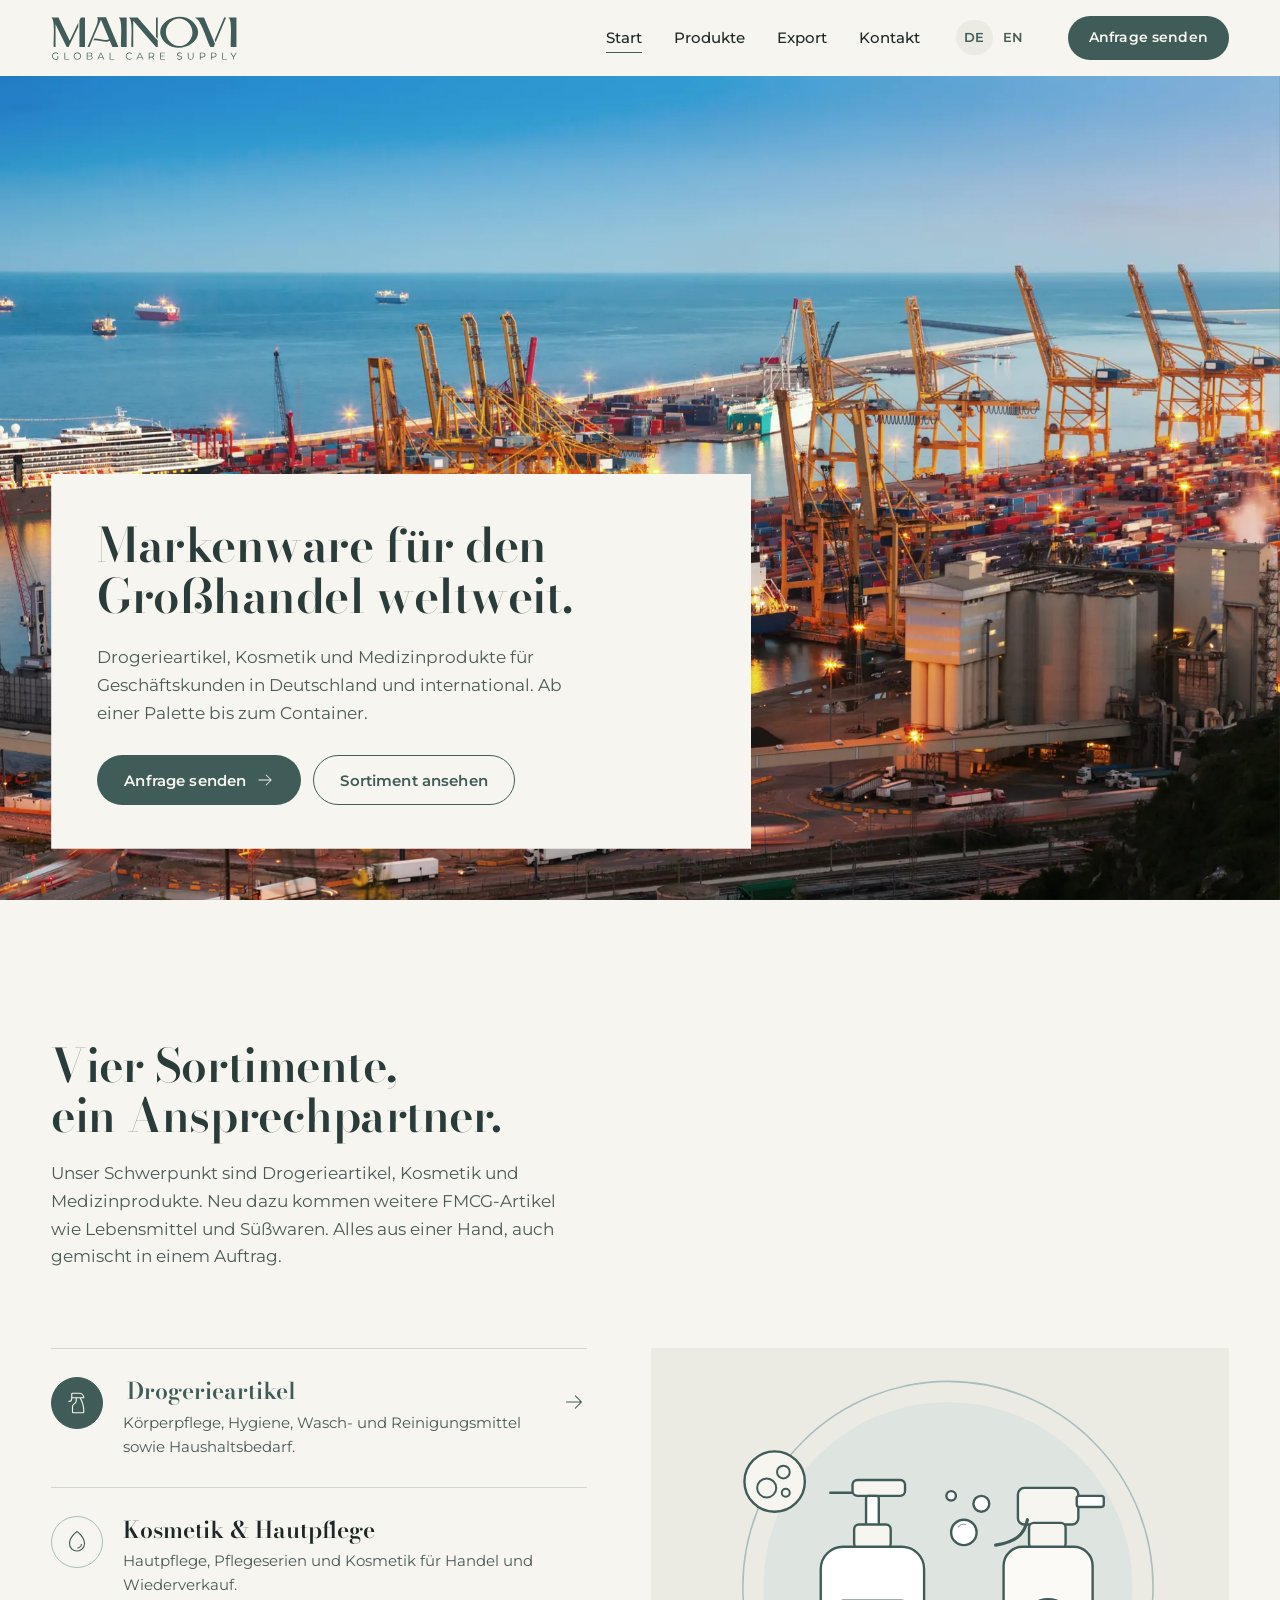
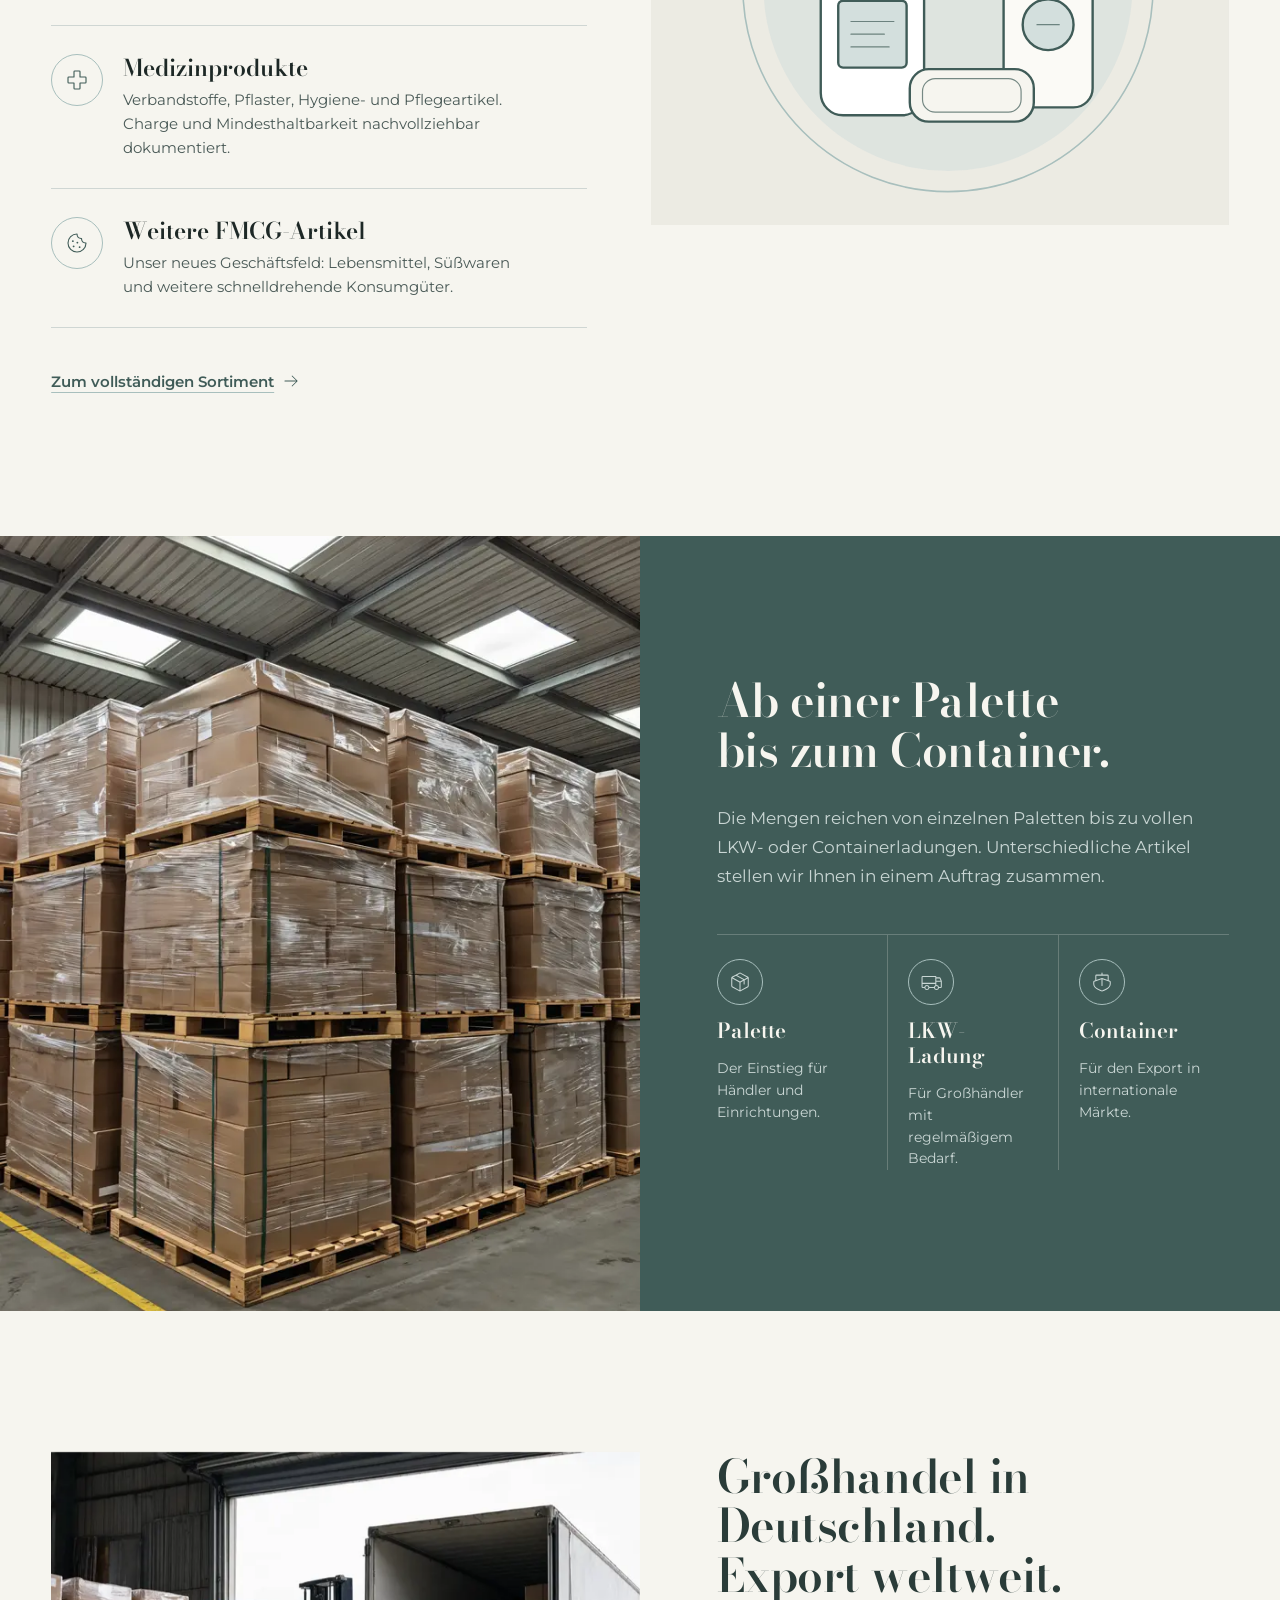
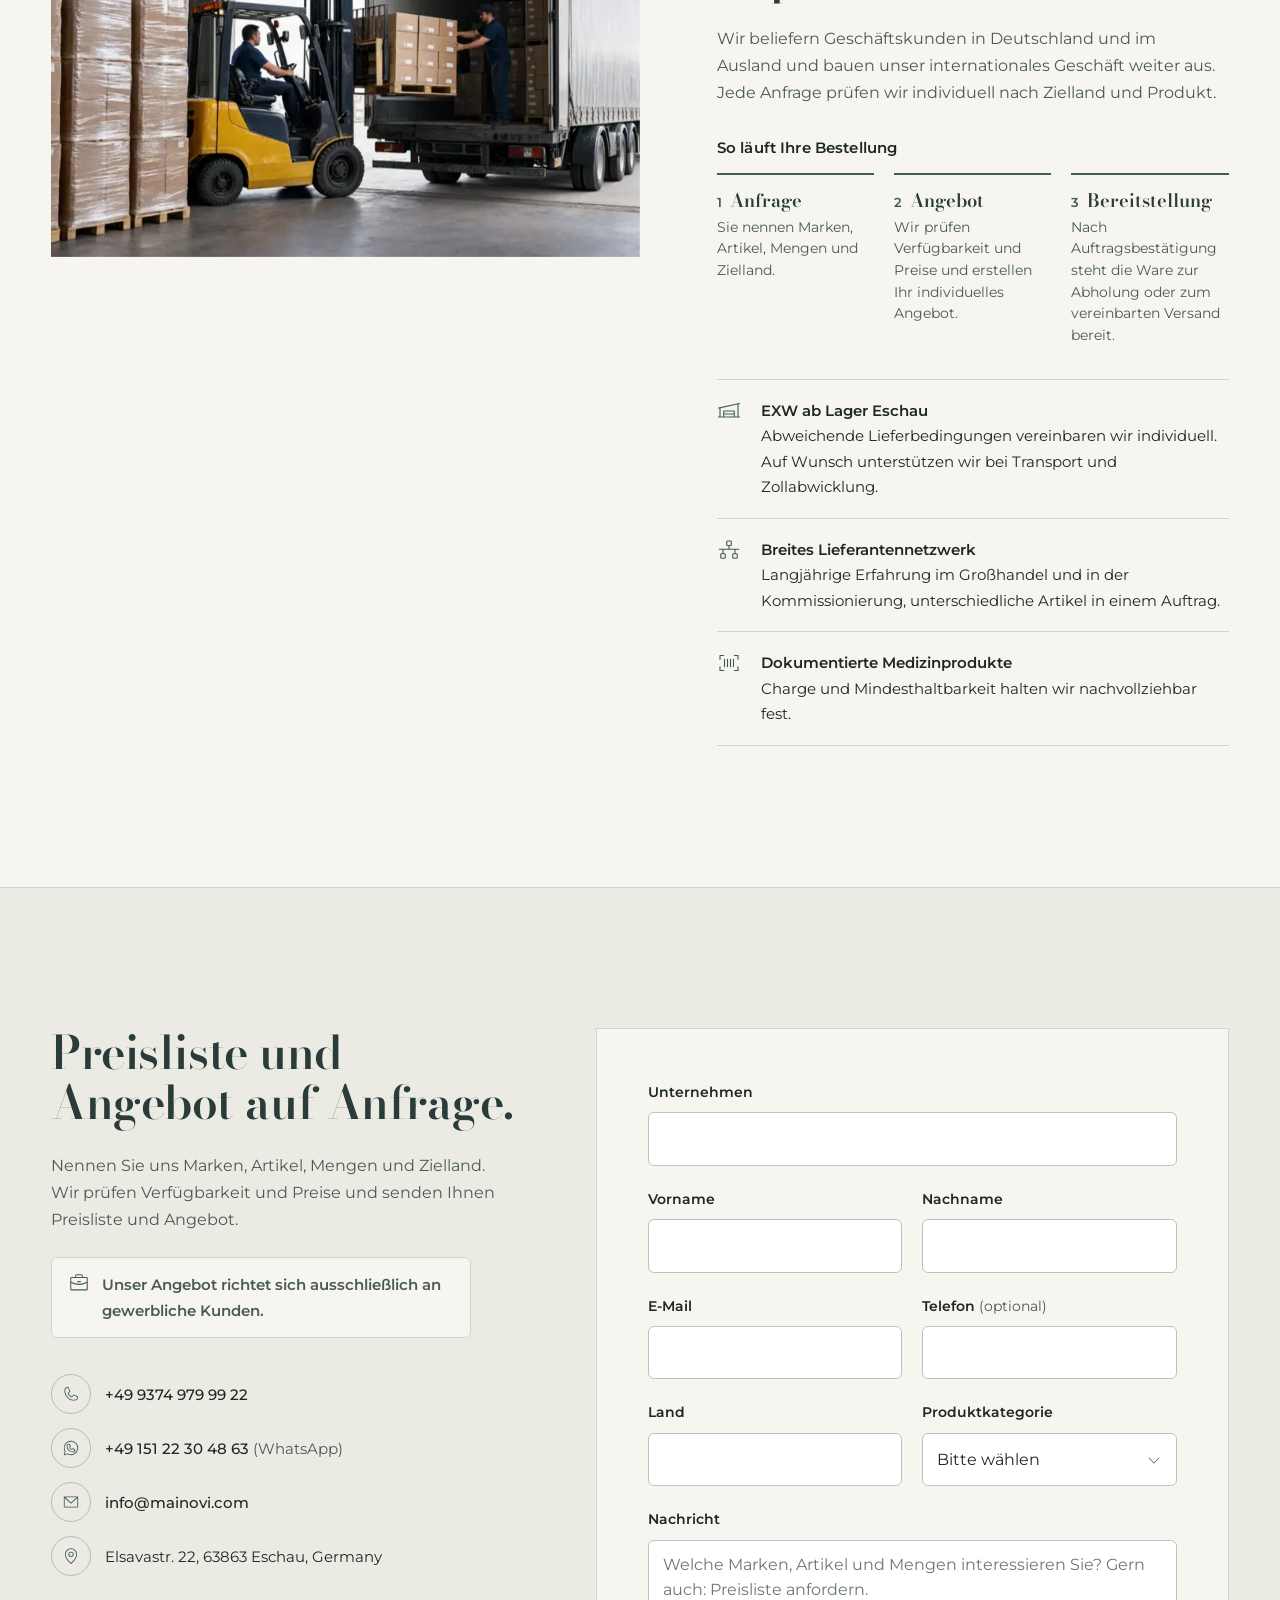
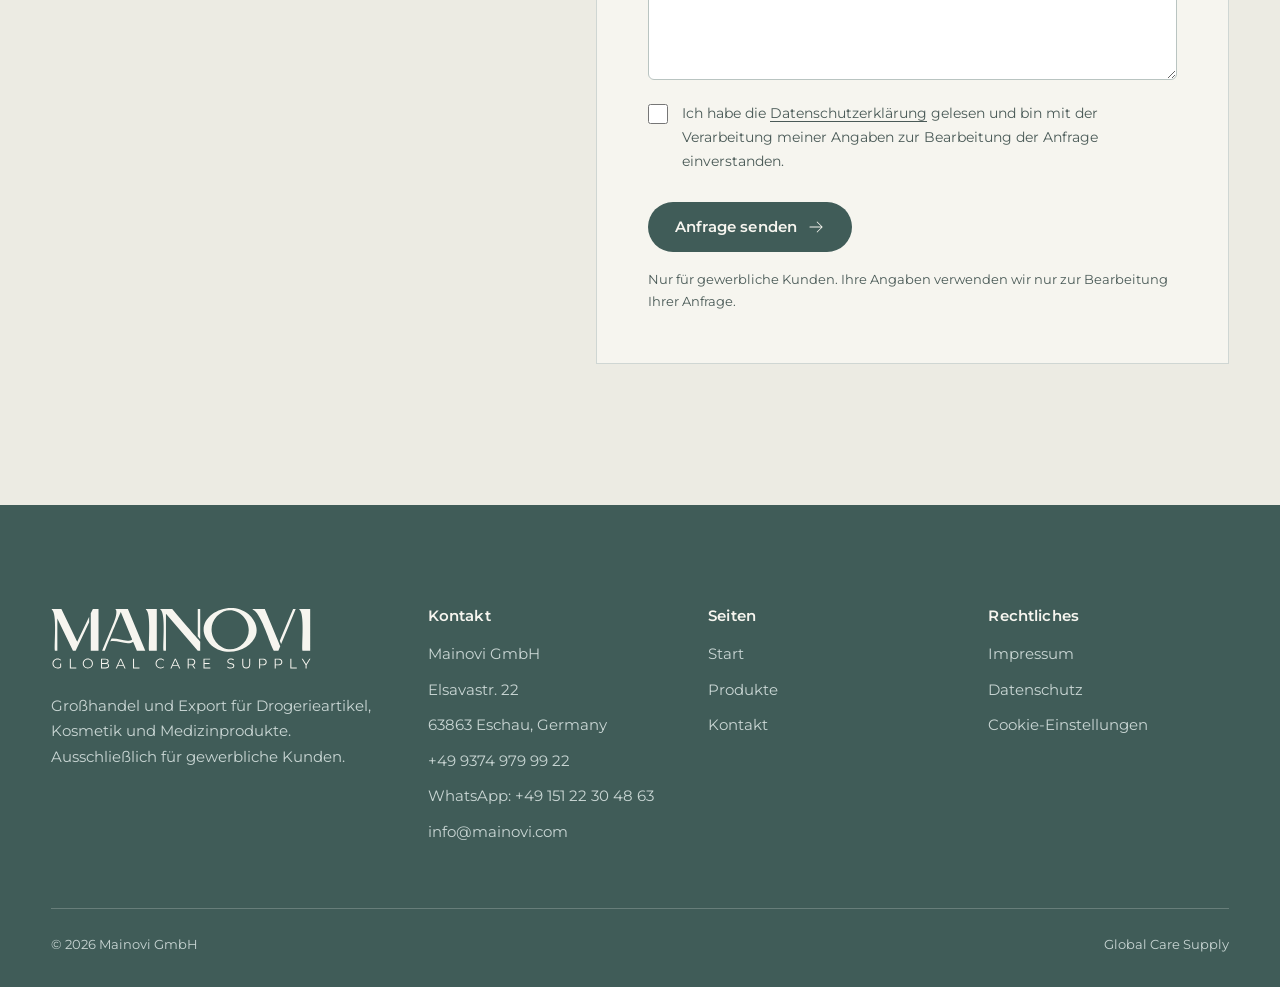
==== index.html @ cf42f140 "Alle vier Sortimente als eigene Linienillustrationen Co-Authored-By: Claude Opus 5.5 <noreply@anthro" ====
<!doctype html>
<html lang="de" class="no-js">
<head>
  <meta charset="utf-8">
  <meta name="viewport" content="width=device-width, initial-scale=1">
  <title>MAINOVI | Großhandel und Export für Drogerie, Kosmetik und Medizinprodukte</title>
  <meta name="description" content="MAINOVI ist Großhändler für Drogerieartikel, Kosmetik und Medizinprodukte sowie weitere FMCG-Artikel. Für Geschäftskunden in Deutschland und international, ab einer Palette bis zur Containerladung.">
  <meta name="robots" content="noindex, nofollow">
  <meta name="theme-color" content="#405C58">
  <link rel="icon" href="assets/logo/mainovi-mark-granite.svg" type="image/svg+xml">
  <link rel="preload" href="assets/fonts/bodoni-moda-latin-standard-normal.woff2" as="font" type="font/woff2" crossorigin>
  <link rel="preload" href="assets/fonts/montserrat-latin-wght-normal.woff2" as="font" type="font/woff2" crossorigin>
  <link rel="preload" href="assets/img/hafen.webp" as="image" type="image/webp" imagesrcset="assets/img/hafen-900.webp 900w, assets/img/hafen.webp 2000w" imagesizes="100vw">
  <link rel="stylesheet" href="assets/css/style.css?v=4">
  <script>document.documentElement.classList.replace('no-js', 'js');</script>
</head>
<body>

<svg width="0" height="0" style="position:absolute" aria-hidden="true" focusable="false">
  <symbol id="i-arrow" viewBox="0 0 256 256"><path fill="currentColor" d="M220.24,132.24l-72,72a6,6,0,0,1-8.48-8.48L201.51,134H40a6,6,0,0,1,0-12H201.51L139.76,60.24a6,6,0,0,1,8.48-8.48l72,72A6,6,0,0,1,220.24,132.24Z"/></symbol>
  <symbol id="i-menu" viewBox="0 0 256 256"><path fill="currentColor" d="M222,128a6,6,0,0,1-6,6H40a6,6,0,0,1,0-12H216A6,6,0,0,1,222,128ZM40,70H216a6,6,0,0,0,0-12H40a6,6,0,0,0,0,12ZM216,186H40a6,6,0,0,0,0,12H216a6,6,0,0,0,0-12Z"/></symbol>
  <symbol id="i-close" viewBox="0 0 256 256"><path fill="currentColor" d="M204.24,195.76a6,6,0,1,1-8.48,8.48L128,136.49,60.24,204.24a6,6,0,0,1-8.48-8.48L119.51,128,51.76,60.24a6,6,0,0,1,8.48-8.48L128,119.51l67.76-67.75a6,6,0,0,1,8.48,8.48L136.49,128Z"/></symbol>
  <symbol id="i-drop" viewBox="0 0 256 256"><path fill="currentColor" d="M172.53,49.06a252.86,252.86,0,0,0-41.09-38,6,6,0,0,0-6.88,0,252.86,252.86,0,0,0-41.090,38C56.34,80.26,42,113.09,42,144a86,86,0,0,0,172,0C214,113.09,199.66,80.26,172.53,49.06ZM128,218a74.09,74.09,0,0,1-74-74c0-59.62,59-108.93,74-120.51C143,35.07,202,84.38,202,144A74.09,74.09,0,0,1,128,218Zm53.92-65A55.58,55.58,0,0,1,137,197.92a7,7,0,0,1-1,.08,6,6,0,0,1-1-11.92c17.38-2.920,32.13-17.68,35.080-35.08a6,6,0,1,1,11.84,2Z"/></symbol>
  <symbol id="i-spray" viewBox="0 0 256 256"><path fill="currentColor" d="M200,78a6,6,0,0,0,6-6,54.06,54.06,0,0,0-54-54H80A14,14,0,0,0,66,32V80a26,26,0,0,1-26,26,6,6,0,0,0,0,12A38,38,0,0,0,78,80V78h36v26.62a25.87,25.87,0,0,1-9.76,20.3l-16,12.79A37.81,37.81,0,0,0,74,167.38V224a14,14,0,0,0,14,14H192a14,14,0,0,0,14-14V211.47A268.92,268.92,0,0,0,170.57,78ZM78,32a2,2,0,0,1,2-2h72a42.06,42.06,0,0,1,41.57,36H78ZM194,211.47V224a2,2,0,0,1-2,2H88a2,2,0,0,1-2-2V167.38a25.87,25.87,0,0,1,9.760-20.3l16-12.79A37.81,37.81,0,0,0,126,104.62V78h30.64A256.84,256.84,0,0,1,194,211.47Z"/></symbol>
  <symbol id="i-cookie" viewBox="0 0 256 256"><path fill="currentColor" d="M163.07,164.93a10,10,0,1,1-14.14,0A10,10,0,0,1,163.07,164.93Zm-78.14-8a10,10,0,1,0,14.14,0A10,10,0,0,0,84.93,156.93Zm6.14-41.86a10,10,0,1,0-14.14,0A10,10,0,0,0,91.07,115.07Zm33.86,1.86a10,10,0,1,0,14.14,0A10,10,0,0,0,124.93,116.93ZM230,128A102,102,0,1,1,128,26a6,6,0,0,1,6,6,42,42,0,0,0,42,42,6,6,0,0,1,6,6,42,42,0,0,0,42,42A6,6,0,0,1,230,128Zm-12.18,5.65A54.09,54.09,0,0,1,170.3,85.7a54.09,54.09,0,0,1-48-47.53,90,90,0,1,0,95.47,95.48Z"/></symbol>
  <symbol id="i-aid" viewBox="0 0 256 256"><path fill="currentColor" d="M216,90H166V40a14,14,0,0,0-14-14H104A14,14,0,0,0,90,40V90H40a14,14,0,0,0-14,14v48a14,14,0,0,0,14,14H90v50a14,14,0,0,0,14,14h48a14,14,0,0,0,14-14V166h50a14,14,0,0,0,14-14V104A14,14,0,0,0,216,90Zm2,62a2,2,0,0,1-2,2H160a6,6,0,0,0-6,6v56a2,2,0,0,1-2,2H104a2,2,0,0,1-2-2V160a6,6,0,0,0-6-6H40a2,2,0,0,1-2-2V104a2,2,0,0,1,2-2H96a6,6,0,0,0,6-6V40a2,2,0,0,1,2-2h48a2,2,0,0,1,2,2V96a6,6,0,0,0,6,6h56a2,2,0,0,1,2,2Z"/></symbol>
  <symbol id="i-package" viewBox="0 0 256 256"><path fill="currentColor" d="M222.72,67.91l-88-48.18a13.9,13.9,0,0,0-13.44,0l-88,48.18A14,14,0,0,0,26,80.18v95.64a14,14,0,0,0,7.28,12.27l88,48.18a13.92,13.92,0,0,0,13.44,0l88-48.18A14,14,0,0,0,230,175.82V80.18A14,14,0,0,0,222.72,67.91ZM127,30.25a2,2,0,0,1,1.92,0L212.51,76,178.57,94.57,94.05,48.31ZM122,223,39,177.57a2,2,0,0,1-1-1.75V86.66l84,46ZM43.49,76,81.56,55.15l84.51,46.26L128,122.24ZM218,175.82a2,2,0,0,1-1,1.75h0L134,223V132.64l36-19.71V152a6,6,0,0,0,12,0V106.37l36-19.71Z"/></symbol>
  <symbol id="i-truck" viewBox="0 0 256 256"><path fill="currentColor" d="M253.57,117.78l-14-35a13.93,13.93,0,0,0-13-8.8H190V64a6,6,0,0,0-6-6H32A14,14,0,0,0,18,72V184a14,14,0,0,0,14,14H50.6a30,30,0,0,0,58.8,0h53.2a30,30,0,0,0,58.8,0H240a14,14,0,0,0,14-14V120A6,6,0,0,0,253.57,117.78ZM190,86h36.58a2,2,0,0,1,1.86,1.26L239.14,114H190ZM30,72a2,2,0,0,1,2-2H178v68H30ZM80,210a18,18,0,1,1,18-18A18,18,0,0,1,80,210Zm82.6-24H109.4a30,30,0,0,0-58.8,0H32a2,2,0,0,1-2-2V150H178v15.48A30.1,30.1,0,0,0,162.6,186ZM192,210a18,18,0,1,1,18-18A18,18,0,0,1,192,210Zm50-26a2,2,0,0,1-2,2H221.4A30.05,30.05,0,0,0,192,162c-.67,0-1.340,0-2,.07V126h52Z"/></symbol>
  <symbol id="i-boat" viewBox="0 0 256 256"><path fill="currentColor" d="M220.43,112.48,206,107.68V56a14,14,0,0,0-14-14H134V24a6,6,0,0,0-12,0V42H64A14,14,0,0,0,50,56v51.68l-14.43,4.8A14,14,0,0,0,26,125.77V152c0,60,96.44,84.79,100.54,85.82a6,6,0,0,0,2.92,0,235.44,235.44,0,0,0,49.4-19.54C212.32,200.15,230,177.24,230,152V125.77A14,14,0,0,0,220.43,112.48ZM62,56a2,2,0,0,1,2-2H192a2,2,0,0,1,2,2v47.68L129.9,82.31a6,6,0,0,0-3.8,0L62,103.68Zm156,96c0,47.1-78.28,70.54-90,73.79C116.27,222.54,38,199.1,38,152V125.77a2,2,0,0,1,1.37-1.9L122,96.32V168a6,6,0,0,0,12,0V96.32l82.63,27.55a2,2,0,0,1,1.37,1.9Z"/></symbol>
  <symbol id="i-globe" viewBox="0 0 256 256"><path fill="currentColor" d="M128,26A102,102,0,1,0,230,128,102.12,102.12,0,0,0,128,26Zm90,102a89.55,89.55,0,0,1-7.46,35.86l-46.69-28.71a13.94,13.94,0,0,0-5.46-2l-22.82-3.07A14.06,14.06,0,0,0,121.06,138h-9.92a2,2,0,0,1-1.8-1.13l-3.8-7.86a13.94,13.94,0,0,0-9.66-7.59l-10.71-2.3L94.4,103a2,2,0,0,1,1.74-1h16.71a13.9,13.9,0,0,0,6.76-1.75l12.25-6.75a14.73,14.73,0,0,0,2.62-1.88l26.91-24.33a13.930,13.930,0,0,0,2.83-17.21L161,44.25A90.16,90.16,0,0,1,218,128ZM144.6,39.54l9.15,16.39a2,2,0,0,1-.41,2.46L126.43,82.72a1.84,1.84,0,0,1-.37.27l-12.25,6.76a2,2,0,0,1-1,.25H96.14A14,14,0,0,0,84,97L73.18,115.91a2,2,0,0,1-.19-.35L61.5,84.89a2,2,0,0,1,0-1.48L72.68,57.06A89.9,89.9,0,0,1,144.6,39.54ZM38,128A89.52,89.52,0,0,1,49.38,84.23a13.85,13.85,0,0,0,.89,4.87l11.49,30.67a13.94,13.94,0,0,0,10.16,8.78l21.44,4.6a2,2,0,0,1,1.38,1.09l3.8,7.86a14.07,14.07,0,0,0,12.6,7.9h4.56l-8.49,19a14,14,0,0,0,2.51,15.2l.1.11,19.68,20.26a2,2,0,0,1,.46,1.7L127.7,218A90.1,90.1,0,0,1,38,128Zm102.08,89.19,1.67-8.6a14.07,14.07,0,0,0-3.47-12.16l-.1-.11L118.5,176.06a2,2,0,0,1-.33-2.14l13.7-30.73A2,2,0,0,1,134,142l22.82,3.08a2,2,0,0,1,.78.27L205,174.55A90.18,90.18,0,0,1,140.08,217.19Z"/></symbol>
  <symbol id="i-handshake" viewBox="0 0 256 256"><path fill="currentColor" d="M252.51,108.8,227,57.75a14,14,0,0,0-18.78-6.27L182.66,64.26,129.53,50.2a6.1,6.1,0,0,0-3.06,0L73.34,64.26,47.79,51.48A14,14,0,0,0,29,57.75L3.49,108.8a14,14,0,0,0,6.26,18.78L36.9,141.16l55.61,39.72a6,6,0,0,0,2,.94l64,16A6.080,6.080,0,0,0,160,198a6,6,0,0,0,4.24-1.76l55.31-55.31,26.7-13.35a14,14,0,0,0,6.26-18.78Zm-53,35.16-35.8-28.68a6,6,0,0,0-8,.45c-18.65,18.79-39.5,16.42-52.79,7.92a2,2,0,0,1-.94-1.5,1.9,1.9,0,0,1,.51-1.55L146.43,78h33.86l28.41,56.82ZM14.11,115.69a2,2,0,0,1,.11-1.52L39.74,63.11a2,2,0,0,1,1.8-1.1,2,2,0,0,1,.89.21l22.21,11.1L37.32,128l-22.21-11.1A2,2,0,0,1,14.11,115.69Zm144.050,69.67-59.6-14.9L47.66,134.1,76.84,75.75,128,62.21l14.8,3.92a5.92,5.92,0,0,0-3,1.57L94.1,112.05a14,14,0,0,0,2.39,21.72c20.22,12.92,44.75,10.49,63.8-5.89L191,152.5Zm83.73-69.67a2,2,0,0,1-1,1.16L218.68,128,191.36,73.32l22.21-11.1a2,2,0,0,1,1.53-.11,2,2,0,0,1,1.16,1l25.52,51.06A2,2,0,0,1,241.89,115.69Zm-112,101.76a6,6,0,0,1-7.27,4.37L80.89,211.39a5.88,5.88,0,0,1-2-.94L52.52,191.64a6,6,0,1,1,7-9.77L84.91,200l40.61,10.15A6,6,0,0,1,129.88,217.45Z"/></symbol>
  <symbol id="i-stack" viewBox="0 0 256 256"><path fill="currentColor" d="M229.18,173a6,6,0,0,1-2.16,8.2l-96,56a6,6,0,0,1-6,0l-96-56a6,6,0,0,1,6-10.36l93,54.23,93-54.23A6,6,0,0,1,229.18,173ZM221,122.82l-93,54.23L35,122.82a6,6,0,0,0-6,10.36l96,56a6,6,0,0,0,6,0l96-56a6,6,0,0,0-6-10.36ZM26,80a6,6,0,0,1,3-5.18l96-56a6,6,0,0,1,6,0l96,56a6,6,0,0,1,0,10.36l-96,56a6,6,0,0,1-6,0l-96-56A6,6,0,0,1,26,80Zm17.91,0L128,129.05,212.09,80,128,31Z"/></symbol>
  <symbol id="i-mail" viewBox="0 0 256 256"><path fill="currentColor" d="M224,50H32a6,6,0,0,0-6,6V192a14,14,0,0,0,14,14H216a14,14,0,0,0,14-14V56A6,6,0,0,0,224,50ZM208.58,62,128,135.86,47.42,62ZM216,194H40a2,2,0,0,1-2-2V69.64l86,78.78a6,6,0,0,0,8.1,0L218,69.64V192A2,2,0,0,1,216,194Z"/></symbol>
  <symbol id="i-phone" viewBox="0 0 256 256"><path fill="currentColor" d="M221.59,160.3l-47.24-21.17a14,14,0,0,0-13.28,1.22,4.81,4.81,0,0,0-.56.42l-24.69,21a1.88,1.88,0,0,1-1.68.06c-15.87-7.66-32.31-24-40-39.65a1.91,1.91,0,0,1,0-1.68l21.07-25a6.13,6.13,0,0,0,.42-.58,14,14,0,0,0,1.12-13.27L95.73,34.49a14,14,0,0,0-14.56-8.38A54.24,54.24,0,0,0,34,80c0,78.3,63.7,142,142,142a54.25,54.25,0,0,0,53.89-47.17A14,14,0,0,0,221.59,160.3ZM176,210C104.32,210,46,151.68,46,80A42.23,42.23,0,0,1,82.67,38h.23a2,2,0,0,1,1.84,1.31l21.1,47.11a2,2,0,0,1,0,1.67L84.73,113.15a4.73,4.73,0,0,0-.43.57,14,14,0,0,0-.91,13.73c8.87,18.16,27.17,36.32,45.53,45.19a14,14,0,0,0,13.77-1c.19-.13.38-.27.56-.42l24.68-21a1.92,1.92,0,0,1,1.6-.1l47.25,21.17a2,2,0,0,1,1.21,2A42.24,42.24,0,0,1,176,210Z"/></symbol>
  <symbol id="i-pin" viewBox="0 0 256 256"><path fill="currentColor" d="M128,66a38,38,0,1,0,38,38A38,38,0,0,0,128,66Zm0,64a26,26,0,1,1,26-26A26,26,0,0,1,128,130Zm0-112a86.1,86.1,0,0,0-86,86c0,30.91,14.34,63.74,41.47,94.94a252.32,252.32,0,0,0,41.09,38,6,6,0,0,0,6.88,0,252.32,252.32,0,0,0,41.09-38c27.13-31.2,41.47-64,41.47-94.94A86.1,86.1,0,0,0,128,18Zm0,206.51C113,212.93,54,163.62,54,104a74,74,0,0,1,148,0C202,163.62,143,212.93,128,224.51Z"/></symbol>
  <symbol id="i-whatsapp" viewBox="0 0 256 256"><path fill="currentColor" d="M186.68,146.63l-32-16a6,6,0,0,0-6,.38L133,141.46A42.49,42.49,0,0,1,114.54,123L125,107.33a6,6,0,0,0,.38-6l-16-32A6,6,0,0,0,104,66a38,38,0,0,0-38,38,86.1,86.1,0,0,0,86,86,38,38,0,0,0,38-38A6,6,0,0,0,186.68,146.63ZM152,178a74.09,74.09,0,0,1-74-74,26,26,0,0,1,22.42-25.75l12.66,25.32-10.39,15.58a6,6,0,0,0-.54,5.63,54.43,54.43,0,0,0,29.07,29.07,6,6,0,0,0,5.63-.54l15.58-10.39,25.32,12.66A26,26,0,0,1,152,178ZM128,26A102,102,0,0,0,38.35,176.69L26.73,211.56a14,14,0,0,0,17.71,17.71l34.87-11.62A102,102,0,1,0,128,26Zm0,192a90,90,0,0,1-45.06-12.08,6.09,6.09,0,0,0-3-.81,6.2,6.2,0,0,0-1.9.31L40.65,217.880a2,2,0,0,1-2.53-2.53L50.58,178a6,6,0,0,0-.5-4.91A90,90,0,1,1,128,218Z"/></symbol>
  <symbol id="i-briefcase" viewBox="0 0 256 256"><path fill="currentColor" d="M106,112a6,6,0,0,1,6-6h32a6,6,0,0,1,0,12H112A6,6,0,0,1,106,112ZM230,72V200a14,14,0,0,1-14,14H40a14,14,0,0,1-14-14V72A14,14,0,0,1,40,58H82V48a22,22,0,0,1,22-22h48a22,22,0,0,1,22,22V58h42A14,14,0,0,1,230,72ZM94,58h68V48a10,10,0,0,0-10-10H104A10,10,0,0,0,94,48ZM38,72v42.79A186,186,0,0,0,128,138a185.910,185.910,0,0,0,90-23.22V72a2,2,0,0,0-2-2H40A2,2,0,0,0,38,72ZM218,200V128.37A198.12,198.12,0,0,1,128,150a198.05,198.05,0,0,1-90-21.62V200a2,2,0,0,0,2,2H216A2,2,0,0,0,218,200Z"/></symbol>
  <symbol id="i-warehouse" viewBox="0 0 256 256"><path fill="currentColor" d="M240,186H230V56.28l11.26-2.41a6,6,0,1,0-2.52-11.74l-224,48a6,6,0,0,0,2.52,11.74L26,100v86H16a6,6,0,0,0,0,12H240a6,6,0,0,0,0-12ZM38,97.42,218,58.85V186H190V128a6,6,0,0,0-6-6H72a6,6,0,0,0-6,6v58H38ZM178,154H78V134H178ZM78,166H178v20H78Z"/></symbol>
  <symbol id="i-network" viewBox="0 0 256 256"><path fill="currentColor" d="M232,114H134V86h10a14,14,0,0,0,14-14V40a14,14,0,0,0-14-14H112A14,14,0,0,0,98,40V72a14,14,0,0,0,14,14h10v28H24a6,6,0,0,0,0,12H58v36H48a14,14,0,0,0-14,14v32a14,14,0,0,0,14,14H80a14,14,0,0,0,14-14V176a14,14,0,0,0-14-14H70V126H186v36H176a14,14,0,0,0-14,14v32a14,14,0,0,0,14,14h32a14,14,0,0,0,14-14V176a14,14,0,0,0-14-14H198V126h34a6,6,0,0,0,0-12ZM110,72V40a2,2,0,0,1,2-2h32a2,2,0,0,1,2,2V72a2,2,0,0,1-2,2H112A2,2,0,0,1,110,72ZM82,176v32a2,2,0,0,1-2,2H48a2,2,0,0,1-2-2V176a2,2,0,0,1,2-2H80A2,2,0,0,1,82,176Zm128,0v32a2,2,0,0,1-2,2H176a2,2,0,0,1-2-2V176a2,2,0,0,1,2-2h32A2,2,0,0,1,210,176Z"/></symbol>
  <symbol id="i-barcode" viewBox="0 0 256 256"><path fill="currentColor" d="M230,48V88a6,6,0,0,1-12,0V54H184a6,6,0,0,1,0-12h40A6,6,0,0,1,230,48ZM72,202H38V168a6,6,0,0,0-12,0v40a6,6,0,0,0,6,6H72a6,6,0,0,0,0-12Zm152-40a6,6,0,0,0-6,6v34H184a6,6,0,0,0,0,12h40a6,6,0,0,0,6-6V168A6,6,0,0,0,224,162ZM32,94a6,6,0,0,0,6-6V54H72a6,6,0,0,0,0-12H32a6,6,0,0,0-6,6V88A6,6,0,0,0,32,94ZM80,82a6,6,0,0,0-6,6v80a6,6,0,0,0,12,0V88A6,6,0,0,0,80,82Zm102,86V88a6,6,0,0,0-12,0v80a6,6,0,0,0,12,0ZM144,82a6,6,0,0,0-6,6v80a6,6,0,0,0,12,0V88A6,6,0,0,0,144,82Zm-32,0a6,6,0,0,0-6,6v80a6,6,0,0,0,12,0V88A6,6,0,0,0,112,82Z"/></symbol>
  <symbol id="i-check" viewBox="0 0 256 256"><path fill="currentColor" d="M228.24,76.24l-128,128a6,6,0,0,1-8.48,0l-56-56a6,6,0,0,1,8.48-8.48L96,191.51,219.760,67.76a6,6,0,0,1,8.48,8.48Z"/></symbol>
</svg>

<a class="skip-link" href="#inhalt">Zum Inhalt springen</a>

<header class="site-header" id="top">
  <div class="wrap header-inner">
    <a class="brand" href="index.html" aria-label="MAINOVI Startseite">
      <img class="brand-logo" src="assets/logo/mainovi-claim-granite.svg" alt="MAINOVI Global Care Supply" width="186" height="44">
    </a>

    <button class="menu-toggle" type="button" aria-expanded="false" aria-controls="hauptnavigation" aria-label="Menü öffnen">
      <svg class="icon-open" aria-hidden="true"><use href="#i-menu"/></svg>
      <svg class="icon-close" aria-hidden="true"><use href="#i-close"/></svg>
    </button>

    <nav class="nav" id="hauptnavigation" aria-label="Hauptnavigation">
      <ul class="nav-list">
        <li><a href="index.html" aria-current="page">Start</a></li>
        <li><a href="#sortiment">Produkte</a></li>
        <li><a href="#export">Export</a></li>
        <li><a href="#anfrage">Kontakt</a></li>
      </ul>
      <div class="lang" aria-label="Sprache">
        <span aria-current="true" lang="de">DE</span>
        <a href="#" lang="en" title="Englische Version folgt" aria-disabled="true">EN</a>
      </div>
      <a class="btn btn--primary header-cta" href="#anfrage">Anfrage senden</a>
    </nav>
  </div>
</header>

<main id="inhalt">

  <section class="hero" aria-labelledby="hero-title">
    <div class="hero-media">
      <img src="assets/img/hafen.webp"
           srcset="assets/img/hafen-900.webp 900w, assets/img/hafen.webp 2000w"
           sizes="100vw" width="2000" height="1334"
           alt="Containerhafen in der Abenddämmerung mit Kränen, Containerschiff und gestapelten Containern"
           fetchpriority="high">
    </div>
    <div class="wrap hero-inner">
      <div class="hero-panel">
        <h1 id="hero-title">Markenware für den Großhandel weltweit.</h1>
        <p class="lead">Drogerieartikel, Kosmetik und Medizinprodukte für Geschäftskunden in Deutschland und international. Ab einer Palette bis zum Container.</p>
        <div class="hero-actions">
          <a class="btn btn--primary" href="#anfrage">Anfrage senden <svg aria-hidden="true"><use href="#i-arrow"/></svg></a>
          <a class="btn btn--line" href="#sortiment">Sortiment ansehen</a>
        </div>
      </div>
    </div>
  </section>

  <section class="range" id="sortiment" aria-labelledby="range-title">
    <div class="wrap">
      <div class="range-head reveal">
        <h2 id="range-title">Vier Sortimente, ein Ansprechpartner.</h2>
        <p class="lead">Unser Schwerpunkt sind Drogerieartikel, Kosmetik und Medizinprodukte. Neu dazu kommen weitere FMCG-Artikel wie Lebensmittel und Süßwaren. Alles aus einer Hand, auch gemischt in einem Auftrag.</p>
      </div>

      <div class="range-body">
        <ul class="range-list" data-range>
          <li class="range-item is-active" data-key="drogerie">
            <button class="range-trigger" type="button" aria-pressed="true" aria-controls="range-stage">
              <span class="range-icon" aria-hidden="true"><svg><use href="#i-spray"/></svg></span>
              <span class="range-text">
                <span class="range-name">Drogerieartikel</span>
                <span class="range-desc">Körperpflege, Hygiene, Wasch- und Reinigungsmittel sowie Haushaltsbedarf.</span>
              </span>
              <svg class="range-arrow" aria-hidden="true"><use href="#i-arrow"/></svg>
            </button>
            <div class="range-thumb"><img src="assets/img/illu-drogerie.svg" width="800" height="600" alt="" loading="lazy"></div>
          </li>
          <li class="range-item" data-key="kosmetik">
            <button class="range-trigger" type="button" aria-pressed="false" aria-controls="range-stage">
              <span class="range-icon" aria-hidden="true"><svg><use href="#i-drop"/></svg></span>
              <span class="range-text">
                <span class="range-name">Kosmetik &amp; Hautpflege</span>
                <span class="range-desc">Hautpflege, Pflegeserien und Kosmetik für Handel und Wiederverkauf.</span>
              </span>
              <svg class="range-arrow" aria-hidden="true"><use href="#i-arrow"/></svg>
            </button>
            <div class="range-thumb"><img src="assets/img/illu-kosmetik.svg" width="800" height="600" alt="" loading="lazy"></div>
          </li>
          <li class="range-item" data-key="medizin">
            <button class="range-trigger" type="button" aria-pressed="false" aria-controls="range-stage">
              <span class="range-icon" aria-hidden="true"><svg><use href="#i-aid"/></svg></span>
              <span class="range-text">
                <span class="range-name">Medizinprodukte</span>
                <span class="range-desc">Verbandstoffe, Pflaster, Hygiene- und Pflegeartikel. Charge und Mindesthaltbarkeit nachvollziehbar dokumentiert.</span>
              </span>
              <svg class="range-arrow" aria-hidden="true"><use href="#i-arrow"/></svg>
            </button>
            <div class="range-thumb"><img src="assets/img/illu-medizinprodukte.svg" width="800" height="600" alt="" loading="lazy"></div>
          </li>
          <li class="range-item" data-key="fmcg">
            <button class="range-trigger" type="button" aria-pressed="false" aria-controls="range-stage">
              <span class="range-icon" aria-hidden="true"><svg><use href="#i-cookie"/></svg></span>
              <span class="range-text">
                <span class="range-name">Weitere FMCG-Artikel</span>
                <span class="range-desc">Unser neues Geschäftsfeld: Lebensmittel, Süßwaren und weitere schnelldrehende Konsumgüter.</span>
              </span>
              <svg class="range-arrow" aria-hidden="true"><use href="#i-arrow"/></svg>
            </button>
            <div class="range-thumb"><img src="assets/img/illu-fmcg.svg" width="800" height="600" alt="" loading="lazy"></div>
          </li>
        </ul>

        <div class="range-stage" id="range-stage" aria-live="polite">
          <figure class="is-active" data-key="drogerie">
            <img src="assets/img/illu-drogerie.svg" width="800" height="600" alt="Illustration: Pumpflasche, Sprühflasche, Seife und Seifenblasen" loading="lazy">
          </figure>
          <figure data-key="kosmetik">
            <img src="assets/img/illu-kosmetik.svg" width="800" height="600" alt="Illustration: Cremetiegel, Tube und Pipettenflasche" loading="lazy">
          </figure>
          <figure data-key="medizin">
            <img src="assets/img/illu-medizinprodukte.svg" width="800" height="600" alt="Illustration: Verbandrolle, Pflaster und Kompresse" loading="lazy">
          </figure>
          <figure data-key="fmcg">
            <img src="assets/img/illu-fmcg.svg" width="800" height="600" alt="Illustration: Karton, Vorratsglas, Süßwarenbeutel und Bonbon" loading="lazy">
          </figure>
        </div>
      </div>

      <p class="range-foot reveal"><a class="text-link" href="#sortiment">Zum vollständigen Sortiment <svg aria-hidden="true"><use href="#i-arrow"/></svg></a></p>
    </div>
  </section>

  <section class="volume on-granite" aria-labelledby="volume-title">
    <div class="volume-media">
      <img src="assets/img/paletten.webp"
           srcset="assets/img/paletten-700.webp 700w, assets/img/paletten.webp 1118w"
           sizes="(max-width: 900px) 100vw, 50vw" width="1118" height="1600"
           alt="Gestapelte, foliierte Paletten mit Kartons in einer Lagerhalle" loading="lazy">
    </div>
    <div class="volume-content">
      <h2 id="volume-title" class="reveal">Ab einer Palette bis zum Container.</h2>
      <p class="reveal">Die Mengen reichen von einzelnen Paletten bis zu vollen LKW- oder Containerladungen. Unterschiedliche Artikel stellen wir Ihnen in einem Auftrag zusammen.</p>
      <ul class="steps reveal">
        <li>
          <span class="step-icon" aria-hidden="true"><svg><use href="#i-package"/></svg></span>
          <strong>Palette</strong>
          <span>Der Einstieg für Händler und Einrichtungen.</span>
        </li>
        <li>
          <span class="step-icon" aria-hidden="true"><svg><use href="#i-truck"/></svg></span>
          <strong>LKW-Ladung</strong>
          <span>Für Großhändler mit regelmäßigem Bedarf.</span>
        </li>
        <li>
          <span class="step-icon" aria-hidden="true"><svg><use href="#i-boat"/></svg></span>
          <strong>Container</strong>
          <span>Für den Export in internationale Märkte.</span>
        </li>
      </ul>
    </div>
  </section>

  <section class="export" id="export" aria-labelledby="export-title">
    <div class="wrap export-grid">
      <div class="export-media reveal">
        <img src="assets/img/verladung.webp"
             srcset="assets/img/verladung-900.webp 900w, assets/img/verladung.webp 2000w"
             sizes="(max-width: 900px) 100vw, 55vw" width="2000" height="1142"
             alt="Gabelstapler verlädt eine Palette mit Kartons in einen LKW-Auflieger" loading="lazy">
      </div>
      <div class="export-text">
        <h2 class="reveal">Großhandel in Deutschland. Export weltweit.</h2>
        <p class="reveal">Wir beliefern Geschäftskunden in Deutschland und im Ausland und bauen unser internationales Geschäft weiter aus. Jede Anfrage prüfen wir individuell nach Zielland und Produkt.</p>
        <h3 class="process-title reveal">So läuft Ihre Bestellung</h3>
        <ol class="process reveal">
          <li><b>Anfrage</b><span>Sie nennen Marken, Artikel, Mengen und Zielland.</span></li>
          <li><b>Angebot</b><span>Wir prüfen Verfügbarkeit und Preise und erstellen Ihr individuelles Angebot.</span></li>
          <li><b>Bereitstellung</b><span>Nach Auftragsbestätigung steht die Ware zur Abholung oder zum vereinbarten Versand bereit.</span></li>
        </ol>
        <ul class="facts reveal">
          <li>
            <svg aria-hidden="true"><use href="#i-warehouse"/></svg>
            <span><b>EXW ab Lager Eschau</b>Abweichende Lieferbedingungen vereinbaren wir individuell. Auf Wunsch unterstützen wir bei Transport und Zollabwicklung.</span>
          </li>
          <li>
            <svg aria-hidden="true"><use href="#i-network"/></svg>
            <span><b>Breites Lieferantennetzwerk</b>Langjährige Erfahrung im Großhandel und in der Kommissionierung, unterschiedliche Artikel in einem Auftrag.</span>
          </li>
          <li>
            <svg aria-hidden="true"><use href="#i-barcode"/></svg>
            <span><b>Dokumentierte Medizinprodukte</b>Charge und Mindesthaltbarkeit halten wir nachvollziehbar fest.</span>
          </li>
        </ul>
      </div>
    </div>
  </section>

  <section class="inquiry" id="anfrage" aria-labelledby="inquiry-title">
    <div class="wrap inquiry-grid">
      <div class="inquiry-intro">
        <h2 id="inquiry-title">Preisliste und Angebot auf Anfrage.</h2>
        <p>Nennen Sie uns Marken, Artikel, Mengen und Zielland. Wir prüfen Verfügbarkeit und Preise und senden Ihnen Preisliste und Angebot.</p>
        <p class="b2b-note"><svg aria-hidden="true"><use href="#i-briefcase"/></svg><span>Unser Angebot richtet sich ausschließlich an gewerbliche Kunden.</span></p>
        <ul class="contact-lines">
          <li><span class="ci" aria-hidden="true"><svg><use href="#i-phone"/></svg></span><a href="tel:+4993749799922">+49 9374 979 99 22</a></li>
          <li><span class="ci" aria-hidden="true"><svg><use href="#i-whatsapp"/></svg></span><a href="https://wa.me/4915122304863">+49 151 22 30 48 63 <span class="opt">(WhatsApp)</span></a></li>
          <li><span class="ci" aria-hidden="true"><svg><use href="#i-mail"/></svg></span><a href="mailto:info@mainovi.com">info@mainovi.com</a></li>
          <li><span class="ci" aria-hidden="true"><svg><use href="#i-pin"/></svg></span><span>Elsavastr. 22, 63863 Eschau, Germany</span></li>
        </ul>
      </div>

      <form class="form" id="anfrage-form" novalidate aria-describedby="form-note">
        <div class="field field--full">
          <label for="f-firma">Unternehmen</label>
          <input id="f-firma" name="unternehmen" type="text" autocomplete="organization" required>
          <p class="field-error" id="e-firma"></p>
        </div>
        <div class="field">
          <label for="f-vorname">Vorname</label>
          <input id="f-vorname" name="vorname" type="text" autocomplete="given-name" required>
          <p class="field-error" id="e-vorname"></p>
        </div>
        <div class="field">
          <label for="f-nachname">Nachname</label>
          <input id="f-nachname" name="nachname" type="text" autocomplete="family-name" required>
          <p class="field-error" id="e-nachname"></p>
        </div>
        <div class="field">
          <label for="f-mail">E-Mail</label>
          <input id="f-mail" name="email" type="email" autocomplete="email" required>
          <p class="field-error" id="e-mail"></p>
        </div>
        <div class="field">
          <label for="f-tel">Telefon <span class="opt">(optional)</span></label>
          <input id="f-tel" name="telefon" type="tel" autocomplete="tel">
          <p class="field-error" id="e-tel"></p>
        </div>
        <div class="field">
          <label for="f-land">Land</label>
          <input id="f-land" name="land" type="text" autocomplete="country-name" required>
          <p class="field-error" id="e-land"></p>
        </div>
        <div class="field">
          <label for="f-kat">Produktkategorie</label>
          <select id="f-kat" name="kategorie" required>
            <option value="">Bitte wählen</option>
            <option>Drogerieartikel</option>
            <option>Kosmetik &amp; Hautpflege</option>
            <option>Medizinprodukte</option>
            <option>Weitere FMCG-Artikel (z. B. Lebensmittel, Süßwaren)</option>
            <option>Mehrere Kategorien / allgemeine Anfrage</option>
          </select>
          <p class="field-error" id="e-kat"></p>
        </div>
        <div class="field field--full">
          <label for="f-msg">Nachricht</label>
          <textarea id="f-msg" name="nachricht" placeholder="Welche Marken, Artikel und Mengen interessieren Sie? Gern auch: Preisliste anfordern." required></textarea>
          <p class="field-error" id="e-msg"></p>
        </div>
        <label class="consent" for="f-consent">
          <input id="f-consent" name="datenschutz" type="checkbox" required aria-describedby="e-consent">
          <span>Ich habe die <a href="#">Datenschutzerklärung</a> gelesen und bin mit der Verarbeitung meiner Angaben zur Bearbeitung der Anfrage einverstanden.</span>
        </label>
        <p class="field-error consent-error" id="e-consent"></p>
        <div class="form-actions">
          <button class="btn btn--primary" type="submit">Anfrage senden <svg aria-hidden="true"><use href="#i-arrow"/></svg></button>
          <p class="form-note" id="form-note">Nur für gewerbliche Kunden. Ihre Angaben verwenden wir nur zur Bearbeitung Ihrer Anfrage.</p>
        </div>
        <div class="form-success" role="status" tabindex="-1">
          <span class="ok" aria-hidden="true"><svg><use href="#i-check"/></svg></span>
          <h3>Vielen Dank für Ihre Anfrage.</h3>
          <p>Wir haben Ihre Nachricht erhalten und melden uns mit Preisliste und Angebot bei Ihnen.</p>
        </div>
      </form>
    </div>
  </section>

</main>

<footer class="site-footer">
  <div class="wrap">
    <div class="footer-grid">
      <div class="footer-brand">
        <img src="assets/logo/mainovi-claim-porcelain.svg" alt="MAINOVI Global Care Supply" width="260" height="62" loading="lazy">
        <p>Großhandel und Export für Drogerieartikel, Kosmetik und Medizinprodukte. Ausschließlich für gewerbliche Kunden.</p>
      </div>
      <div class="footer-col">
        <h3>Kontakt</h3>
        <ul>
          <li>Mainovi GmbH</li>
          <li>Elsavastr. 22</li>
          <li>63863 Eschau, Germany</li>
          <li><a href="tel:+4993749799922">+49 9374 979 99 22</a></li>
          <li><a href="https://wa.me/4915122304863">WhatsApp: +49 151 22 30 48 63</a></li>
          <li><a href="mailto:info@mainovi.com">info@mainovi.com</a></li>
        </ul>
      </div>
      <div class="footer-col">
        <h3>Seiten</h3>
        <ul>
          <li><a href="index.html">Start</a></li>
          <li><a href="#sortiment">Produkte</a></li>
          <li><a href="#anfrage">Kontakt</a></li>
        </ul>
      </div>
      <div class="footer-col">
        <h3>Rechtliches</h3>
        <ul>
          <li><a href="#">Impressum</a></li>
          <li><a href="#">Datenschutz</a></li>
          <li><a href="#" data-cookie-settings>Cookie-Einstellungen</a></li>
        </ul>
      </div>
    </div>
    <div class="footer-bottom">
      <span>© 2026 Mainovi GmbH</span>
      <span>Global Care Supply</span>
    </div>
  </div>
</footer>

<script src="assets/js/main.js?v=3" defer></script>
</body>
</html>
---- assets/css/style.css ----
/* MAINOVI Startseite, Prototyp
   Farben und Schriften nach MAINOVI Brand Guidelines.
   Serena Bold (CI) wird im Web durch Bodoni Moda ersetzt, wie im CI empfohlen. */

@font-face {
  font-family: "Bodoni Moda";
  src: url("../fonts/bodoni-moda-latin-standard-normal.woff2") format("woff2-variations");
  font-weight: 400 900;
  font-style: normal;
  font-display: swap;
  unicode-range: U+0000-00FF, U+0131, U+0152-0153, U+02BB-02BC, U+02C6, U+02DA, U+02DC, U+0304, U+0308, U+0329, U+2000-206F, U+20AC, U+2122, U+2191, U+2193, U+2212, U+2215, U+FEFF, U+FFFD;
}
@font-face {
  font-family: "Bodoni Moda";
  src: url("../fonts/bodoni-moda-latin-ext-standard-normal.woff2") format("woff2-variations");
  font-weight: 400 900;
  font-style: normal;
  font-display: swap;
  unicode-range: U+0100-02BA, U+02BD-02C5, U+02C7-02CC, U+02CE-02D7, U+02DD-02FF, U+0304, U+0308, U+0329, U+1D00-1DBF, U+1E00-1E9F, U+1EF2-1EFF, U+2020, U+20A0-20AB, U+20AD-20C0, U+2113, U+2C60-2C7F, U+A720-A7FF;
}
@font-face {
  font-family: "Montserrat";
  src: url("../fonts/montserrat-latin-wght-normal.woff2") format("woff2-variations");
  font-weight: 100 900;
  font-style: normal;
  font-display: swap;
  unicode-range: U+0000-00FF, U+0131, U+0152-0153, U+02BB-02BC, U+02C6, U+02DA, U+02DC, U+0304, U+0308, U+0329, U+2000-206F, U+20AC, U+2122, U+2191, U+2193, U+2212, U+2215, U+FEFF, U+FFFD;
}
@font-face {
  font-family: "Montserrat";
  src: url("../fonts/montserrat-latin-ext-wght-normal.woff2") format("woff2-variations");
  font-weight: 100 900;
  font-style: normal;
  font-display: swap;
  unicode-range: U+0100-02BA, U+02BD-02C5, U+02C7-02CC, U+02CE-02D7, U+02DD-02FF, U+0304, U+0308, U+0329, U+1D00-1DBF, U+1E00-1E9F, U+1EF2-1EFF, U+2020, U+20A0-20AB, U+20AD-20C0, U+2113, U+2C60-2C7F, U+A720-A7FF;
}

:root {
  /* CI-Farben */
  --granite: #405c58;
  --granite-deep: #344b48;
  --granite-ink: #2a3c39;
  --porcelain: #f6f5ef;
  --porcelain-shade: #ecebe3;
  --teal: #a8bfbd;
  --teal-soft: #d3dfdd;
  --ink: #1d2826;            /* Fließtext auf Porcelain, aus Granite abgeleitet */
  --ink-soft: #4a5a57;       /* Sekundärtext, 6.6:1 auf Porcelain */
  --on-granite: #f6f5ef;
  --on-granite-soft: #c9d6d4; /* Sekundärtext auf Granite, 5.0:1 */
  --line: #cfd6d3;
  --line-granite: rgba(246, 245, 239, 0.22);
  --error: #9b2c1f;

  --font-display: "Bodoni Moda", "Didot", "Bodoni 72", Georgia, serif;
  --font-body: "Montserrat", "Segoe UI", system-ui, sans-serif;

  --wrap: 1320px;
  --gutter: clamp(20px, 4vw, 56px);
  --section: clamp(88px, 11vw, 160px);
  --header-h: 76px;

  --ease-out: cubic-bezier(0.16, 1, 0.3, 1);
  --radius-pill: 999px;
}

*,
*::before,
*::after { box-sizing: border-box; }

html {
  scroll-behavior: smooth;
  scroll-padding-top: calc(var(--header-h) + 12px);
  -webkit-text-size-adjust: 100%;
  scrollbar-color: var(--teal) var(--porcelain);
}

body {
  margin: 0;
  background: var(--porcelain);
  color: var(--ink);
  font-family: var(--font-body);
  font-size: 1rem;
  line-height: 1.7;
  font-weight: 400;
  text-rendering: optimizeLegibility;
  -webkit-font-smoothing: antialiased;
}

::selection { background: var(--granite); color: var(--porcelain); }

img { display: block; max-width: 100%; height: auto; }

a { color: inherit; text-underline-offset: 0.22em; text-decoration-thickness: 1px; }

:focus-visible {
  outline: 2px solid var(--granite);
  outline-offset: 3px;
  border-radius: 2px;
}
.on-granite :focus-visible,
.site-footer :focus-visible { outline-color: var(--porcelain); }

.wrap {
  width: 100%;
  max-width: var(--wrap);
  margin-inline: auto;
  padding-inline: var(--gutter);
}

.visually-hidden {
  position: absolute !important;
  width: 1px; height: 1px;
  overflow: hidden; clip: rect(0 0 0 0);
  white-space: nowrap; margin: -1px; padding: 0; border: 0;
}

.skip-link {
  position: absolute; left: 16px; top: -60px; z-index: 100;
  background: var(--granite); color: var(--porcelain);
  padding: 10px 18px; border-radius: var(--radius-pill);
  text-decoration: none; font-weight: 600; font-size: 0.875rem;
  transition: top 0.2s var(--ease-out);
}
.skip-link:focus { top: 12px; }

/* Typografie */
h1, h2, h3 {
  font-family: var(--font-display);
  font-weight: 600;
  letter-spacing: -0.01em;
  line-height: 1.08;
  margin: 0;
  text-wrap: balance;
  font-variation-settings: "opsz" 48;
}
h1 { font-size: clamp(2.3rem, 3.7vw, 3.5rem); }
h2 { font-size: clamp(2rem, 3.6vw, 3.4rem); }
h3 { font-size: clamp(1.35rem, 1.8vw, 1.65rem); line-height: 1.2; }
p { margin: 0; text-wrap: pretty; }
.lead { font-size: clamp(1.05rem, 1.2vw, 1.15rem); line-height: 1.65; color: var(--ink-soft); max-width: 46ch; }

/* Buttons */
.btn {
  display: inline-flex; align-items: center; justify-content: center; gap: 10px;
  min-height: 50px; padding: 0 26px;
  border-radius: var(--radius-pill);
  font-family: var(--font-body); font-size: 0.9375rem; font-weight: 600; letter-spacing: 0.01em;
  text-decoration: none; white-space: nowrap; cursor: pointer;
  border: 1px solid transparent;
  transition: background-color 0.25s var(--ease-out), color 0.25s var(--ease-out), border-color 0.25s var(--ease-out), transform 0.15s var(--ease-out);
}
.btn:active { transform: translateY(1px) scale(0.99); }
.btn svg { width: 18px; height: 18px; flex: none; transition: transform 0.3s var(--ease-out); }
.btn:hover svg { transform: translateX(3px); }

.btn--primary { background: var(--granite); color: var(--porcelain); }
.btn--primary:hover { background: var(--granite-ink); }
.btn--line { border-color: var(--granite); color: var(--granite); background: transparent; }
.btn--line:hover { background: var(--granite); color: var(--porcelain); }
.btn--light { background: var(--porcelain); color: var(--granite); }
.btn--light:hover { background: var(--teal-soft); }
.btn[disabled] { opacity: 0.55; cursor: progress; }

.text-link {
  display: inline-flex; align-items: center; gap: 8px;
  font-weight: 600; font-size: 0.9375rem; color: var(--granite);
  text-decoration: underline; text-decoration-color: var(--teal);
  text-underline-offset: 0.35em;
  transition: text-decoration-color 0.2s var(--ease-out);
}
.text-link:hover { text-decoration-color: currentColor; }
.text-link svg { width: 18px; height: 18px; transition: transform 0.3s var(--ease-out); }
.text-link:hover svg { transform: translateX(3px); }

/* Header */
.site-header {
  position: sticky; top: 0; z-index: 50;
  height: var(--header-h);
  background: var(--porcelain);
  border-bottom: 1px solid transparent;
  transition: border-color 0.3s var(--ease-out), box-shadow 0.3s var(--ease-out);
}
.site-header.is-stuck {
  border-bottom-color: var(--line);
  box-shadow: 0 6px 24px -18px rgba(42, 60, 57, 0.45);
}
.header-inner {
  height: 100%;
  display: flex; align-items: center; gap: 32px;
}
.brand {
  display: inline-flex; align-items: center; gap: 14px;
  text-decoration: none; flex: none;
}
.brand-logo { height: 44px; width: auto; }

.nav { margin-left: auto; display: flex; align-items: center; gap: 36px; }
.nav-list { display: flex; gap: 32px; list-style: none; margin: 0; padding: 0; }
.nav-list a {
  font-size: 0.9375rem; font-weight: 500; text-decoration: none; color: var(--ink);
  padding: 8px 0; position: relative;
}
.nav-list a::after {
  content: ""; position: absolute; left: 0; right: 0; bottom: 2px; height: 1px;
  background: var(--granite); transform: scaleX(0); transform-origin: left;
  transition: transform 0.35s var(--ease-out);
}
.nav-list a:hover::after,
.nav-list a[aria-current="page"]::after { transform: scaleX(1); }

.lang {
  display: flex; align-items: center; gap: 2px;
  font-size: 0.8125rem; font-weight: 600; letter-spacing: 0.04em;
}
.lang a, .lang span {
  padding: 6px 8px; border-radius: var(--radius-pill); text-decoration: none; color: var(--ink-soft);
}
.lang [aria-current="true"] { color: var(--granite); background: var(--porcelain-shade); }
.lang a:hover { color: var(--granite); }

.header-cta { min-height: 44px; padding: 0 20px; font-size: 0.875rem; }

.menu-toggle {
  display: none; margin-left: auto;
  width: 46px; height: 46px; border-radius: 50%;
  border: 1px solid var(--line); background: transparent; color: var(--granite);
  align-items: center; justify-content: center; cursor: pointer;
}
.menu-toggle svg { width: 22px; height: 22px; }
.menu-toggle .icon-close { display: none; }
.menu-toggle[aria-expanded="true"] .icon-open { display: none; }
.menu-toggle[aria-expanded="true"] .icon-close { display: block; }

/* Hero */
.hero {
  position: relative;
  min-height: calc(100dvh - var(--header-h));
  min-height: max(620px, calc(100dvh - var(--header-h)));
  display: flex; align-items: flex-end;
  overflow: hidden;
  isolation: isolate;
  background: var(--granite);
}
.hero-media { position: absolute; inset: 0; z-index: -1; }
.hero-media img {
  width: 100%; height: 100%; object-fit: cover; object-position: 50% 45%;
}
.hero-inner { padding-bottom: clamp(24px, 4vw, 56px); }
.hero-panel {
  background: var(--porcelain);
  max-width: 700px;
  padding: clamp(28px, 3.6vw, 52px) clamp(24px, 3.6vw, 52px) clamp(28px, 3.4vw, 48px);
  display: grid; gap: 22px;
}
.hero-panel h1 { color: var(--granite-ink); }
.hero-panel .lead { color: var(--ink-soft); }
.hero-actions { display: flex; flex-wrap: wrap; gap: 12px; margin-top: 6px; }

/* Sortiment: Index mit Bildwechsel */
.range { padding-block: var(--section); }
.range-head { display: grid; gap: 20px; max-width: 720px; margin-bottom: clamp(48px, 6vw, 80px); }
.range-head h2 { color: var(--granite-ink); }

.range-body {
  display: grid;
  grid-template-columns: minmax(0, 1fr) minmax(0, 1.08fr);
  gap: clamp(32px, 5vw, 88px);
  align-items: start;
}
.range-list { list-style: none; margin: 0; padding: 0; border-top: 1px solid var(--line); }
.range-item { border-bottom: 1px solid var(--line); }
.range-trigger {
  width: 100%; text-align: left; background: none; border: 0; cursor: pointer;
  font: inherit; color: inherit;
  display: grid; grid-template-columns: 52px minmax(0, 1fr) 24px; align-items: start; gap: 20px;
  padding: 28px 0;
}
.range-icon {
  width: 52px; height: 52px; border-radius: 50%;
  border: 1px solid var(--teal); color: var(--granite);
  display: grid; place-items: center;
  transition: background-color 0.3s var(--ease-out), color 0.3s var(--ease-out), border-color 0.3s var(--ease-out);
}
.range-icon svg { width: 24px; height: 24px; }
.range-text { display: grid; gap: 6px; }
.range-name {
  font-family: var(--font-display); font-weight: 600; font-size: clamp(1.35rem, 1.8vw, 1.65rem); line-height: 1.2;
  color: var(--ink);
  transition: color 0.3s var(--ease-out), transform 0.4s var(--ease-out);
}
.range-desc {
  color: var(--ink-soft); font-size: 0.9375rem; line-height: 1.6; max-width: 44ch;
}
.range-arrow {
  width: 22px; height: 22px; margin-top: 14px; color: var(--granite);
  opacity: 0; transform: translateX(-6px);
  transition: opacity 0.3s var(--ease-out), transform 0.3s var(--ease-out);
}
.range-item.is-active .range-icon { background: var(--granite); border-color: var(--granite); color: var(--porcelain); }
.range-item.is-active .range-name { color: var(--granite); transform: translateX(4px); }
.range-item.is-active .range-arrow,
.range-trigger:hover .range-arrow { opacity: 1; transform: none; }

.range-stage {
  position: sticky; top: calc(var(--header-h) + 32px);
  aspect-ratio: 4 / 3.3;
  overflow: hidden;
  background: var(--porcelain-shade);
}
.range-stage figure { position: absolute; inset: 0; margin: 0; }
.range-stage img { width: 100%; height: 100%; object-fit: cover; }
.range-stage figure {
  clip-path: inset(0 0 0 100%);
  transition: clip-path 0.9s var(--ease-out);
}
.range-stage figure.is-active { clip-path: inset(0 0 0 0); z-index: 2; }
.range-stage figure.was-active { clip-path: inset(0 0 0 0); z-index: 1; }

.range-foot { margin-top: 40px; }

/* Bild-Platzhalter (fehlendes Motiv) */
.placeholder {
  width: 100%; height: 100%;
  display: grid; place-content: center; gap: 10px; text-align: center;
  background:
    repeating-linear-gradient(135deg, transparent 0 14px, rgba(64, 92, 88, 0.07) 14px 15px),
    var(--teal-soft);
  color: var(--granite-ink);
  padding: 24px;
}
.placeholder strong { font-family: var(--font-display); font-size: 1.5rem; font-weight: 600; }
.placeholder span { font-size: 0.875rem; color: var(--ink-soft); }

/* Mengen */
.volume {
  background: var(--granite);
  color: var(--on-granite);
  display: grid;
  grid-template-columns: minmax(0, 1fr) minmax(0, 1fr);
  min-height: 640px;
}
.volume-media { position: relative; min-height: 360px; }
.volume-media img { position: absolute; inset: 0; width: 100%; height: 100%; object-fit: cover; object-position: 50% 60%; }
.volume-content {
  padding: var(--section) var(--gutter);
  padding-left: clamp(32px, 6vw, 104px);
  display: flex; flex-direction: column; justify-content: center; gap: 28px;
  max-width: 680px;
}
.volume-content h2 { color: var(--porcelain); }
.volume-content > p { color: var(--on-granite-soft); font-size: 1.0625rem; max-width: 44ch; }
.steps {
  list-style: none; margin: 16px 0 0; padding: 0;
  display: grid; grid-template-columns: repeat(3, minmax(0, 1fr));
  border-top: 1px solid var(--line-granite);
}
.steps li {
  padding: 24px 16px 0 0;
  display: grid; gap: 14px; align-content: start;
  position: relative;
}
.steps li + li { padding-left: 20px; border-left: 1px solid var(--line-granite); }
.step-icon {
  width: 46px; height: 46px; border-radius: 50%;
  border: 1px solid var(--teal); color: var(--porcelain);
  display: grid; place-items: center;
}
.step-icon svg { width: 22px; height: 22px; }
.steps strong {
  font-family: var(--font-display); font-weight: 600; font-size: 1.3rem; line-height: 1.2; color: var(--porcelain);
}
.steps span { font-size: 0.875rem; color: var(--on-granite-soft); line-height: 1.55; }

/* Export */
.export { padding-block: var(--section); }
.export-grid {
  display: grid;
  grid-template-columns: minmax(0, 1.15fr) minmax(0, 1fr);
  gap: clamp(40px, 6vw, 104px);
  align-items: start;
}
.export-media { position: sticky; top: calc(var(--header-h) + 32px); }
.export-media img { width: 100%; aspect-ratio: 16 / 11; object-fit: cover; }
.export-text { display: grid; gap: 24px; }
.export-text h2 { color: var(--granite-ink); }
.export-text > p { color: var(--ink-soft); max-width: 46ch; }
.facts { list-style: none; margin: 8px 0 0; padding: 0; display: grid; gap: 0; border-top: 1px solid var(--line); }
.facts li {
  display: grid; grid-template-columns: 28px minmax(0, 1fr); gap: 16px; align-items: start;
  padding: 18px 0; border-bottom: 1px solid var(--line);
  font-size: 0.9375rem;
}
.facts svg { width: 24px; height: 24px; color: var(--granite); margin-top: 1px; }
.facts b { display: block; font-weight: 600; color: var(--ink); }


.process-title {
  font-family: var(--font-body); font-size: 0.9375rem; font-weight: 600; letter-spacing: 0.01em;
  color: var(--ink); margin-top: 8px;
}
.process {
  list-style: none; margin: -8px 0 0; padding: 0;
  display: grid; grid-template-columns: repeat(3, minmax(0, 1fr)); gap: 20px;
  counter-reset: step;
}
.process li {
  counter-increment: step;
  display: grid; gap: 6px; align-content: start;
  padding-top: 14px; border-top: 2px solid var(--granite);
  font-size: 0.875rem; line-height: 1.55; color: var(--ink-soft);
}
.process li b {
  font-family: var(--font-display); font-weight: 600; font-size: 1.15rem; line-height: 1.2; color: var(--granite-ink);
}
.process li b::before {
  content: counter(step) "  ";
  font-family: var(--font-body); font-size: 0.8125rem; font-weight: 600; color: var(--granite);
  white-space: pre;
}
.b2b-note {
  display: grid; grid-template-columns: 22px minmax(0, 1fr); gap: 12px; align-items: start;
  padding: 14px 16px; background: var(--porcelain); border: 1px solid var(--line); border-radius: 6px;
  font-size: 0.9375rem; font-weight: 600; color: var(--granite-ink);
}
.b2b-note svg { width: 22px; height: 22px; color: var(--granite); }
.contact-lines .opt { font-weight: 400; color: var(--ink-soft); }
@media (max-width: 600px) {
  .process { grid-template-columns: minmax(0, 1fr); gap: 16px; }
}

/* Anfrage */
.inquiry {
  background: var(--porcelain-shade);
  padding-block: var(--section);
  border-top: 1px solid var(--line);
}
.inquiry-grid {
  display: grid;
  grid-template-columns: minmax(0, 0.85fr) minmax(0, 1.15fr);
  gap: clamp(40px, 6vw, 104px);
  align-items: start;
}
.inquiry-intro { display: grid; gap: 24px; position: sticky; top: calc(var(--header-h) + 32px); }
.inquiry-intro h2 { color: var(--granite-ink); }
.inquiry-intro > p { color: var(--ink-soft); max-width: 42ch; }
.contact-lines { list-style: none; margin: 12px 0 0; padding: 0; display: grid; gap: 14px; font-size: 0.9375rem; }
.contact-lines li { display: grid; grid-template-columns: 40px minmax(0, 1fr); gap: 14px; align-items: center; }
.contact-lines .ci {
  width: 40px; height: 40px; border-radius: 50%; border: 1px solid var(--teal);
  display: grid; place-items: center; color: var(--granite);
}
.contact-lines .ci svg { width: 18px; height: 18px; }
.contact-lines a { text-decoration: none; font-weight: 500; }
.contact-lines a:hover { text-decoration: underline; }

.form {
  background: var(--porcelain);
  padding: clamp(28px, 4vw, 56px);
  display: grid; grid-template-columns: repeat(2, minmax(0, 1fr)); gap: 22px 20px;
  border: 1px solid var(--line);
  align-items: start;
}
.field { display: grid; gap: 8px; }
.field--full { grid-column: 1 / -1; }
.field label { font-size: 0.875rem; font-weight: 600; color: var(--ink); }
.field label .opt { font-weight: 400; color: var(--ink-soft); }
.field input,
.field select,
.field textarea {
  font: inherit; font-size: 1rem; color: var(--ink);
  background: #fff;
  border: 1px solid #b9c4c1;
  border-radius: 6px;
  padding: 12px 14px;
  min-height: 50px;
  transition: border-color 0.2s var(--ease-out), box-shadow 0.2s var(--ease-out);
  width: 100%;
}
.field textarea { min-height: 140px; resize: vertical; line-height: 1.55; }
.field select {
  appearance: none;
  background-image: url("data:image/svg+xml,%3Csvg xmlns='http://www.w3.org/2000/svg' viewBox='0 0 256 256'%3E%3Cpath fill='%23405C58' d='M212.24,100.24l-80,80a6,6,0,0,1-8.48,0l-80-80a6,6,0,0,1,8.48-8.48L128,167.51l75.76-75.75a6,6,0,0,1,8.48,8.48Z'/%3E%3C/svg%3E");
  background-repeat: no-repeat; background-position: right 14px center; background-size: 16px;
  padding-right: 42px;
}
.field input::placeholder,
.field textarea::placeholder { color: #6b7875; }
.field input:hover,
.field select:hover,
.field textarea:hover { border-color: var(--granite); }
.field input:focus,
.field select:focus,
.field textarea:focus {
  outline: none; border-color: var(--granite);
  box-shadow: 0 0 0 3px rgba(64, 92, 88, 0.18);
}
.field.has-error input,
.field.has-error select,
.field.has-error textarea { border-color: var(--error); }
.field-error { font-size: 0.8125rem; color: var(--error); min-height: 0; }
.field-error:empty { display: none; }

.consent { grid-column: 1 / -1; display: grid; grid-template-columns: 22px minmax(0, 1fr); gap: 12px; align-items: start; font-size: 0.875rem; color: var(--ink-soft); }
.consent input { width: 20px; height: 20px; margin: 2px 0 0; accent-color: var(--granite); }
.consent.has-error { color: var(--error); }
.consent-error { grid-column: 1 / -1; margin-top: -14px; padding-left: 34px; }
.form-actions { grid-column: 1 / -1; display: flex; flex-wrap: wrap; align-items: center; gap: 16px 24px; margin-top: 6px; }
.form-note { font-size: 0.8125rem; color: var(--ink-soft); }

.form-success {
  grid-column: 1 / -1;
  display: none; gap: 14px;
  padding: 8px 0;
}
.form.is-sent > :not(.form-success) { display: none; }
.form.is-sent .form-success { display: grid; }
.form-success .ok {
  width: 56px; height: 56px; border-radius: 50%; background: var(--granite); color: var(--porcelain);
  display: grid; place-items: center;
}
.form-success .ok svg { width: 26px; height: 26px; }
.form-success h3 { color: var(--granite-ink); }
.form-success p { color: var(--ink-soft); max-width: 46ch; }

/* Footer */
.site-footer { background: var(--granite); color: var(--on-granite); padding-top: clamp(64px, 8vw, 112px); }
.footer-grid {
  display: grid;
  grid-template-columns: minmax(0, 1.4fr) repeat(3, minmax(0, 1fr));
  gap: 40px;
  padding-bottom: 64px;
  border-bottom: 1px solid var(--line-granite);
}
.footer-brand img { width: min(260px, 100%); height: auto; }
.footer-brand p { margin-top: 24px; color: var(--on-granite-soft); font-size: 0.9375rem; max-width: 34ch; }
.footer-col h3 {
  font-family: var(--font-body); font-size: 0.9375rem; font-weight: 600; letter-spacing: 0.01em;
  color: var(--porcelain); margin-bottom: 16px;
}
.footer-col ul { list-style: none; margin: 0; padding: 0; display: grid; gap: 10px; font-size: 0.9375rem; color: var(--on-granite-soft); }
.footer-col a { text-decoration: none; }
.footer-col a:hover { color: var(--porcelain); text-decoration: underline; }
.footer-bottom {
  display: flex; flex-wrap: wrap; justify-content: space-between; gap: 12px;
  padding-block: 24px 32px; font-size: 0.8125rem; color: var(--on-granite-soft);
}

/* Bewegung */
@media (prefers-reduced-motion: no-preference) {
  .hero-media img { animation: hero-settle 1.8s var(--ease-out) both; }
  .hero-panel { animation: panel-rise 1.1s 0.25s var(--ease-out) both; }
  .hero-panel > * { animation: fade-up 0.9s var(--ease-out) both; }
  .hero-panel > *:nth-child(1) { animation-delay: 0.45s; }
  .hero-panel > *:nth-child(2) { animation-delay: 0.58s; }
  .hero-panel > *:nth-child(3) { animation-delay: 0.7s; }

  .js .reveal { opacity: 0; transform: translateY(18px); transition: opacity 0.9s var(--ease-out), transform 0.9s var(--ease-out); }
  .js .reveal.is-in { opacity: 1; transform: none; }
}
@keyframes hero-settle { from { transform: scale(1.07); } to { transform: scale(1); } }
@keyframes panel-rise { from { clip-path: inset(100% 0 0 0); } to { clip-path: inset(0 0 0 0); } }
@keyframes fade-up { from { opacity: 0; transform: translateY(14px); } to { opacity: 1; transform: none; } }

@media (prefers-reduced-motion: reduce) {
  html { scroll-behavior: auto; }
  .range-stage figure { transition: none; }
}

/* Responsive */
@media (max-width: 1080px) {
  .nav-list { gap: 22px; }
  .nav { gap: 22px; }
  .footer-grid { grid-template-columns: repeat(2, minmax(0, 1fr)); }
  .footer-brand { grid-column: 1 / -1; }
}

@media (max-width: 900px) {
  :root { --header-h: 68px; }
  .menu-toggle { display: inline-flex; }
  .nav {
    position: fixed; inset: var(--header-h) 0 auto 0;
    background: var(--porcelain);
    border-bottom: 1px solid var(--line);
    flex-direction: column; align-items: stretch; gap: 20px;
    padding: 12px var(--gutter) 28px;
    transform: translateY(-8px); opacity: 0; visibility: hidden;
    transition: opacity 0.25s var(--ease-out), transform 0.25s var(--ease-out), visibility 0.25s;
    box-shadow: 0 18px 30px -24px rgba(42, 60, 57, 0.5);
  }
  .nav.is-open { opacity: 1; transform: none; visibility: visible; }
  .nav-list { flex-direction: column; gap: 0; }
  .nav-list a { display: block; padding: 14px 0; font-size: 1.125rem; border-bottom: 1px solid var(--line); }
  .nav-list a::after { display: none; }
  .header-cta { width: 100%; min-height: 50px; }
  .brand-logo { height: 38px; }

  .hero { align-items: flex-end; }
  .hero-inner { padding-inline: 0; padding-bottom: 0; }
  .hero-panel { max-width: none; }
  .hero-media img { object-position: 55% 40%; }

  .range-body { grid-template-columns: minmax(0, 1fr); }
  .range-stage { display: none; }
  .range-item .range-thumb { display: block; }

  .volume { grid-template-columns: minmax(0, 1fr); }
  .volume-content { padding: 72px var(--gutter); max-width: none; }

  .export-grid,
  .inquiry-grid { grid-template-columns: minmax(0, 1fr); }
  .inquiry-intro { position: static; }
  .export-media { position: static; }
  }

.range-thumb { display: none; margin: -8px 0 28px 72px; aspect-ratio: 16 / 10; overflow: hidden; background: var(--porcelain-shade); }
.range-thumb img { width: 100%; height: 100%; object-fit: cover; }

@media (max-width: 600px) {
  .hero { min-height: max(600px, calc(100svh - var(--header-h))); }
  .hero-actions .btn { flex: 1 1 100%; }
  .range-trigger { grid-template-columns: 44px minmax(0, 1fr); gap: 16px; padding: 22px 0; }
  .range-icon { width: 44px; height: 44px; }
  .range-arrow { display: none; }
  .range-thumb { margin-left: 0; }
  .steps { grid-template-columns: minmax(0, 1fr); }
  .steps li { grid-template-columns: 46px minmax(0, 1fr); column-gap: 16px; padding: 20px 0; border-bottom: 1px solid var(--line-granite); }
  .steps li + li { padding-left: 0; border-left: 0; }
  .steps li .step-icon { grid-row: span 2; }
  .form { grid-template-columns: minmax(0, 1fr); padding: 24px 20px; }
  .footer-grid { grid-template-columns: minmax(0, 1fr); }
  .lang { justify-content: flex-start; }
}
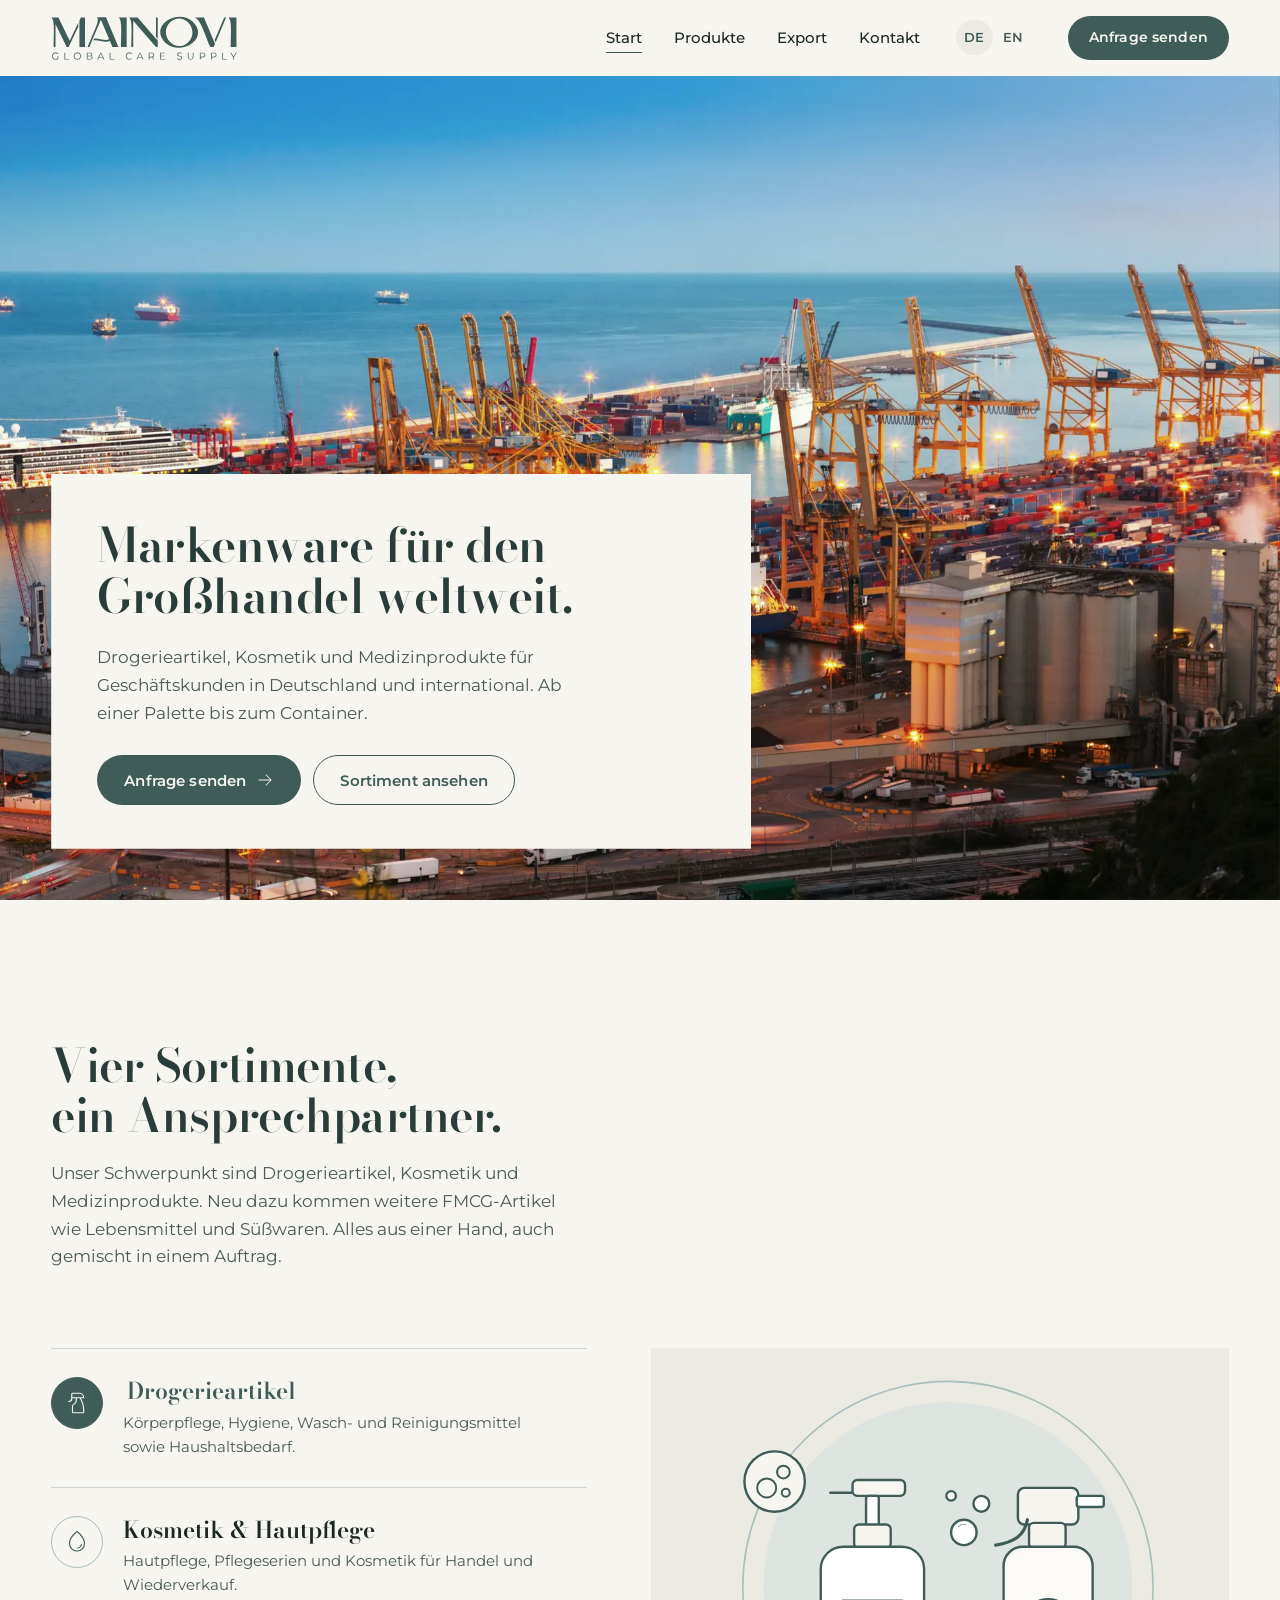
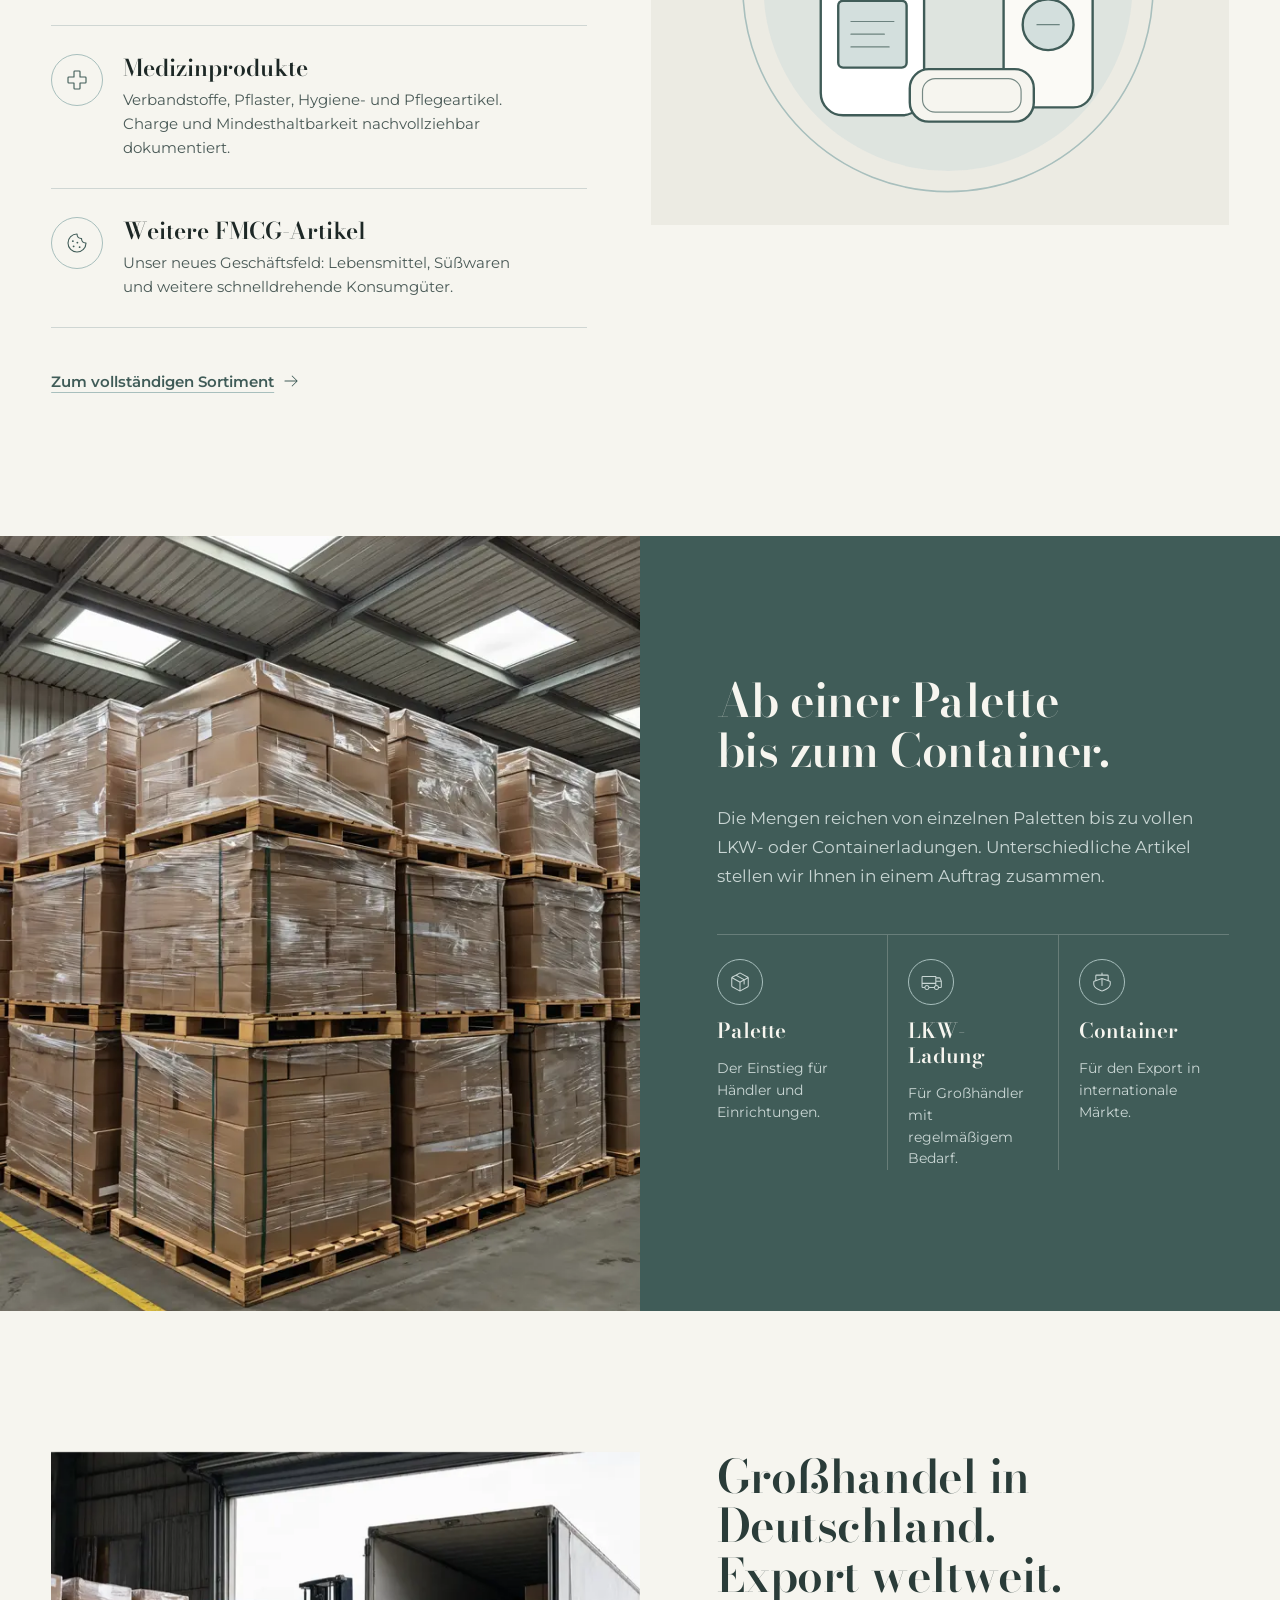
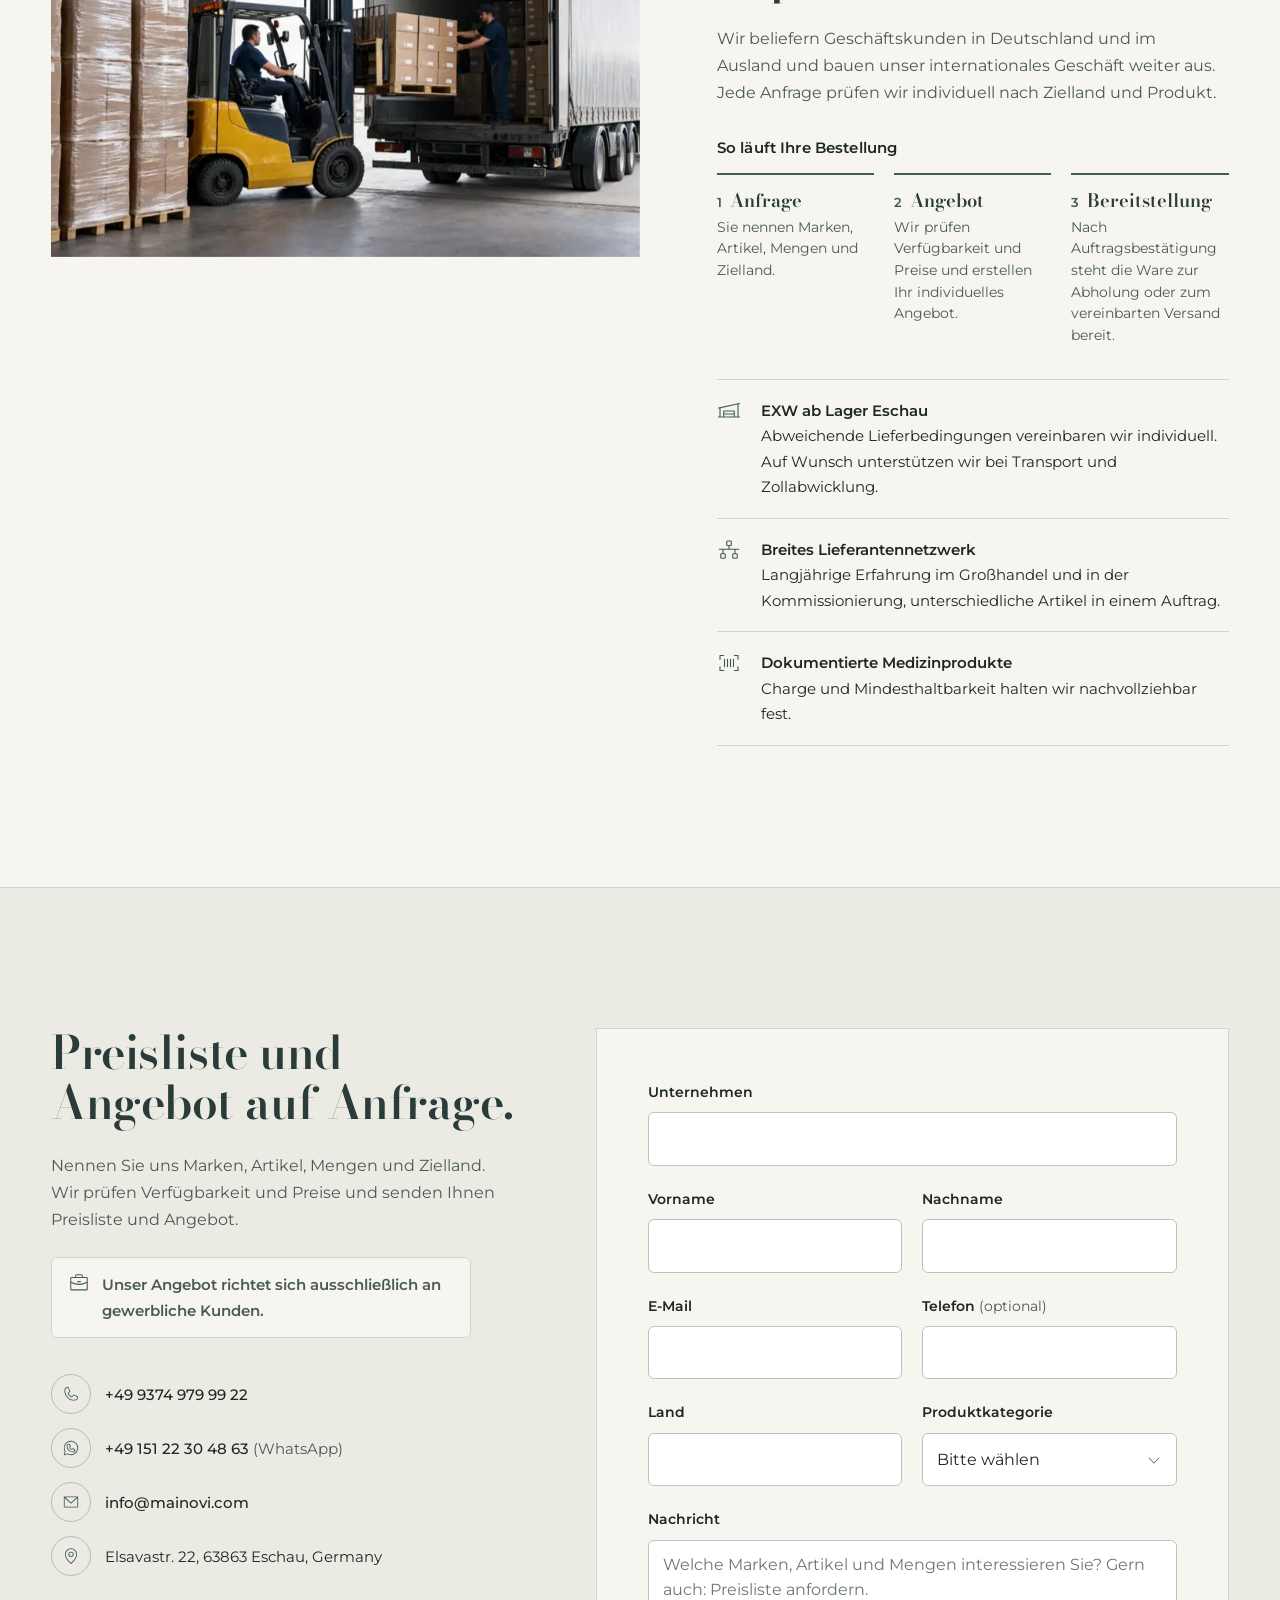
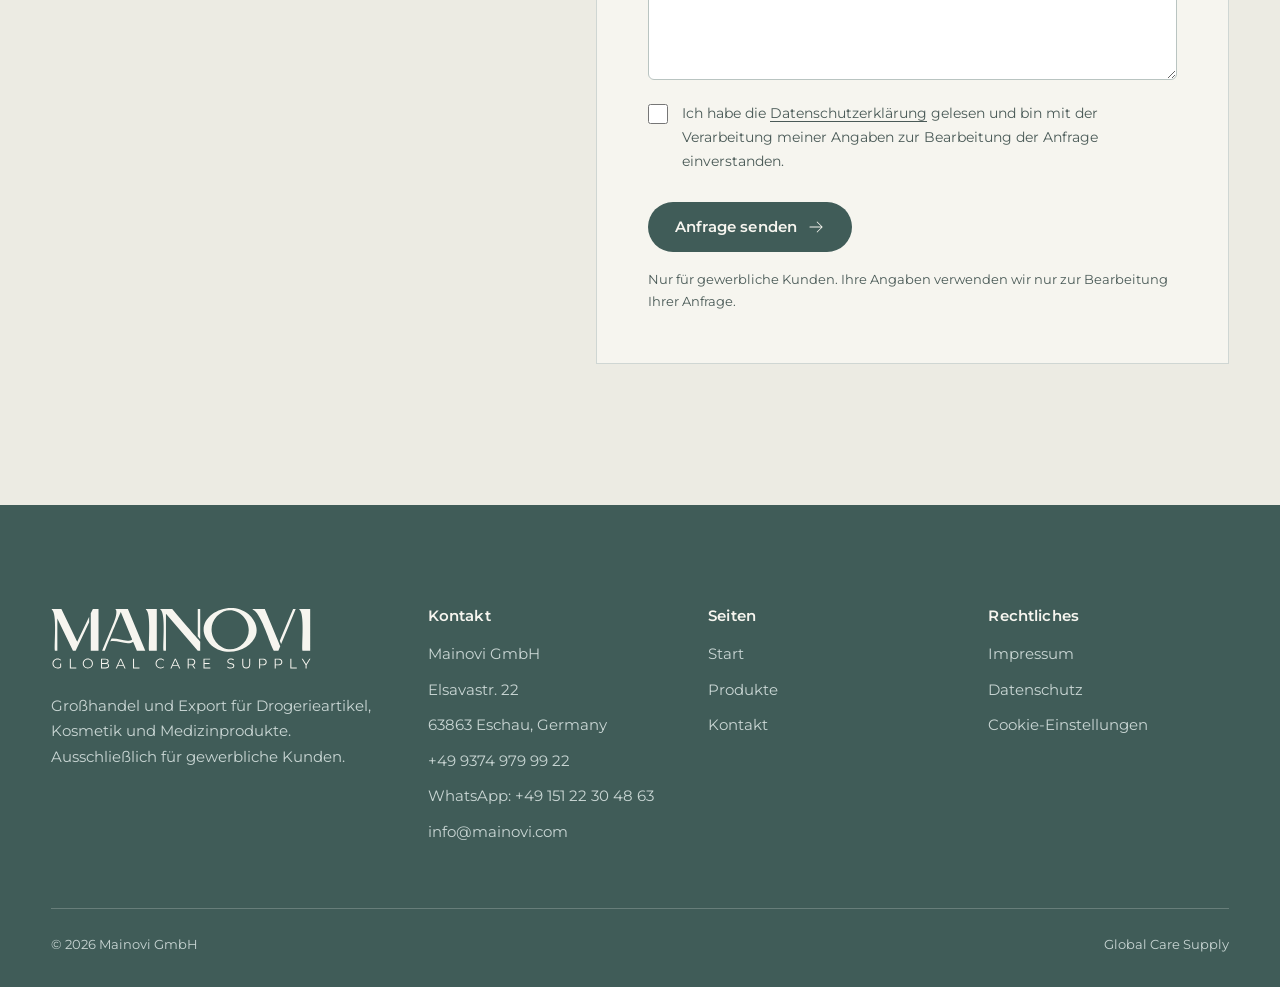
==== commit 9e9c34aa: "Animationen nach Emil Kowalskis Design-Engineering-Regeln Stärkere ease-out-Kurve, Druckfeedback sca" ====
--- a/index.html
+++ b/index.html
@@ -11,7 +11,7 @@
   <link rel="preload" href="assets/fonts/bodoni-moda-latin-standard-normal.woff2" as="font" type="font/woff2" crossorigin>
   <link rel="preload" href="assets/fonts/montserrat-latin-wght-normal.woff2" as="font" type="font/woff2" crossorigin>
   <link rel="preload" href="assets/img/hafen.webp" as="image" type="image/webp" imagesrcset="assets/img/hafen-900.webp 900w, assets/img/hafen.webp 2000w" imagesizes="100vw">
-  <link rel="stylesheet" href="assets/css/style.css?v=4">
+  <link rel="stylesheet" href="assets/css/style.css?v=5">
   <script>document.documentElement.classList.replace('no-js', 'js');</script>
 </head>
 <body>
--- a/assets/css/style.css
+++ b/assets/css/style.css
@@ -60,7 +60,8 @@
   --section: clamp(88px, 11vw, 160px);
   --header-h: 76px;
 
-  --ease-out: cubic-bezier(0.16, 1, 0.3, 1);
+  --ease-out: cubic-bezier(0.23, 1, 0.32, 1);
+  --ease-in-out: cubic-bezier(0.77, 0, 0.175, 1);
   --radius-pill: 999px;
 }
 
@@ -148,18 +149,14 @@
   font-family: var(--font-body); font-size: 0.9375rem; font-weight: 600; letter-spacing: 0.01em;
   text-decoration: none; white-space: nowrap; cursor: pointer;
   border: 1px solid transparent;
-  transition: background-color 0.25s var(--ease-out), color 0.25s var(--ease-out), border-color 0.25s var(--ease-out), transform 0.15s var(--ease-out);
-}
-.btn:active { transform: translateY(1px) scale(0.99); }
-.btn svg { width: 18px; height: 18px; flex: none; transition: transform 0.3s var(--ease-out); }
-.btn:hover svg { transform: translateX(3px); }
+  transition: background-color 200ms ease, color 200ms ease, border-color 200ms ease, transform 160ms var(--ease-out);
+}
+.btn:active { transform: scale(0.97); }
+.btn svg { width: 18px; height: 18px; flex: none; transition: transform 200ms var(--ease-out); }
 
 .btn--primary { background: var(--granite); color: var(--porcelain); }
-.btn--primary:hover { background: var(--granite-ink); }
 .btn--line { border-color: var(--granite); color: var(--granite); background: transparent; }
-.btn--line:hover { background: var(--granite); color: var(--porcelain); }
 .btn--light { background: var(--porcelain); color: var(--granite); }
-.btn--light:hover { background: var(--teal-soft); }
 .btn[disabled] { opacity: 0.55; cursor: progress; }
 
 .text-link {
@@ -167,11 +164,9 @@
   font-weight: 600; font-size: 0.9375rem; color: var(--granite);
   text-decoration: underline; text-decoration-color: var(--teal);
   text-underline-offset: 0.35em;
-  transition: text-decoration-color 0.2s var(--ease-out);
-}
-.text-link:hover { text-decoration-color: currentColor; }
-.text-link svg { width: 18px; height: 18px; transition: transform 0.3s var(--ease-out); }
-.text-link:hover svg { transform: translateX(3px); }
+  transition: text-decoration-color 200ms ease;
+}
+.text-link svg { width: 18px; height: 18px; transition: transform 200ms var(--ease-out); }
 
 /* Header */
 .site-header {
@@ -204,9 +199,8 @@
 .nav-list a::after {
   content: ""; position: absolute; left: 0; right: 0; bottom: 2px; height: 1px;
   background: var(--granite); transform: scaleX(0); transform-origin: left;
-  transition: transform 0.35s var(--ease-out);
-}
-.nav-list a:hover::after,
+  transition: transform 250ms var(--ease-out);
+}
 .nav-list a[aria-current="page"]::after { transform: scaleX(1); }
 
 .lang {
@@ -280,14 +274,13 @@
   width: 52px; height: 52px; border-radius: 50%;
   border: 1px solid var(--teal); color: var(--granite);
   display: grid; place-items: center;
-  transition: background-color 0.3s var(--ease-out), color 0.3s var(--ease-out), border-color 0.3s var(--ease-out);
 }
 .range-icon svg { width: 24px; height: 24px; }
 .range-text { display: grid; gap: 6px; }
 .range-name {
   font-family: var(--font-display); font-weight: 600; font-size: clamp(1.35rem, 1.8vw, 1.65rem); line-height: 1.2;
   color: var(--ink);
-  transition: color 0.3s var(--ease-out), transform 0.4s var(--ease-out);
+  transition: color 200ms ease, transform 250ms var(--ease-out);
 }
 .range-desc {
   color: var(--ink-soft); font-size: 0.9375rem; line-height: 1.6; max-width: 44ch;
@@ -295,12 +288,11 @@
 .range-arrow {
   width: 22px; height: 22px; margin-top: 14px; color: var(--granite);
   opacity: 0; transform: translateX(-6px);
-  transition: opacity 0.3s var(--ease-out), transform 0.3s var(--ease-out);
+  transition: opacity 200ms ease, transform 200ms var(--ease-out);
 }
 .range-item.is-active .range-icon { background: var(--granite); border-color: var(--granite); color: var(--porcelain); }
 .range-item.is-active .range-name { color: var(--granite); transform: translateX(4px); }
 .range-item.is-active .range-arrow,
-.range-trigger:hover .range-arrow { opacity: 1; transform: none; }
 
 .range-stage {
   position: sticky; top: calc(var(--header-h) + 32px);
@@ -312,8 +304,11 @@
 .range-stage img { width: 100%; height: 100%; object-fit: cover; }
 .range-stage figure {
   clip-path: inset(0 0 0 100%);
-  transition: clip-path 0.9s var(--ease-out);
-}
+  transition: clip-path 450ms var(--ease-in-out), filter 450ms ease;
+  filter: blur(6px);
+}
+.range-stage figure.is-active,
+.range-stage figure.was-active { filter: blur(0); }
 .range-stage figure.is-active { clip-path: inset(0 0 0 0); z-index: 2; }
 .range-stage figure.was-active { clip-path: inset(0 0 0 0); z-index: 1; }
 
@@ -555,7 +550,10 @@
   .hero-panel > *:nth-child(2) { animation-delay: 0.58s; }
   .hero-panel > *:nth-child(3) { animation-delay: 0.7s; }
 
-  .js .reveal { opacity: 0; transform: translateY(18px); transition: opacity 0.9s var(--ease-out), transform 0.9s var(--ease-out); }
+  .js .reveal { opacity: 0; transform: translateY(12px); transition: opacity 600ms ease, transform 600ms var(--ease-out); }
+  .js .reveal:nth-of-type(2) { transition-delay: 60ms; }
+  .js .reveal:nth-of-type(3) { transition-delay: 120ms; }
+  .js .reveal:nth-of-type(4) { transition-delay: 180ms; }
   .js .reveal.is-in { opacity: 1; transform: none; }
 }
 @keyframes hero-settle { from { transform: scale(1.07); } to { transform: scale(1); } }
@@ -564,7 +562,11 @@
 
 @media (prefers-reduced-motion: reduce) {
   html { scroll-behavior: auto; }
-  .range-stage figure { transition: none; }
+  .range-stage figure,
+  .range-stage figure.is-active,
+  .range-stage figure.was-active { clip-path: none; filter: none; opacity: 0; transition: opacity 200ms ease; }
+  .range-stage figure.is-active { opacity: 1; }
+  .btn:active, .menu-toggle:active { transform: none; }
 }
 
 /* Responsive */
@@ -631,3 +633,28 @@
   .footer-grid { grid-template-columns: minmax(0, 1fr); }
   .lang { justify-content: flex-start; }
 }
+
+/* Hover nur auf Geräten mit Maus (kein Fehl-Hover beim Tippen) */
+@media (hover: hover) and (pointer: fine) {
+  .btn:hover svg { transform: translateX(3px); }
+  .btn--primary:hover { background: var(--granite-ink); }
+  .btn--line:hover { background: var(--granite); color: var(--porcelain); }
+  .btn--light:hover { background: var(--teal-soft); }
+  .text-link:hover { text-decoration-color: currentColor; }
+  .text-link:hover svg { transform: translateX(3px); }
+  .range-trigger:hover .range-arrow { opacity: 1; transform: none; }
+  .nav-list a:hover::after { transform: scaleX(1); }
+}
+
+/* Druckfeedback für alle drückbaren Elemente */
+.menu-toggle,
+.range-trigger { transition: transform 160ms var(--ease-out); }
+.menu-toggle:active { transform: scale(0.95); }
+.range-trigger:active .range-icon { transform: scale(0.95); }
+.range-icon { transition: background-color 200ms ease, color 200ms ease, border-color 200ms ease, transform 160ms var(--ease-out); }
+
+/* Erfolgsmeldung des Formulars blendet weich ein */
+.form.is-sent .form-success {
+  transition: opacity 400ms ease, transform 400ms var(--ease-out);
+  @starting-style { opacity: 0; transform: translateY(8px) scale(0.98); }
+}
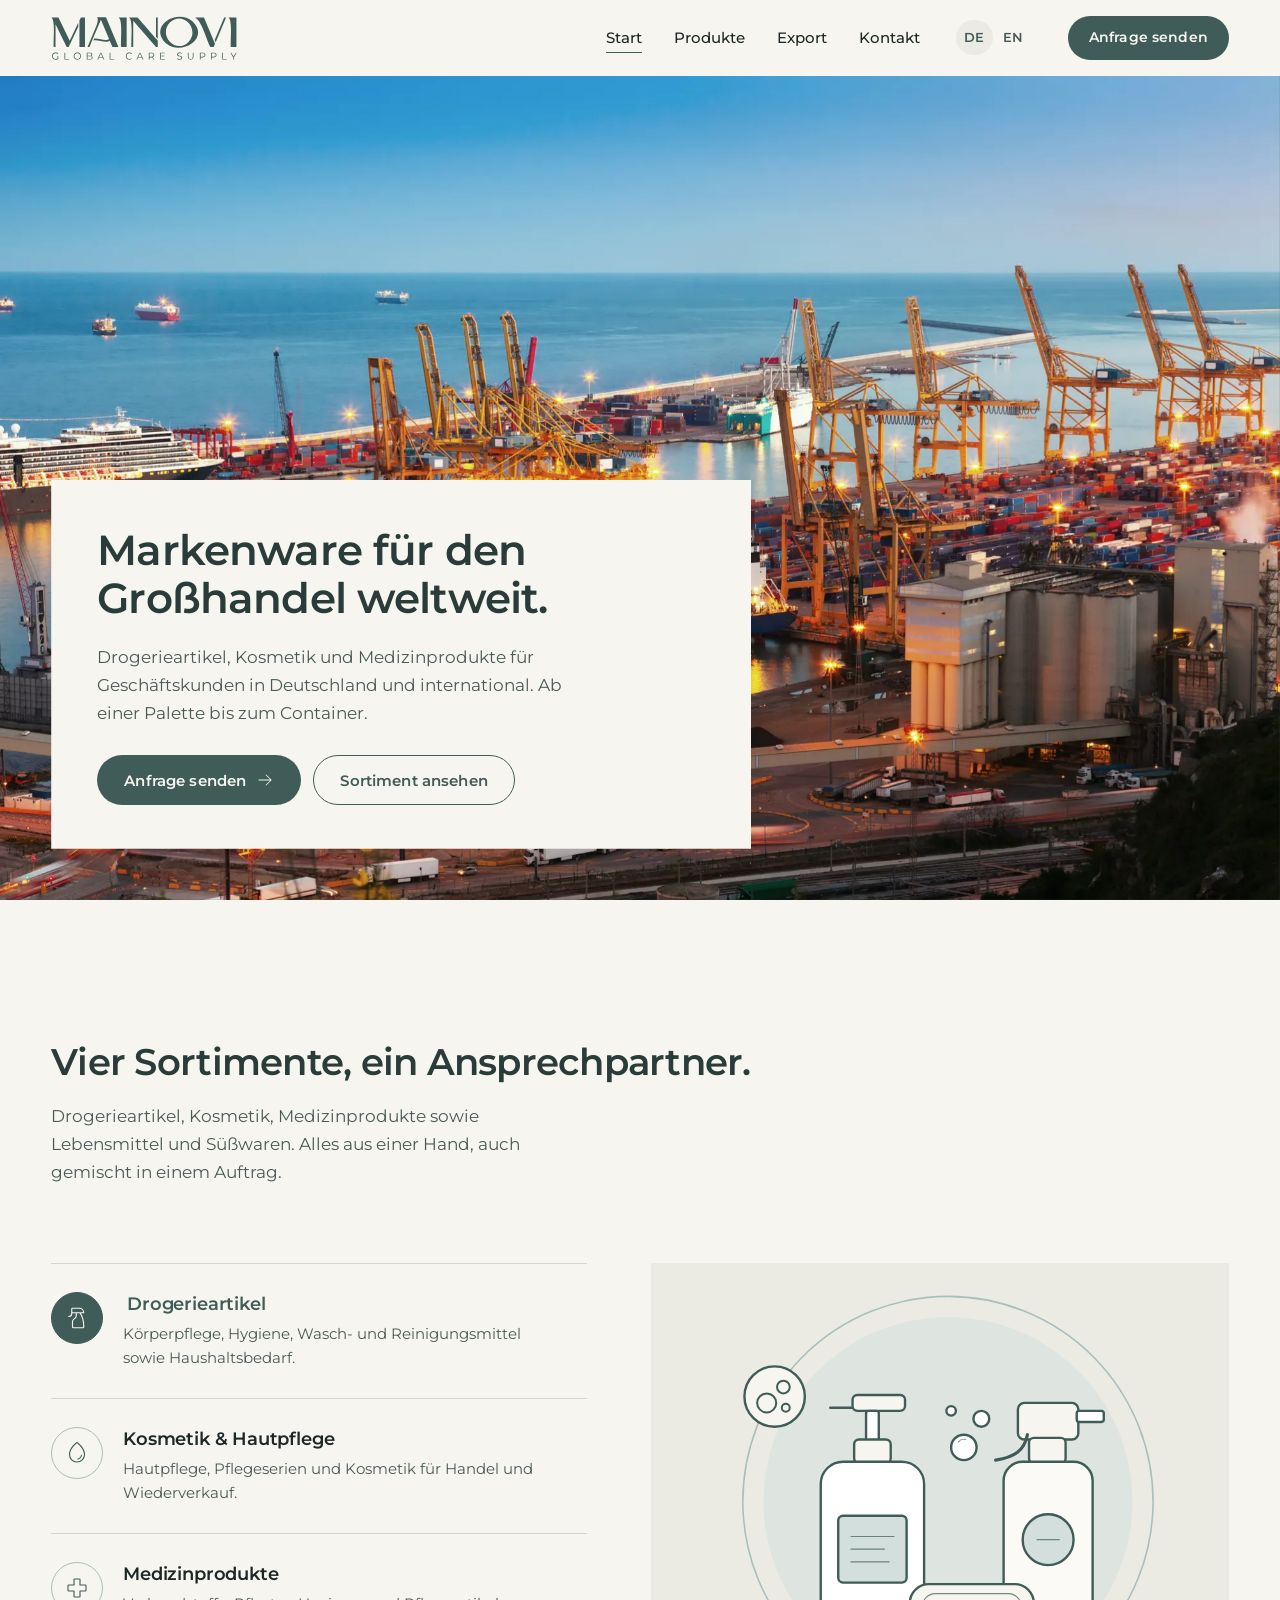
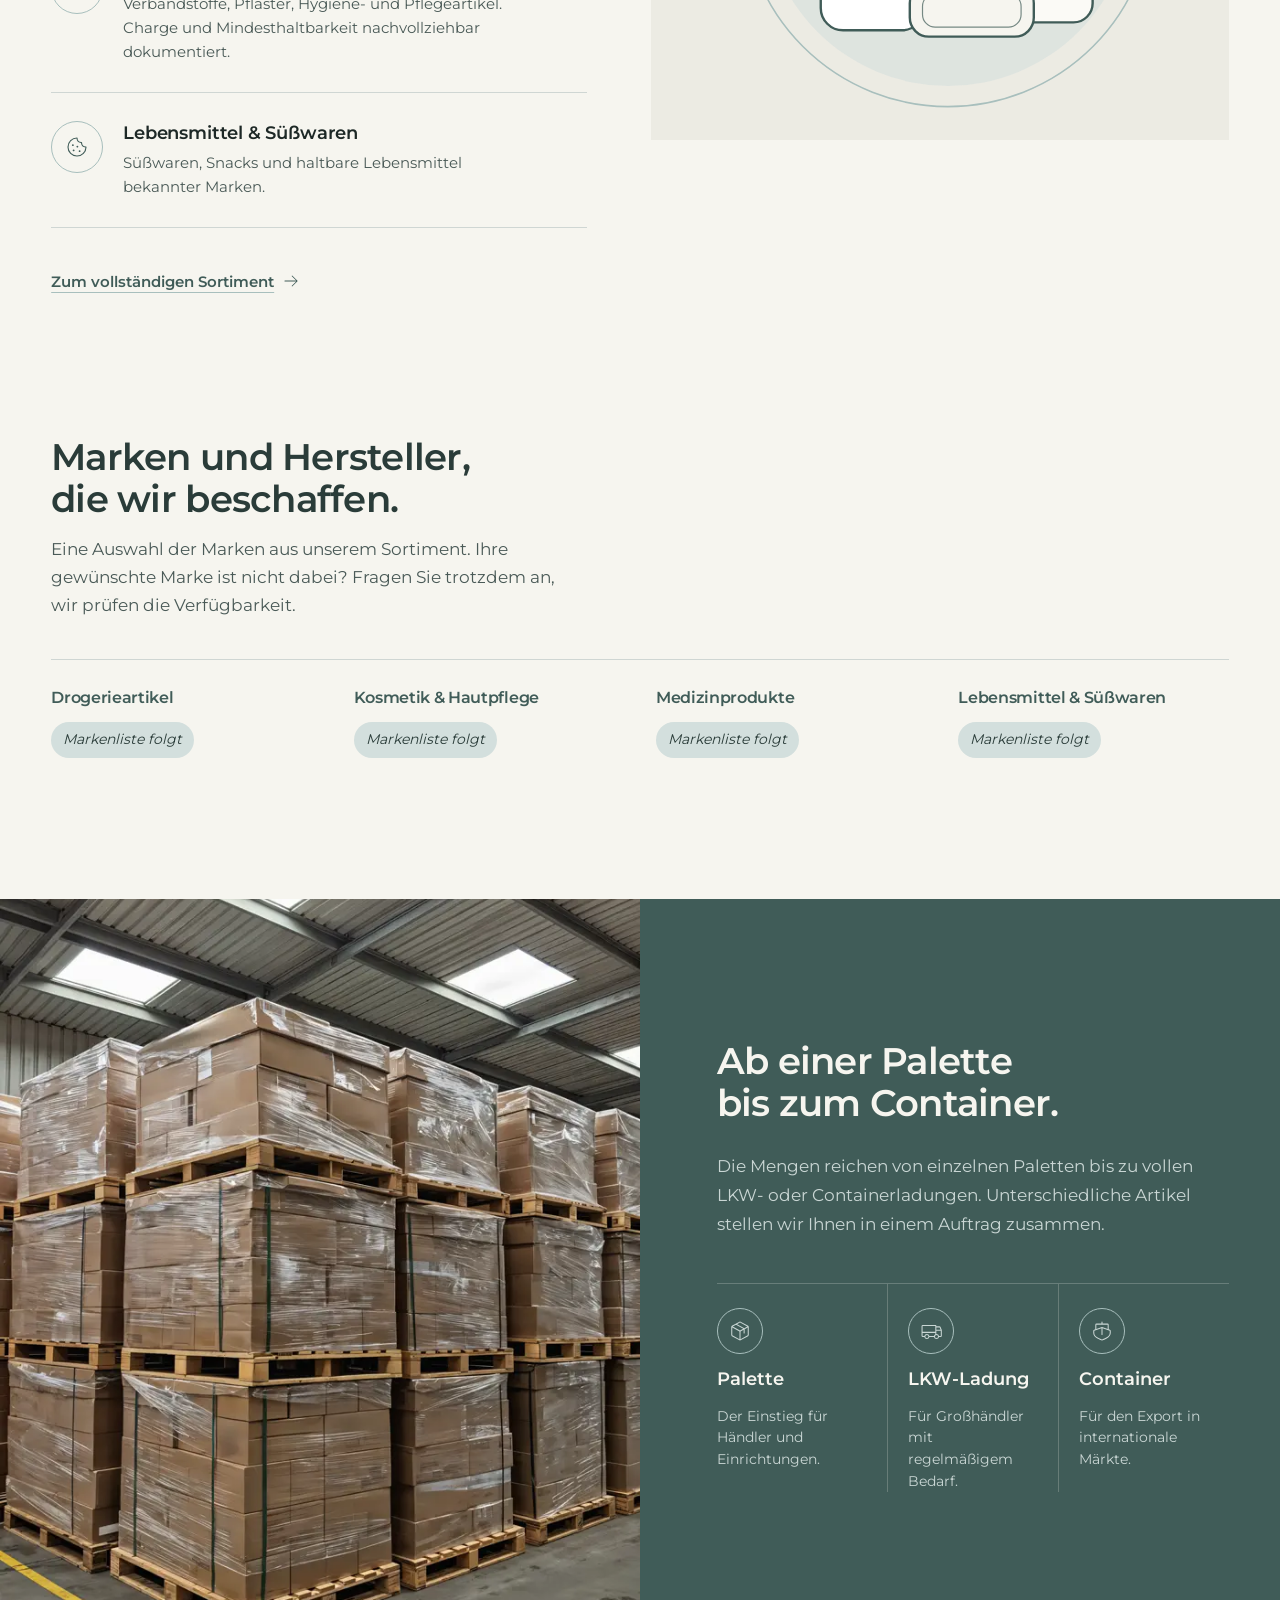
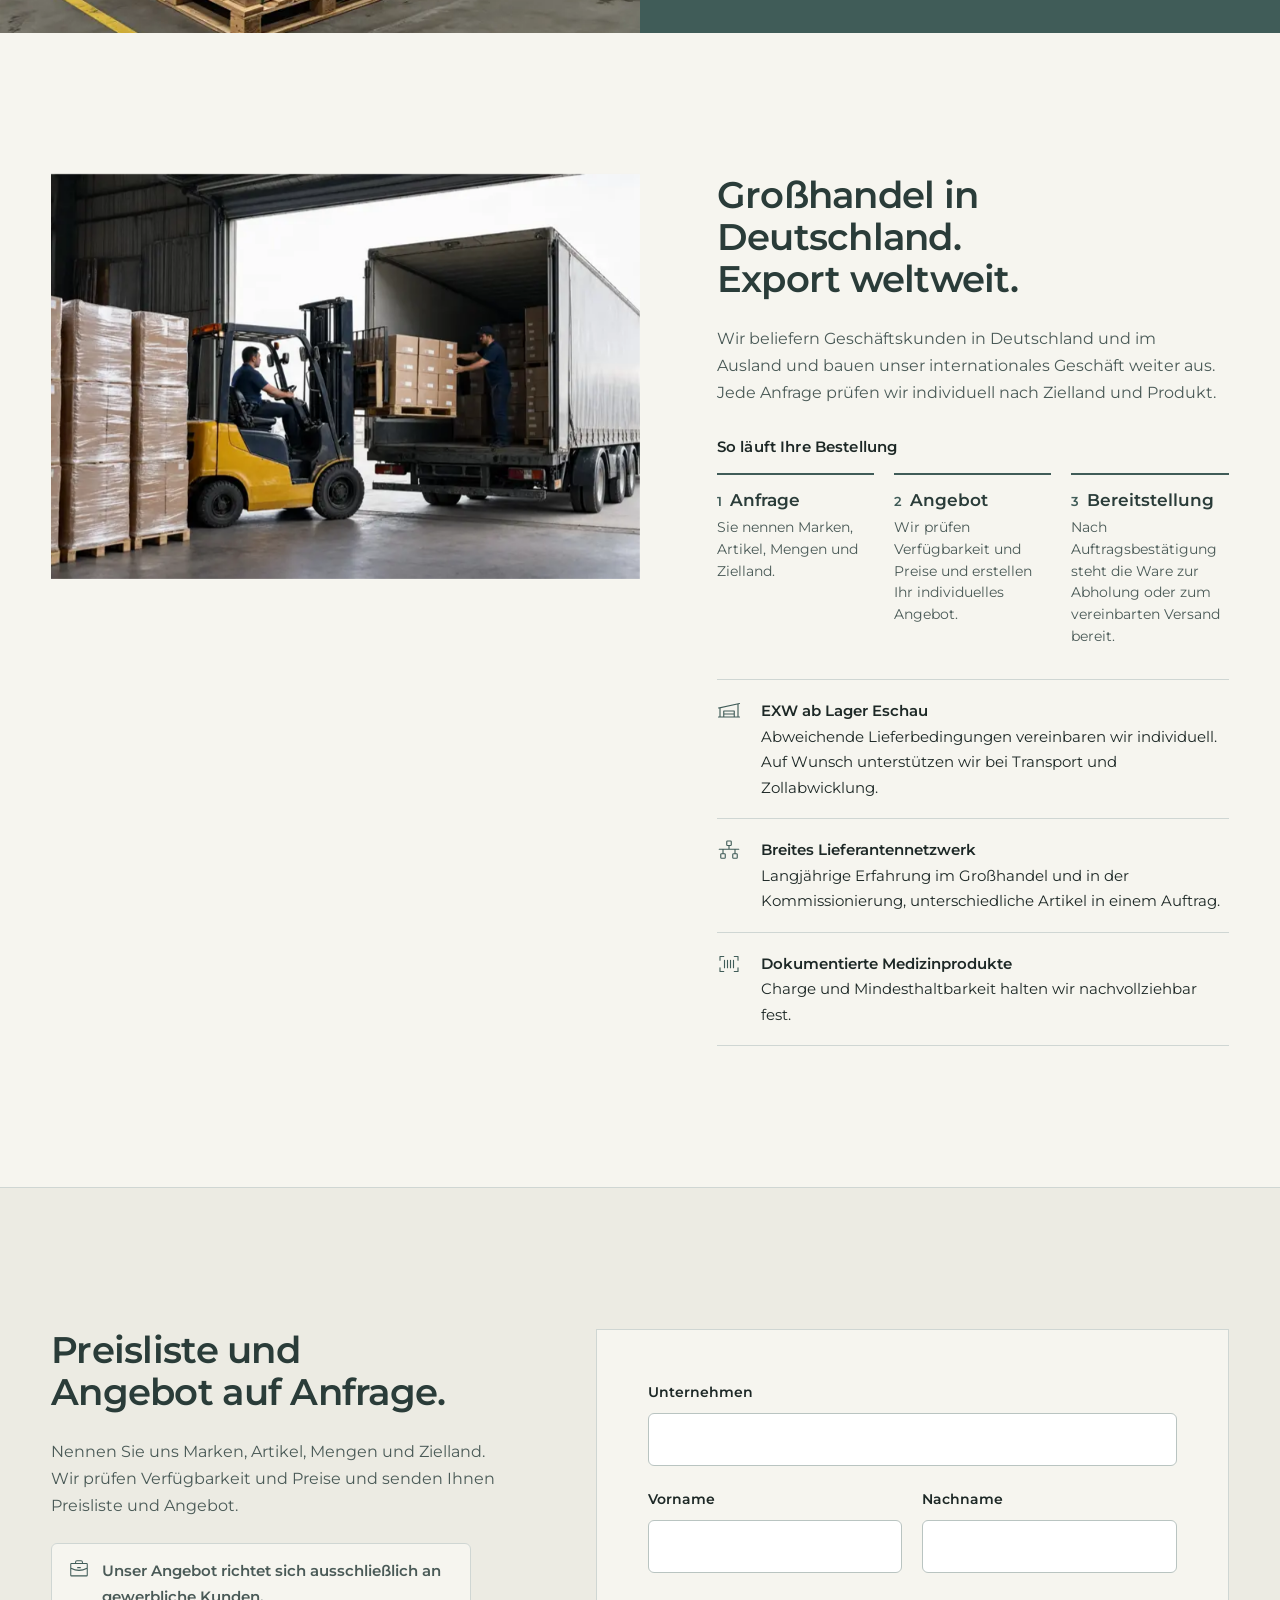
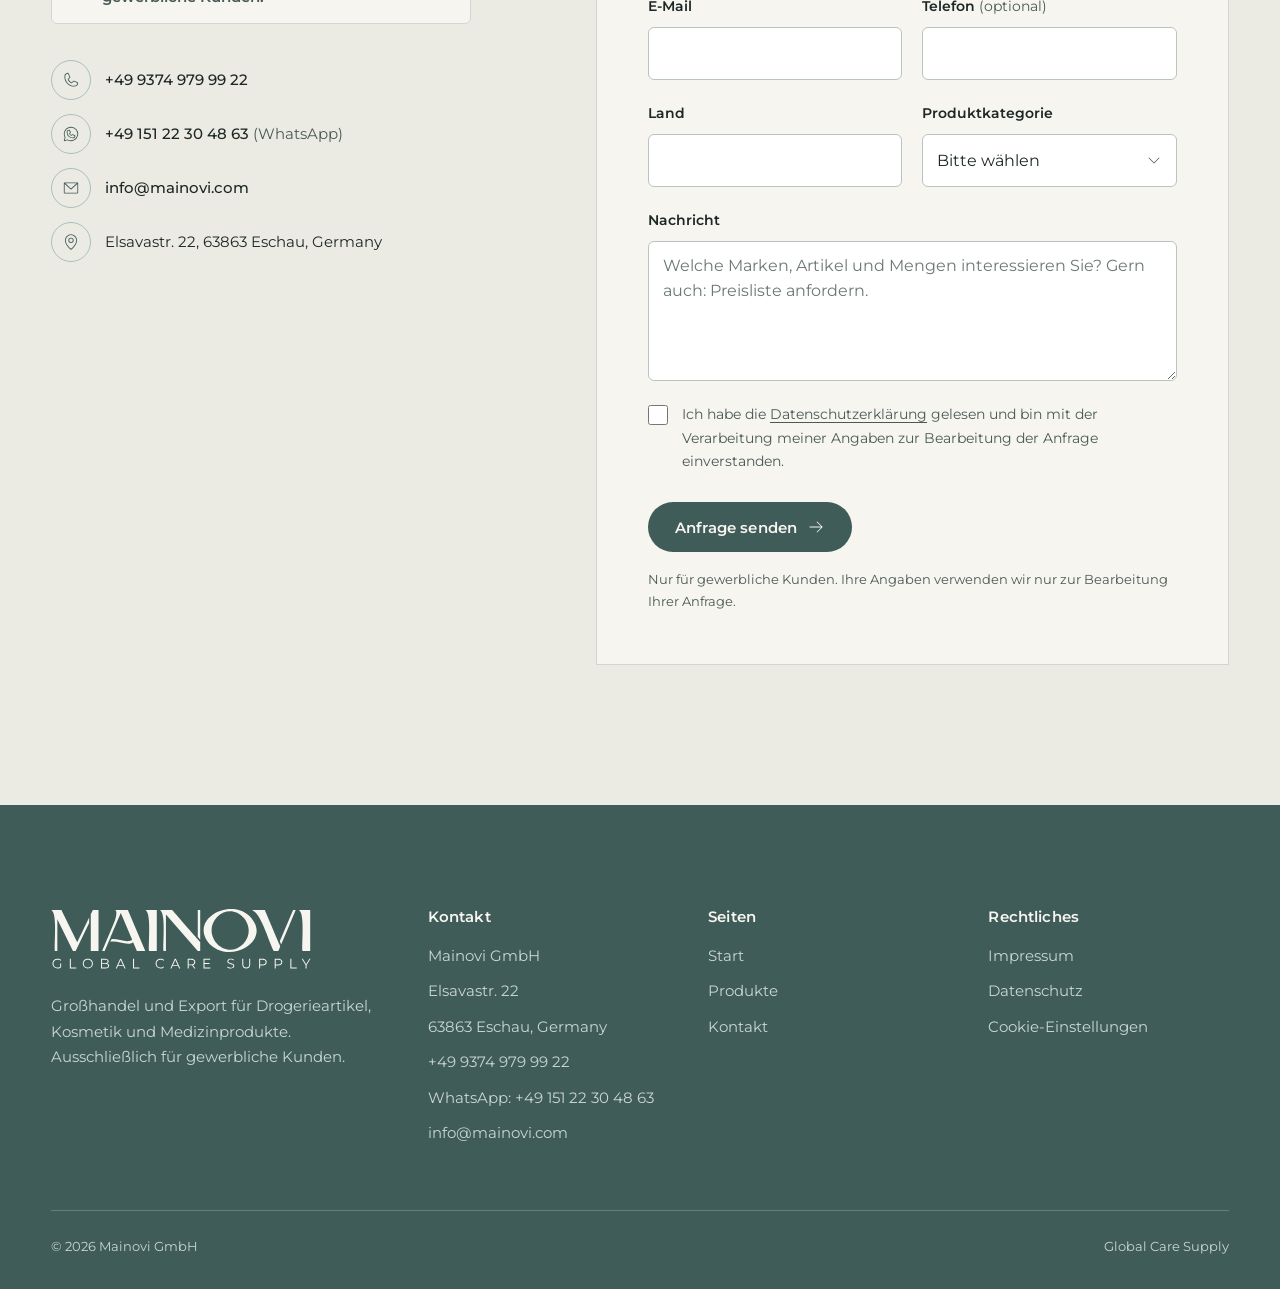
==== commit 766a2284: "Feedback Peter: Montserrat, mobiler Hero, Lebensmittel & Süßwaren, Marken als Text Headlines in Mont" ====
--- a/index.html
+++ b/index.html
@@ -4,14 +4,14 @@
   <meta charset="utf-8">
   <meta name="viewport" content="width=device-width, initial-scale=1">
   <title>MAINOVI | Großhandel und Export für Drogerie, Kosmetik und Medizinprodukte</title>
-  <meta name="description" content="MAINOVI ist Großhändler für Drogerieartikel, Kosmetik und Medizinprodukte sowie weitere FMCG-Artikel. Für Geschäftskunden in Deutschland und international, ab einer Palette bis zur Containerladung.">
+  <meta name="description" content="MAINOVI ist Großhändler für Drogerieartikel, Kosmetik und Medizinprodukte sowie Lebensmittel und Süßwaren. Für Geschäftskunden in Deutschland und international, ab einer Palette bis zur Containerladung.">
   <meta name="robots" content="noindex, nofollow">
   <meta name="theme-color" content="#405C58">
   <link rel="icon" href="assets/logo/mainovi-mark-granite.svg" type="image/svg+xml">
   <link rel="preload" href="assets/fonts/bodoni-moda-latin-standard-normal.woff2" as="font" type="font/woff2" crossorigin>
   <link rel="preload" href="assets/fonts/montserrat-latin-wght-normal.woff2" as="font" type="font/woff2" crossorigin>
   <link rel="preload" href="assets/img/hafen.webp" as="image" type="image/webp" imagesrcset="assets/img/hafen-900.webp 900w, assets/img/hafen.webp 2000w" imagesizes="100vw">
-  <link rel="stylesheet" href="assets/css/style.css?v=5">
+  <link rel="stylesheet" href="assets/css/style.css?v=6">
   <script>document.documentElement.classList.replace('no-js', 'js');</script>
 </head>
 <body>
@@ -96,7 +96,7 @@
     <div class="wrap">
       <div class="range-head reveal">
         <h2 id="range-title">Vier Sortimente, ein Ansprechpartner.</h2>
-        <p class="lead">Unser Schwerpunkt sind Drogerieartikel, Kosmetik und Medizinprodukte. Neu dazu kommen weitere FMCG-Artikel wie Lebensmittel und Süßwaren. Alles aus einer Hand, auch gemischt in einem Auftrag.</p>
+        <p class="lead">Drogerieartikel, Kosmetik, Medizinprodukte sowie Lebensmittel und Süßwaren. Alles aus einer Hand, auch gemischt in einem Auftrag.</p>
       </div>
 
       <div class="range-body">
@@ -138,8 +138,8 @@
             <button class="range-trigger" type="button" aria-pressed="false" aria-controls="range-stage">
               <span class="range-icon" aria-hidden="true"><svg><use href="#i-cookie"/></svg></span>
               <span class="range-text">
-                <span class="range-name">Weitere FMCG-Artikel</span>
-                <span class="range-desc">Unser neues Geschäftsfeld: Lebensmittel, Süßwaren und weitere schnelldrehende Konsumgüter.</span>
+                <span class="range-name">Lebensmittel &amp; Süßwaren</span>
+                <span class="range-desc">Süßwaren, Snacks und haltbare Lebensmittel bekannter Marken.</span>
               </span>
               <svg class="range-arrow" aria-hidden="true"><use href="#i-arrow"/></svg>
             </button>
@@ -164,6 +164,22 @@
       </div>
 
       <p class="range-foot reveal"><a class="text-link" href="#sortiment">Zum vollständigen Sortiment <svg aria-hidden="true"><use href="#i-arrow"/></svg></a></p>
+    </div>
+  </section>
+
+
+  <section class="brands" aria-labelledby="brands-title">
+    <div class="wrap">
+      <div class="brands-head reveal">
+        <h2 id="brands-title">Marken und Hersteller, die wir beschaffen.</h2>
+        <p class="lead">Eine Auswahl der Marken aus unserem Sortiment. Ihre gewünschte Marke ist nicht dabei? Fragen Sie trotzdem an, wir prüfen die Verfügbarkeit.</p>
+      </div>
+      <div class="brands-grid reveal">
+        <div><h3>Drogerieartikel</h3><ul class="brand-list"><li class="todo-pill">Markenliste folgt</li></ul></div>
+        <div><h3>Kosmetik &amp; Hautpflege</h3><ul class="brand-list"><li class="todo-pill">Markenliste folgt</li></ul></div>
+        <div><h3>Medizinprodukte</h3><ul class="brand-list"><li class="todo-pill">Markenliste folgt</li></ul></div>
+        <div><h3>Lebensmittel &amp; Süßwaren</h3><ul class="brand-list"><li class="todo-pill">Markenliste folgt</li></ul></div>
+      </div>
     </div>
   </section>
 
@@ -284,7 +300,7 @@
             <option>Drogerieartikel</option>
             <option>Kosmetik &amp; Hautpflege</option>
             <option>Medizinprodukte</option>
-            <option>Weitere FMCG-Artikel (z. B. Lebensmittel, Süßwaren)</option>
+            <option>Lebensmittel &amp; Süßwaren</option>
             <option>Mehrere Kategorien / allgemeine Anfrage</option>
           </select>
           <p class="field-error" id="e-kat"></p>
--- a/assets/css/style.css
+++ b/assets/css/style.css
@@ -52,7 +52,7 @@
   --line-granite: rgba(246, 245, 239, 0.22);
   --error: #9b2c1f;
 
-  --font-display: "Bodoni Moda", "Didot", "Bodoni 72", Georgia, serif;
+  --font-display: "Montserrat", "Segoe UI", system-ui, sans-serif;
   --font-body: "Montserrat", "Segoe UI", system-ui, sans-serif;
 
   --wrap: 1320px;
@@ -129,15 +129,14 @@
 h1, h2, h3 {
   font-family: var(--font-display);
   font-weight: 600;
-  letter-spacing: -0.01em;
-  line-height: 1.08;
+  letter-spacing: -0.02em;
+  line-height: 1.14;
   margin: 0;
   text-wrap: balance;
-  font-variation-settings: "opsz" 48;
-}
-h1 { font-size: clamp(2.3rem, 3.7vw, 3.5rem); }
-h2 { font-size: clamp(2rem, 3.6vw, 3.4rem); }
-h3 { font-size: clamp(1.35rem, 1.8vw, 1.65rem); line-height: 1.2; }
+}
+h1 { font-size: clamp(2.05rem, 3.3vw, 3.1rem); }
+h2 { font-size: clamp(1.75rem, 2.9vw, 2.7rem); }
+h3 { font-size: clamp(1.2rem, 1.5vw, 1.4rem); line-height: 1.25; }
 p { margin: 0; text-wrap: pretty; }
 .lead { font-size: clamp(1.05rem, 1.2vw, 1.15rem); line-height: 1.65; color: var(--ink-soft); max-width: 46ch; }
 
@@ -278,7 +277,7 @@
 .range-icon svg { width: 24px; height: 24px; }
 .range-text { display: grid; gap: 6px; }
 .range-name {
-  font-family: var(--font-display); font-weight: 600; font-size: clamp(1.35rem, 1.8vw, 1.65rem); line-height: 1.2;
+  font-family: var(--font-display); font-weight: 600; font-size: clamp(1.15rem, 1.4vw, 1.3rem); line-height: 1.3; letter-spacing: -0.01em;
   color: var(--ink);
   transition: color 200ms ease, transform 250ms var(--ease-out);
 }
@@ -327,6 +326,24 @@
 .placeholder strong { font-family: var(--font-display); font-size: 1.5rem; font-weight: 600; }
 .placeholder span { font-size: 0.875rem; color: var(--ink-soft); }
 
+/* Marken als Text */
+.brands { padding-bottom: var(--section); }
+.brands-head { display: grid; gap: 16px; max-width: 720px; margin-bottom: 40px; }
+.brands-head h2 { color: var(--granite-ink); }
+.brands-grid {
+  display: grid; grid-template-columns: repeat(4, minmax(0, 1fr)); gap: 32px;
+  border-top: 1px solid var(--line); padding-top: 28px;
+}
+.brands-grid h3 { font-size: 1rem; color: var(--granite); margin-bottom: 14px; }
+.brand-list { list-style: none; margin: 0; padding: 0; display: flex; flex-wrap: wrap; gap: 8px; }
+.brand-list li {
+  font-size: 0.875rem; padding: 6px 12px; border-radius: var(--radius-pill);
+  background: var(--porcelain-shade); color: var(--ink);
+}
+.brand-list .todo-pill { background: var(--teal-soft); color: var(--granite-ink); font-style: italic; }
+@media (max-width: 900px) { .brands-grid { grid-template-columns: repeat(2, minmax(0, 1fr)); } }
+@media (max-width: 600px) { .brands-grid { grid-template-columns: minmax(0, 1fr); gap: 24px; } }
+
 /* Mengen */
 .volume {
   background: var(--granite);
@@ -363,7 +380,7 @@
 }
 .step-icon svg { width: 22px; height: 22px; }
 .steps strong {
-  font-family: var(--font-display); font-weight: 600; font-size: 1.3rem; line-height: 1.2; color: var(--porcelain);
+  font-family: var(--font-display); font-weight: 600; font-size: 1.125rem; line-height: 1.3; color: var(--porcelain);
 }
 .steps span { font-size: 0.875rem; color: var(--on-granite-soft); line-height: 1.55; }
 
@@ -406,7 +423,7 @@
   font-size: 0.875rem; line-height: 1.55; color: var(--ink-soft);
 }
 .process li b {
-  font-family: var(--font-display); font-weight: 600; font-size: 1.15rem; line-height: 1.2; color: var(--granite-ink);
+  font-family: var(--font-display); font-weight: 600; font-size: 1.0625rem; line-height: 1.3; color: var(--granite-ink);
 }
 .process li b::before {
   content: counter(step) "  ";
@@ -597,10 +614,11 @@
   .header-cta { width: 100%; min-height: 50px; }
   .brand-logo { height: 38px; }
 
-  .hero { align-items: flex-end; }
+  .hero { display: block; min-height: 0; background: var(--porcelain); }
+  .hero-media { position: relative; inset: auto; z-index: auto; aspect-ratio: 4 / 3; overflow: hidden; }
+  .hero-media img { object-position: 60% 50%; }
   .hero-inner { padding-inline: 0; padding-bottom: 0; }
-  .hero-panel { max-width: none; }
-  .hero-media img { object-position: 55% 40%; }
+  .hero-panel { max-width: none; padding: 28px var(--gutter) 40px; }
 
   .range-body { grid-template-columns: minmax(0, 1fr); }
   .range-stage { display: none; }
@@ -619,7 +637,6 @@
 .range-thumb img { width: 100%; height: 100%; object-fit: cover; }
 
 @media (max-width: 600px) {
-  .hero { min-height: max(600px, calc(100svh - var(--header-h))); }
   .hero-actions .btn { flex: 1 1 100%; }
   .range-trigger { grid-template-columns: 44px minmax(0, 1fr); gap: 16px; padding: 22px 0; }
   .range-icon { width: 44px; height: 44px; }
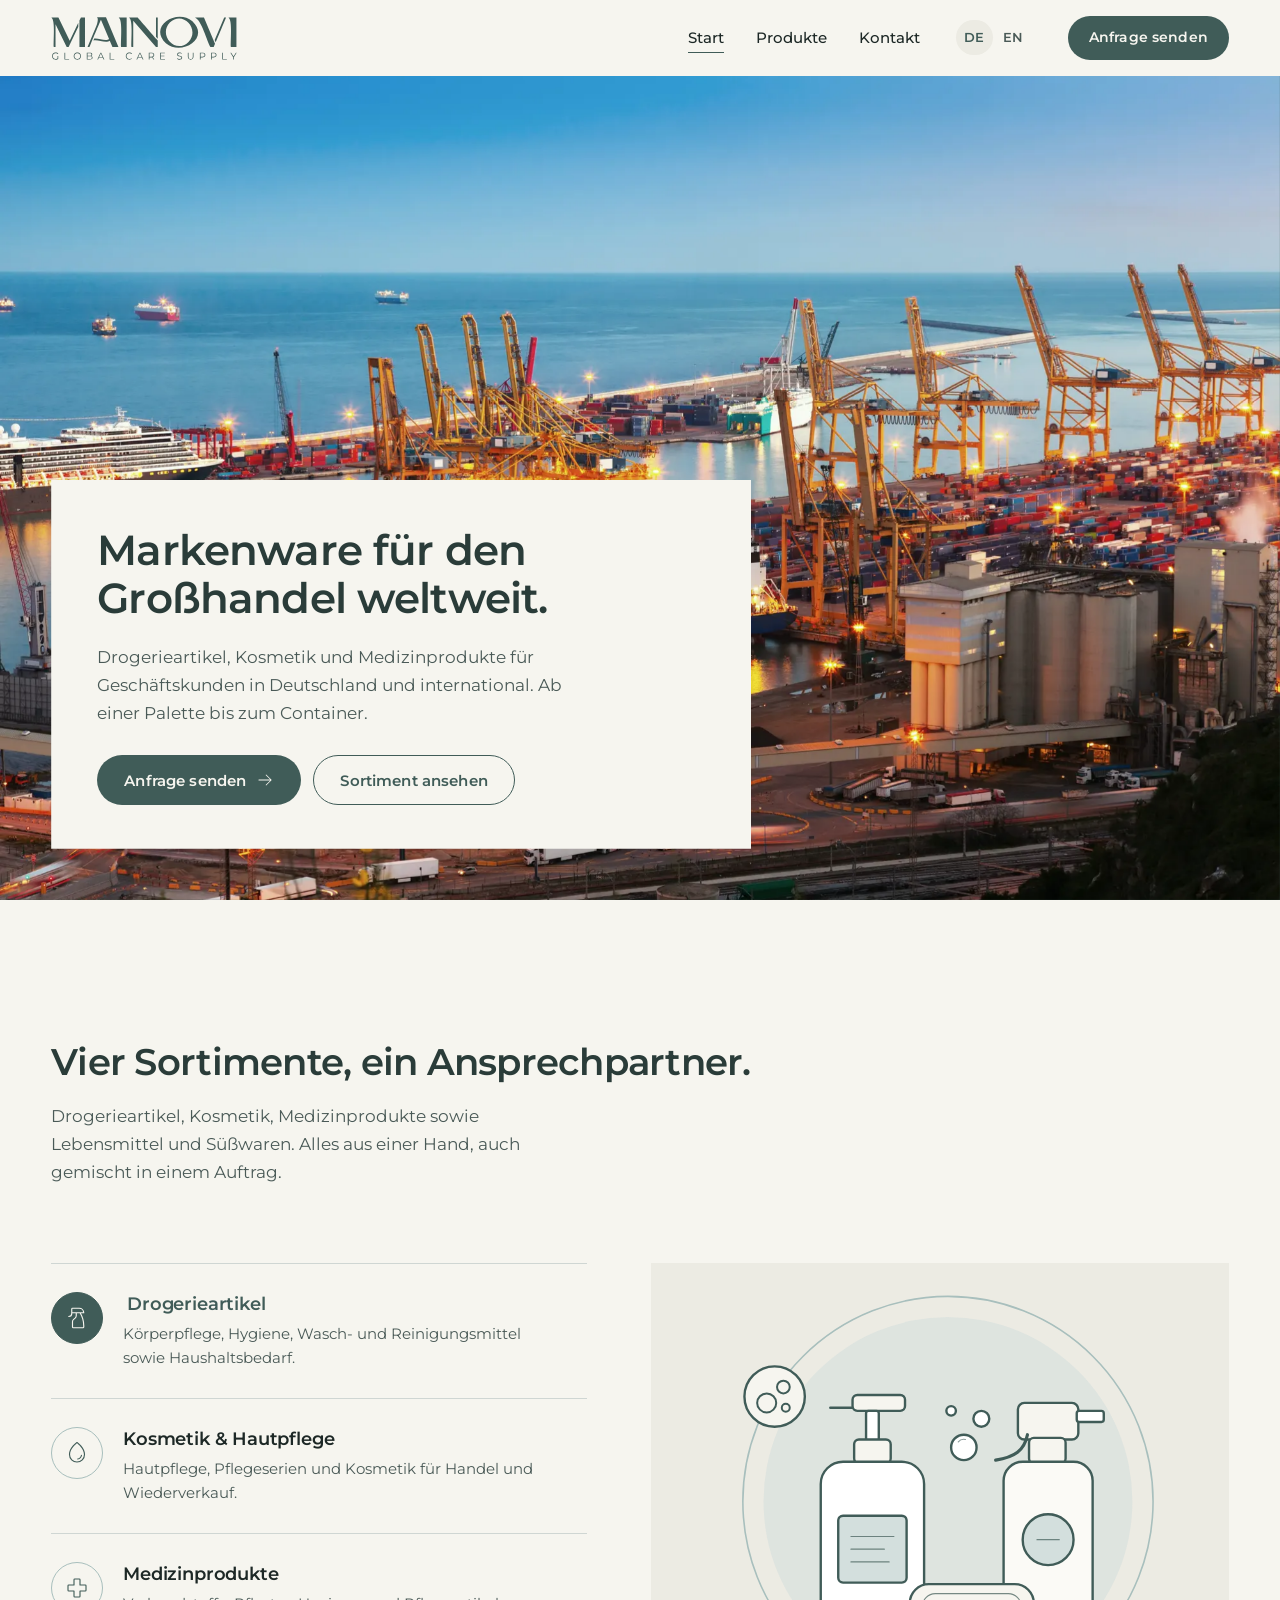
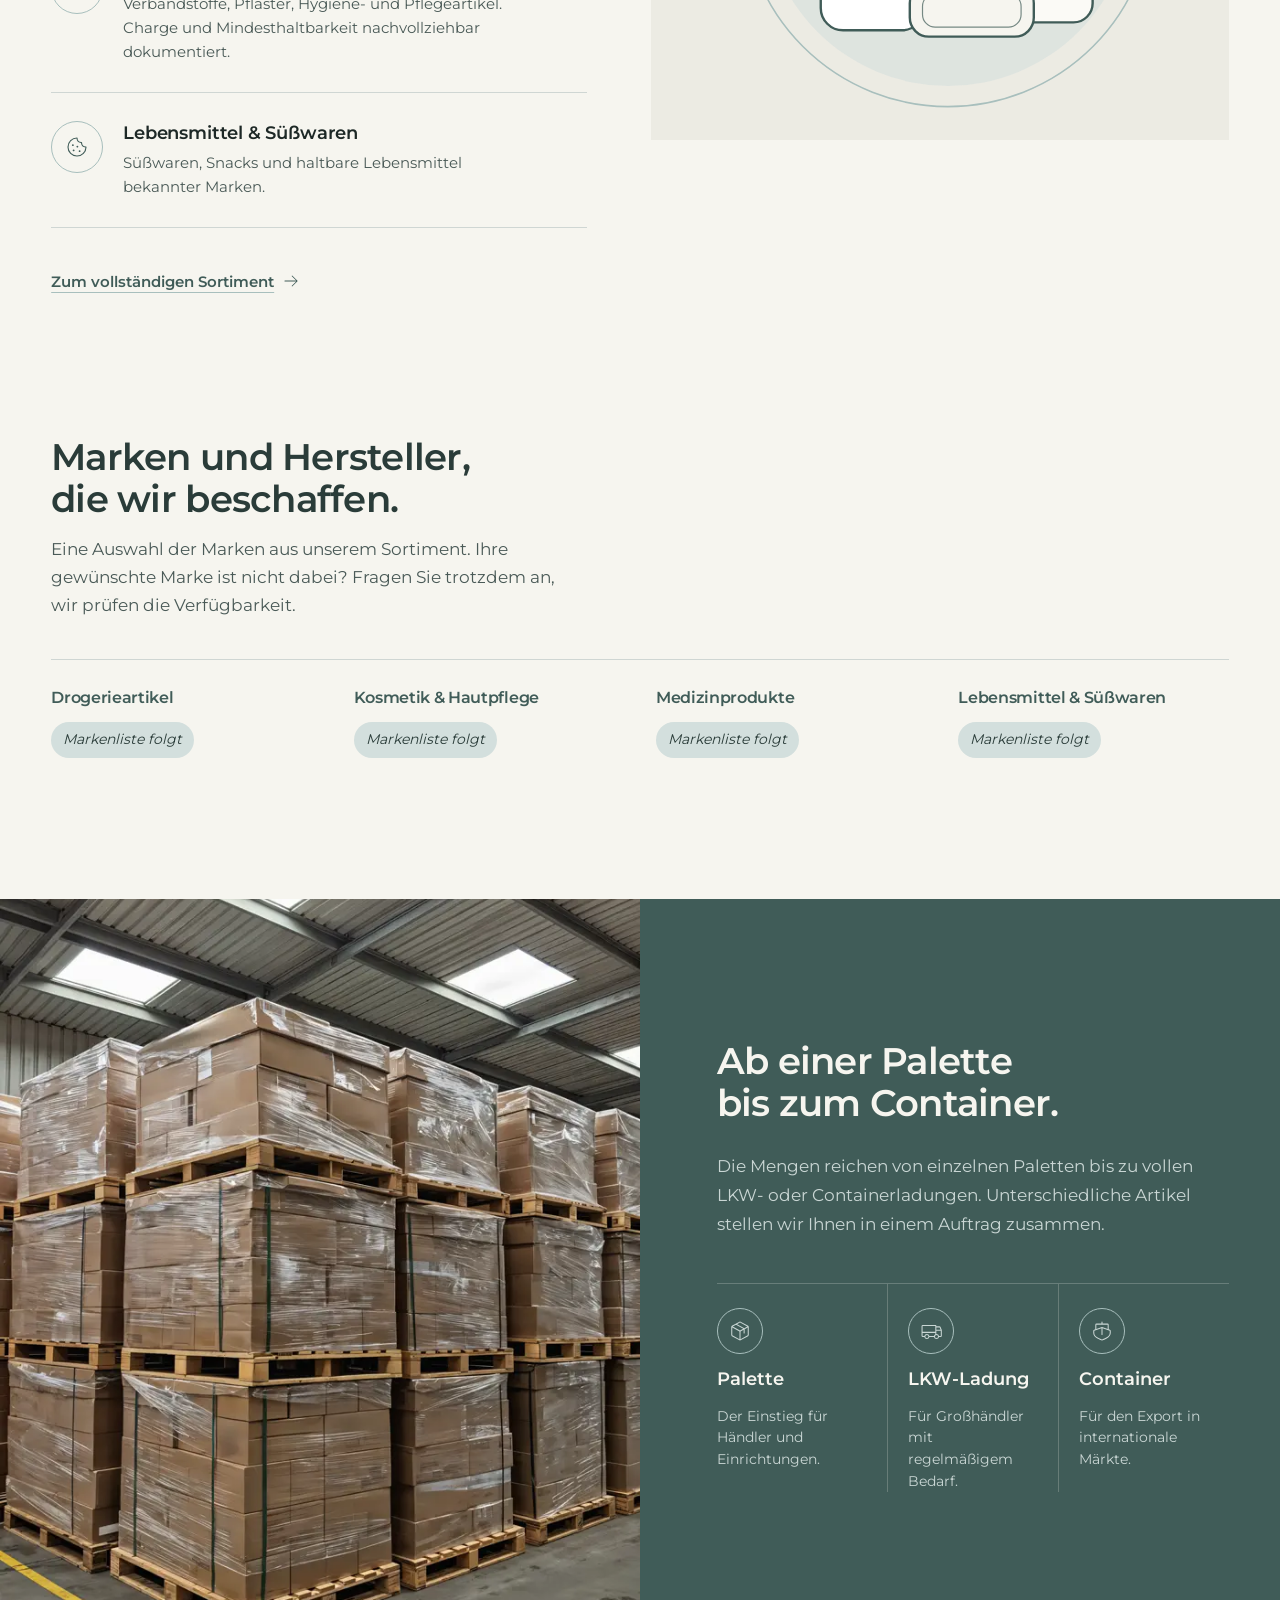
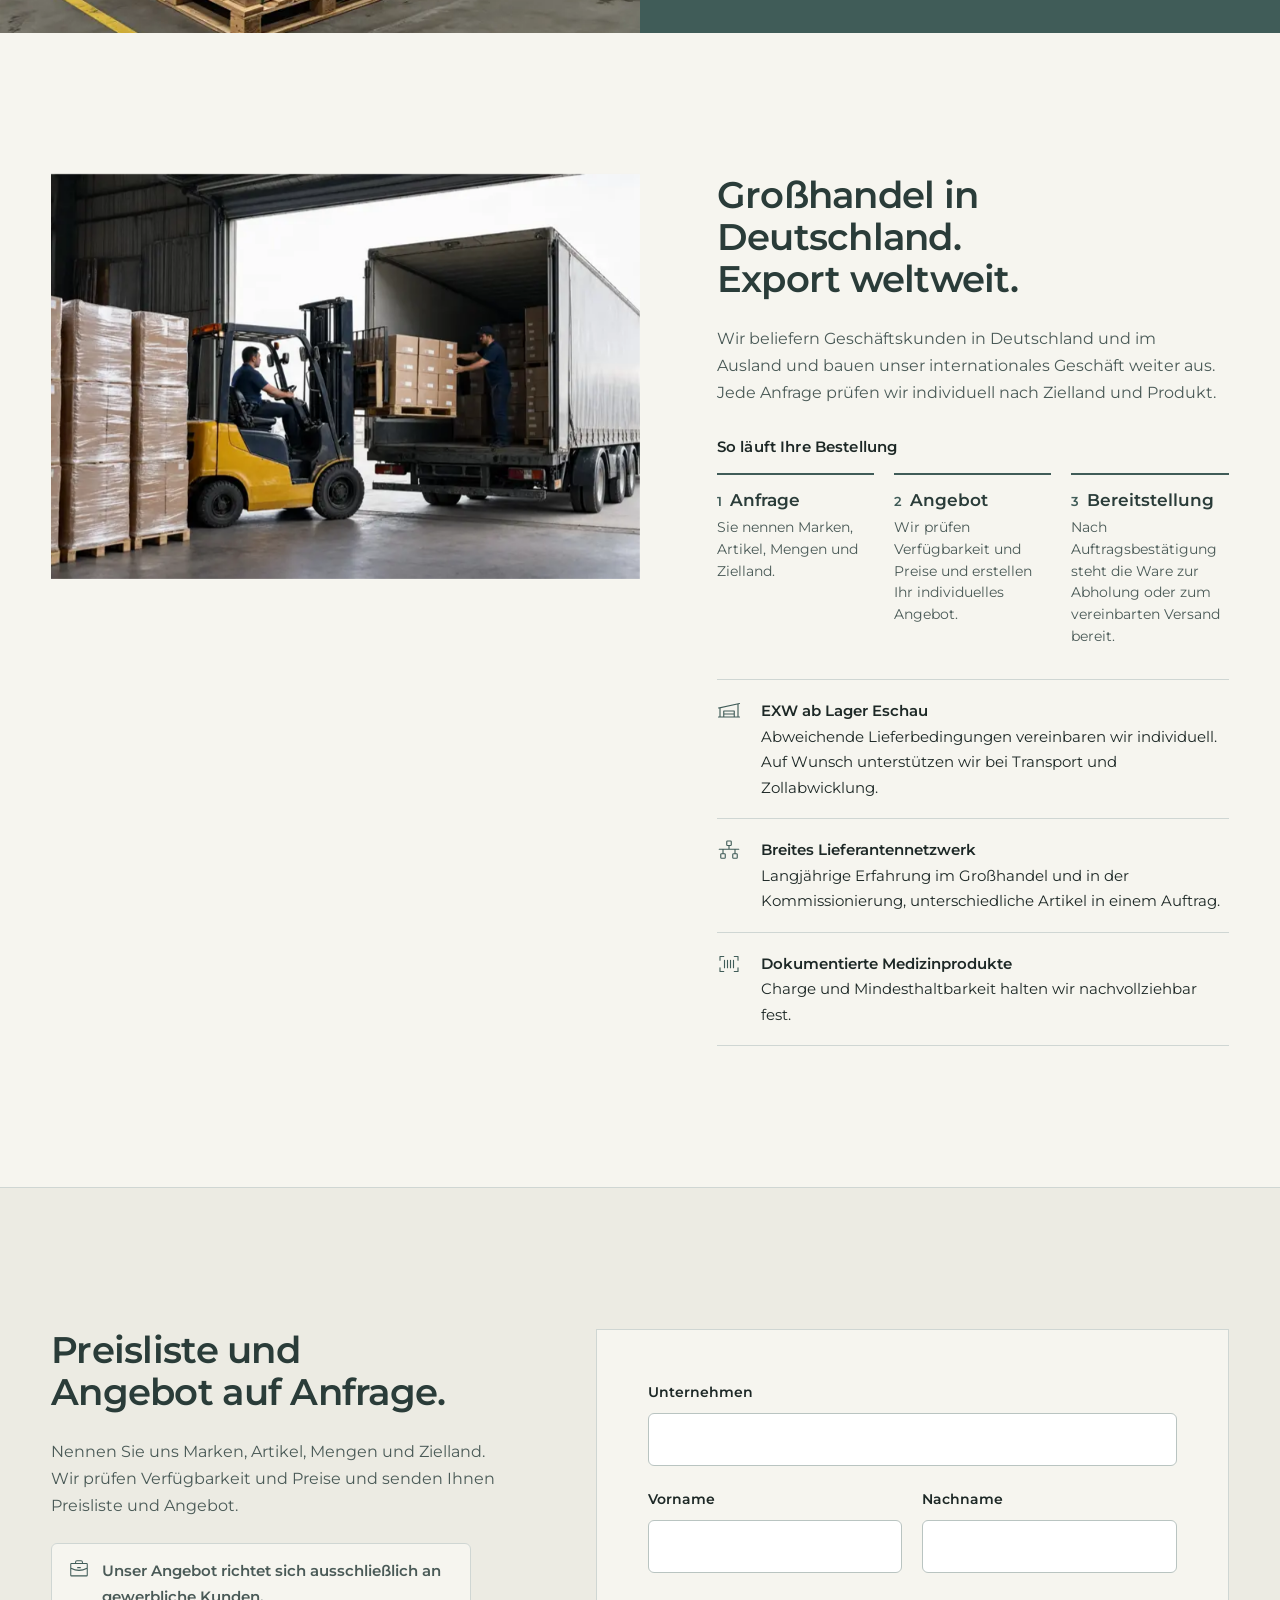
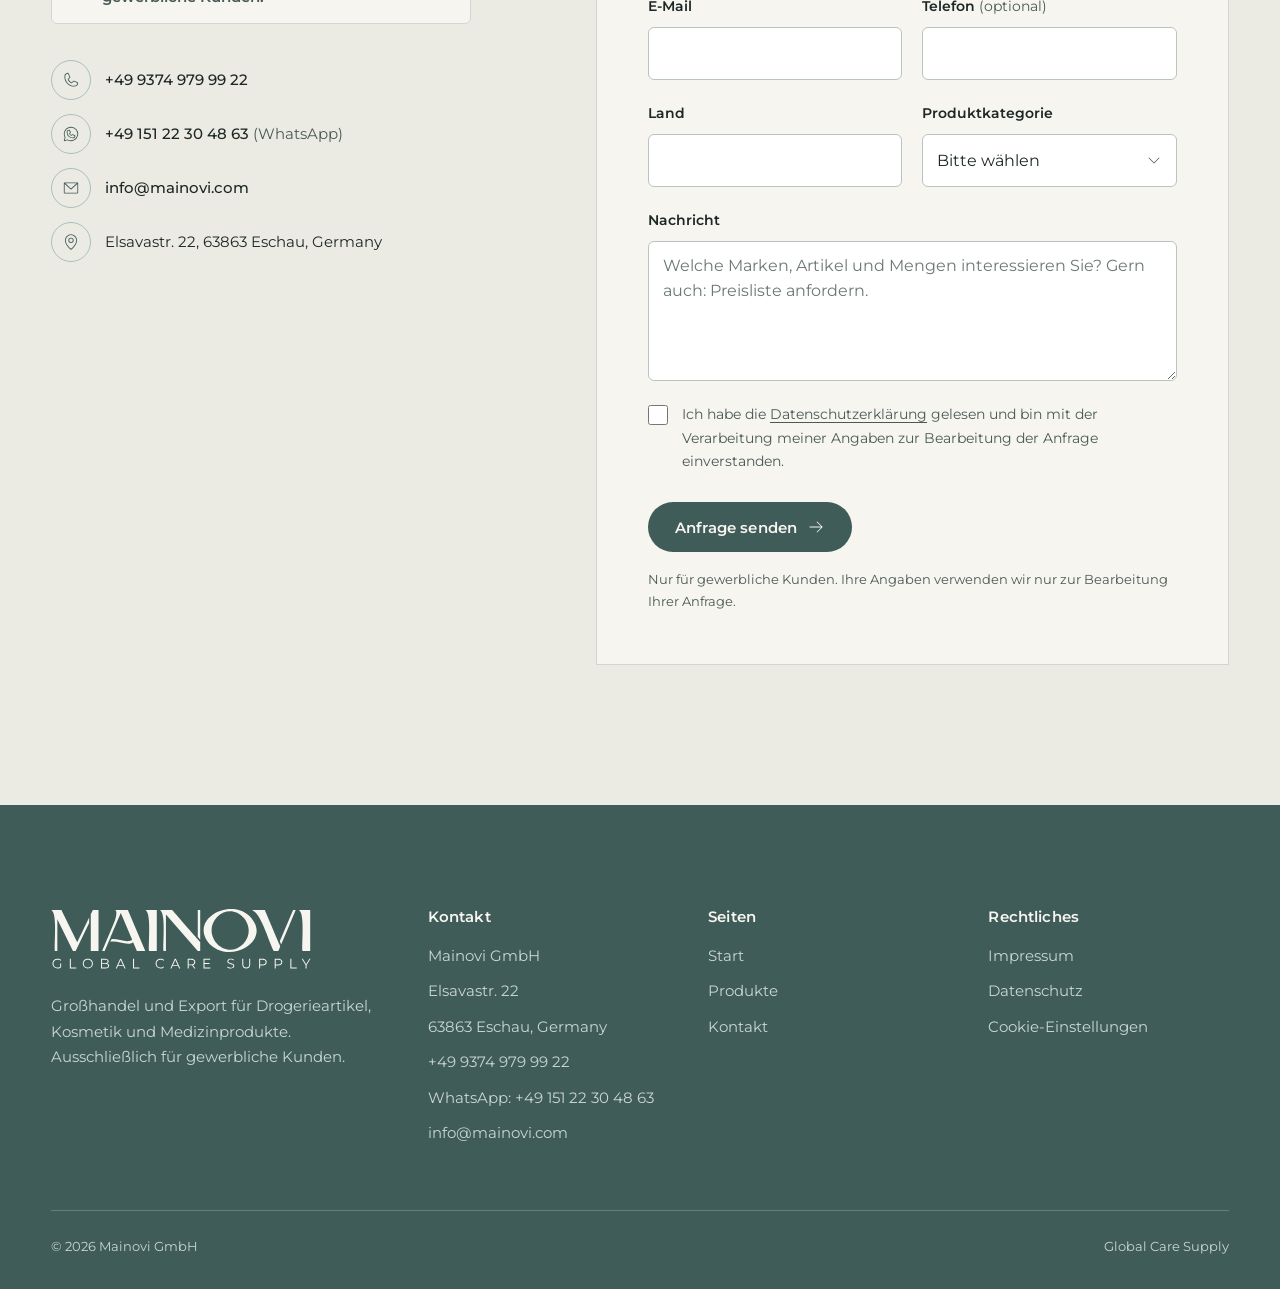
==== commit b451108c: "Export aus Navigation entfernt, CTA-Band auf Produkte hell Co-Authored-By: Claude Opus 5.5 <noreply@" ====
--- a/index.html
+++ b/index.html
@@ -8,10 +8,9 @@
   <meta name="robots" content="noindex, nofollow">
   <meta name="theme-color" content="#405C58">
   <link rel="icon" href="assets/logo/mainovi-mark-granite.svg" type="image/svg+xml">
-  <link rel="preload" href="assets/fonts/bodoni-moda-latin-standard-normal.woff2" as="font" type="font/woff2" crossorigin>
   <link rel="preload" href="assets/fonts/montserrat-latin-wght-normal.woff2" as="font" type="font/woff2" crossorigin>
   <link rel="preload" href="assets/img/hafen.webp" as="image" type="image/webp" imagesrcset="assets/img/hafen-900.webp 900w, assets/img/hafen.webp 2000w" imagesizes="100vw">
-  <link rel="stylesheet" href="assets/css/style.css?v=6">
+  <link rel="stylesheet" href="assets/css/style.css?v=8">
   <script>document.documentElement.classList.replace('no-js', 'js');</script>
 </head>
 <body>
@@ -57,9 +56,8 @@
     <nav class="nav" id="hauptnavigation" aria-label="Hauptnavigation">
       <ul class="nav-list">
         <li><a href="index.html" aria-current="page">Start</a></li>
-        <li><a href="#sortiment">Produkte</a></li>
-        <li><a href="#export">Export</a></li>
-        <li><a href="#anfrage">Kontakt</a></li>
+        <li><a href="produkte.html">Produkte</a></li>
+        <li><a href="kontakt.html">Kontakt</a></li>
       </ul>
       <div class="lang" aria-label="Sprache">
         <span aria-current="true" lang="de">DE</span>
@@ -163,7 +161,7 @@
         </div>
       </div>
 
-      <p class="range-foot reveal"><a class="text-link" href="#sortiment">Zum vollständigen Sortiment <svg aria-hidden="true"><use href="#i-arrow"/></svg></a></p>
+      <p class="range-foot reveal"><a class="text-link" href="produkte.html">Zum vollständigen Sortiment <svg aria-hidden="true"><use href="#i-arrow"/></svg></a></p>
     </div>
   </section>
 
@@ -352,14 +350,14 @@
         <h3>Seiten</h3>
         <ul>
           <li><a href="index.html">Start</a></li>
-          <li><a href="#sortiment">Produkte</a></li>
-          <li><a href="#anfrage">Kontakt</a></li>
+          <li><a href="produkte.html">Produkte</a></li>
+          <li><a href="kontakt.html">Kontakt</a></li>
         </ul>
       </div>
       <div class="footer-col">
         <h3>Rechtliches</h3>
         <ul>
-          <li><a href="#">Impressum</a></li>
+          <li><a href="impressum.html">Impressum</a></li>
           <li><a href="#">Datenschutz</a></li>
           <li><a href="#" data-cookie-settings>Cookie-Einstellungen</a></li>
         </ul>
@@ -372,6 +370,6 @@
   </div>
 </footer>
 
-<script src="assets/js/main.js?v=3" defer></script>
+<script src="assets/js/main.js?v=4" defer></script>
 </body>
 </html>
--- a/assets/css/style.css
+++ b/assets/css/style.css
@@ -675,3 +675,116 @@
   transition: opacity 400ms ease, transform 400ms var(--ease-out);
   @starting-style { opacity: 0; transform: translateY(8px) scale(0.98); }
 }
+
+/* ---------- Unterseiten ---------- */
+.page-hero { padding-block: clamp(56px, 8vw, 112px) clamp(40px, 5vw, 72px); border-bottom: 1px solid var(--line); }
+.page-hero-plain { display: grid; gap: 20px; }
+.page-hero-plain h1 { max-width: 20ch; }
+.page-hero-plain h1 { color: var(--granite-ink); }
+.page-hero-plain .lead { color: var(--ink-soft); max-width: 52ch; }
+
+.page-hero--image {
+  position: relative; isolation: isolate; overflow: hidden;
+  min-height: clamp(560px, 74vh, 720px);
+  display: flex; align-items: flex-end;
+  padding: 0 0 clamp(24px, 4vw, 56px); border: 0;
+  background: var(--granite);
+}
+.page-hero--image > .wrap { width: 100%; }
+.page-hero-media { position: absolute; inset: 0; z-index: -1; }
+.page-hero-media img { width: 100%; height: 100%; object-fit: cover; object-position: 50% 50%; }
+.page-hero-panel {
+  background: var(--porcelain); max-width: 720px;
+  padding: clamp(28px, 3.6vw, 52px);
+  display: grid; gap: 20px;
+}
+.page-hero-panel h1 { color: var(--granite-ink); }
+.page-hero-panel .lead { color: var(--ink-soft); }
+
+.cat-nav ul { list-style: none; margin: 6px 0 0; padding: 0; display: flex; flex-wrap: wrap; gap: 8px; }
+.cat-nav a {
+  display: inline-flex; align-items: center; min-height: 40px; padding: 0 16px;
+  border: 1px solid var(--line); border-radius: var(--radius-pill);
+  font-size: 0.875rem; font-weight: 600; color: var(--granite); text-decoration: none;
+  transition: background-color 200ms ease, border-color 200ms ease, color 200ms ease, transform 160ms var(--ease-out);
+}
+.cat-nav a:active { transform: scale(0.97); }
+
+.cats { padding-block: clamp(24px, 4vw, 48px) var(--section); }
+.cat {
+  display: grid; grid-template-columns: minmax(0, 1fr) minmax(0, 1fr);
+  gap: clamp(32px, 6vw, 104px); align-items: center;
+  padding-block: clamp(56px, 7vw, 104px);
+  border-bottom: 1px solid var(--line);
+  scroll-margin-top: var(--header-h);
+}
+.cat:last-child { border-bottom: 0; }
+.cat--flip .cat-media { order: 2; }
+.cat-media { background: var(--porcelain-shade); aspect-ratio: 4 / 3; }
+.cat-media img { width: 100%; height: 100%; object-fit: contain; }
+.cat-text { display: grid; gap: 18px; align-content: start; }
+.cat-text h2 { color: var(--granite-ink); }
+.cat-text .lead { color: var(--ink-soft); max-width: 46ch; }
+.cat-sub {
+  font-size: 0.8125rem; font-weight: 600; letter-spacing: 0.06em; text-transform: uppercase;
+  color: var(--ink-soft); margin-top: 10px;
+}
+.groups {
+  list-style: none; margin: -4px 0 0; padding: 0;
+  display: grid; grid-template-columns: repeat(2, minmax(0, 1fr)); column-gap: 28px;
+  border-top: 1px solid var(--line);
+}
+.groups li {
+  padding: 11px 0 11px 22px; border-bottom: 1px solid var(--line);
+  font-size: 0.9375rem; color: var(--ink); position: relative;
+}
+.groups li::before {
+  content: ""; position: absolute; left: 2px; top: 50%; width: 8px; height: 8px; margin-top: -4px;
+  border: 1px solid var(--granite); border-radius: 50%;
+}
+
+.cta-band { background: var(--porcelain-shade); border-top: 1px solid var(--line); padding-block: clamp(64px, 8vw, 112px); }
+.cta-inner { display: flex; flex-wrap: wrap; align-items: center; justify-content: space-between; gap: 32px; }
+.cta-inner h2 { color: var(--granite-ink); }
+.cta-inner p { color: var(--ink-soft); margin-top: 14px; max-width: 52ch; }
+
+.next-steps { padding-block: var(--section); }
+.next-grid { display: grid; grid-template-columns: minmax(0, 0.85fr) minmax(0, 1.15fr); gap: clamp(32px, 6vw, 104px); row-gap: 0; align-items: start; }
+.next-grid h2 { color: var(--granite-ink); grid-row: span 2; }
+.next-grid .process { margin: 0; }
+.next-grid .facts { margin-top: 24px; }
+
+.legal { padding-block: clamp(48px, 6vw, 88px) var(--section); }
+.legal-body > * { max-width: 760px; }
+.legal-body h2 { font-size: 1.125rem; color: var(--granite-ink); margin-top: 40px; }
+.legal-body h2:first-child { margin-top: 0; }
+.legal-body p { margin-top: 10px; color: var(--ink-soft); }
+.legal-body a { color: var(--granite); }
+.todo-block { display: inline-block; padding: 8px 14px; background: var(--teal-soft); color: var(--granite-ink) !important; font-style: italic; border-radius: 6px; }
+
+@media (prefers-reduced-motion: no-preference) {
+  .page-hero-media img { animation: hero-settle 1.8s var(--ease-out) both; }
+  .page-hero-panel { animation: panel-rise 1.1s 0.25s var(--ease-out) both; }
+  .page-hero-panel > *, .page-hero-plain > * { animation: fade-up 0.9s var(--ease-out) both; }
+  .page-hero-panel > *:nth-child(1), .page-hero-plain > *:nth-child(1) { animation-delay: 0.3s; }
+  .page-hero-panel > *:nth-child(2), .page-hero-plain > *:nth-child(2) { animation-delay: 0.42s; }
+  .page-hero-panel > *:nth-child(3) { animation-delay: 0.54s; }
+}
+
+@media (max-width: 900px) {
+  .page-hero--image { display: block; min-height: 0; padding: 0; background: var(--porcelain); border-bottom: 1px solid var(--line); }
+  .page-hero--image > .wrap { padding-inline: 0; }
+  .page-hero-media { position: relative; inset: auto; z-index: auto; aspect-ratio: 4 / 3; overflow: hidden; }
+  .page-hero-panel { max-width: none; padding: 28px var(--gutter) 40px; }
+  .cat { grid-template-columns: minmax(0, 1fr); gap: 28px; }
+  .cat--flip .cat-media { order: 0; }
+  .next-grid { grid-template-columns: minmax(0, 1fr); row-gap: 28px; }
+  .next-grid h2 { grid-row: auto; }
+}
+@media (max-width: 600px) {
+  .groups { grid-template-columns: minmax(0, 1fr); }
+  .cta-inner .btn { width: 100%; }
+}
+@media (hover: hover) and (pointer: fine) {
+  .cat-nav a:hover { background: var(--granite); border-color: var(--granite); color: var(--porcelain); }
+}
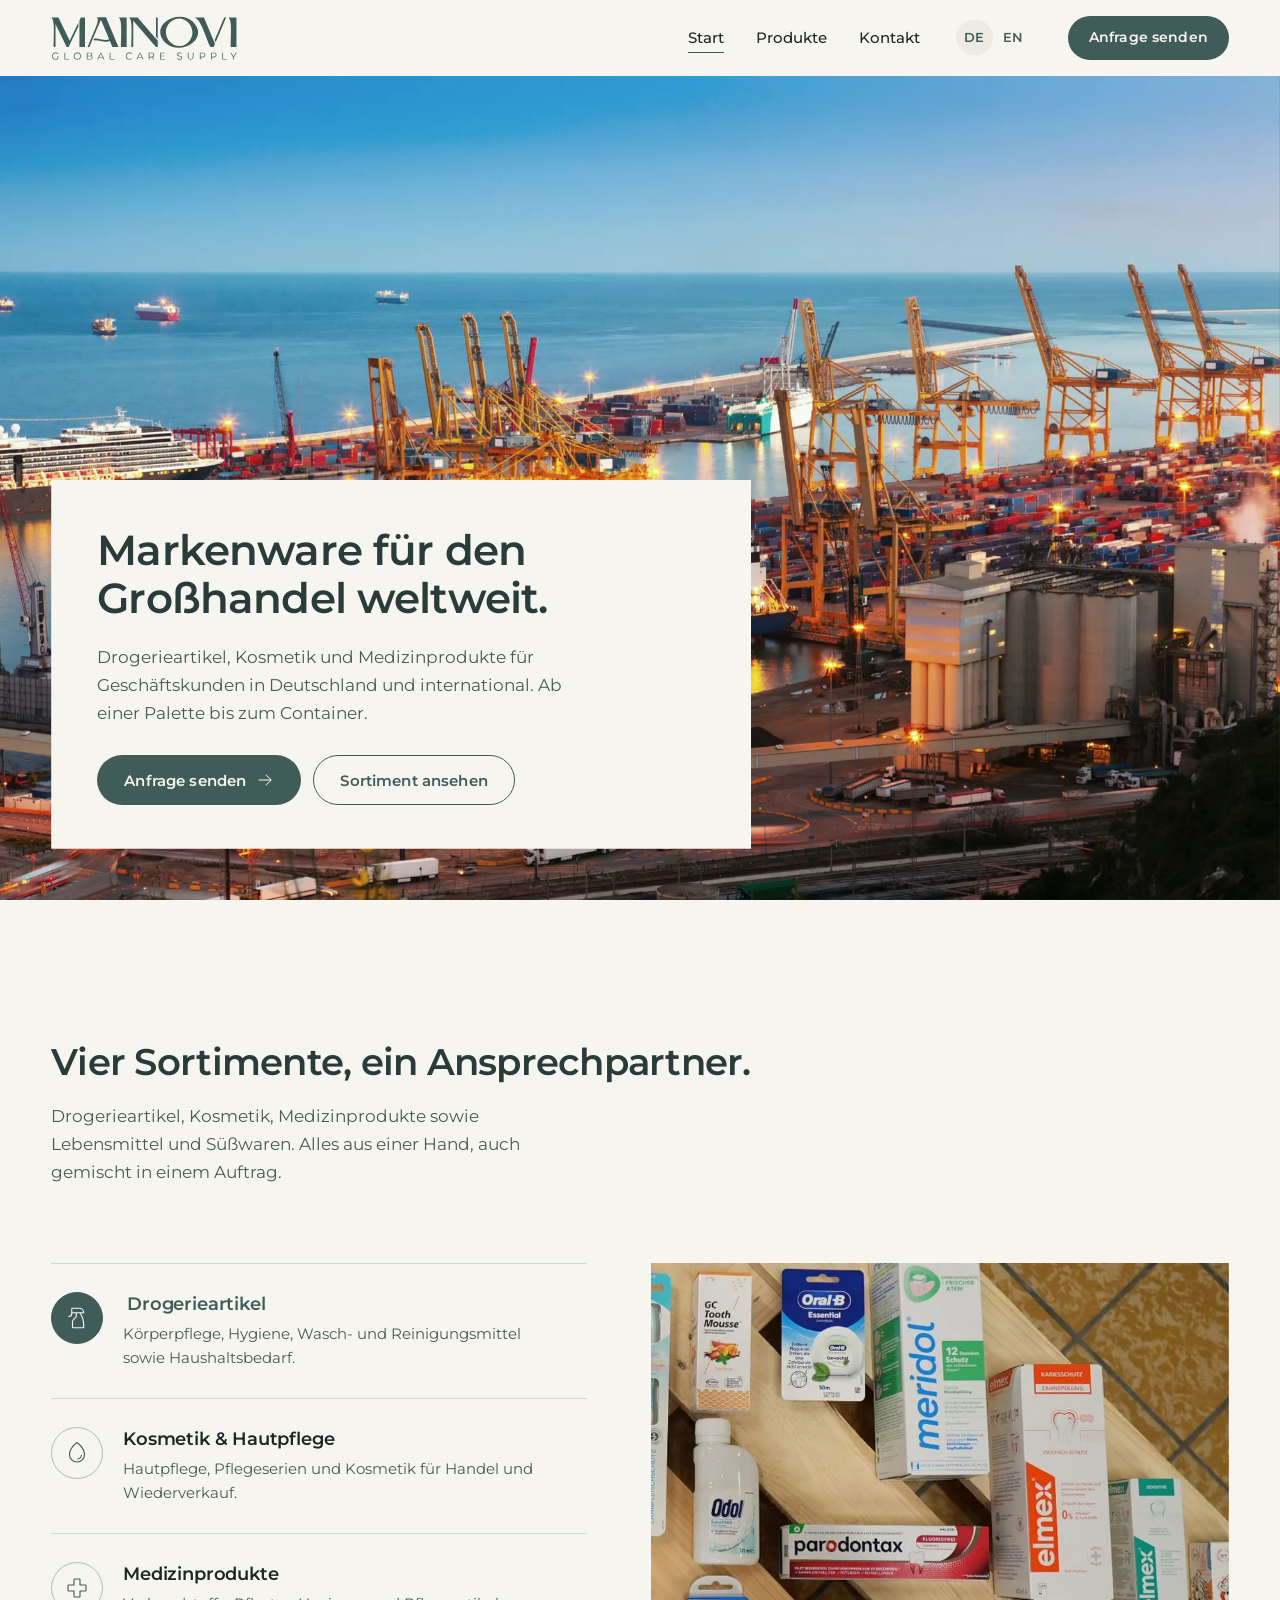
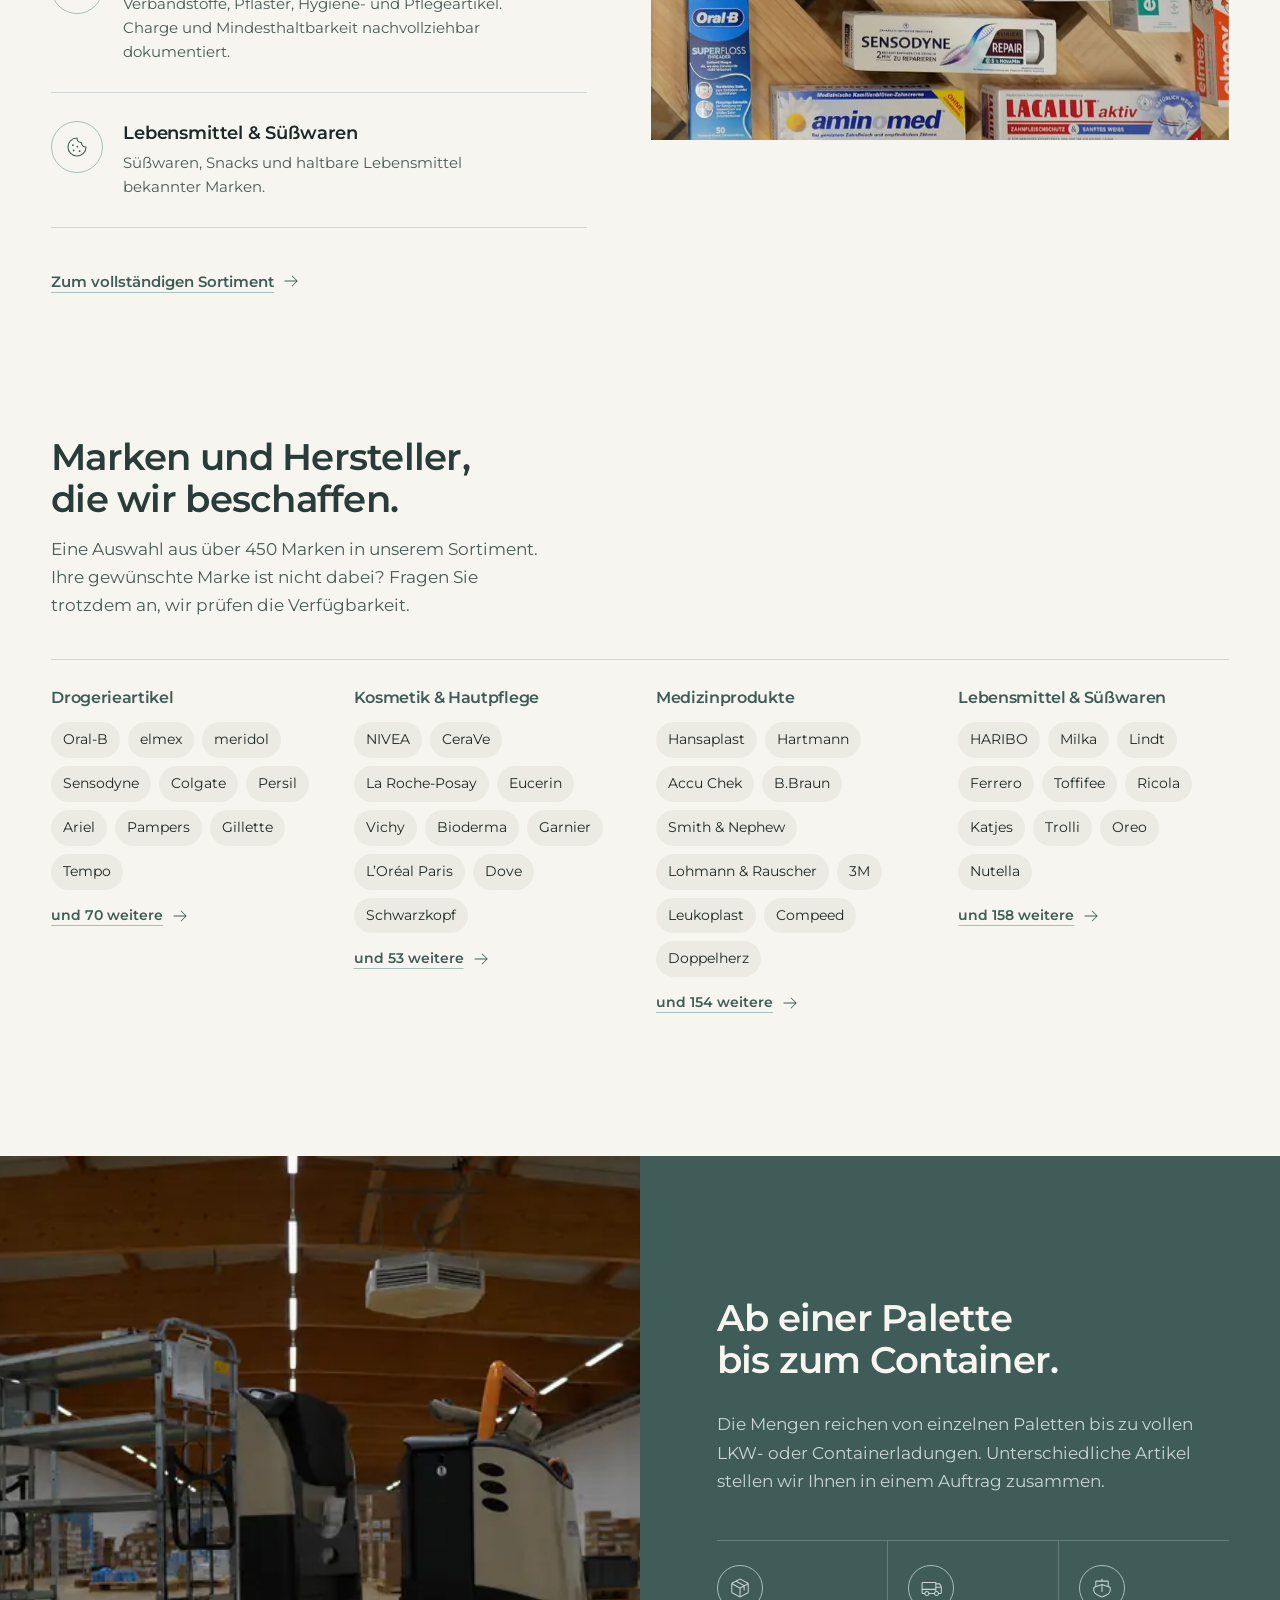
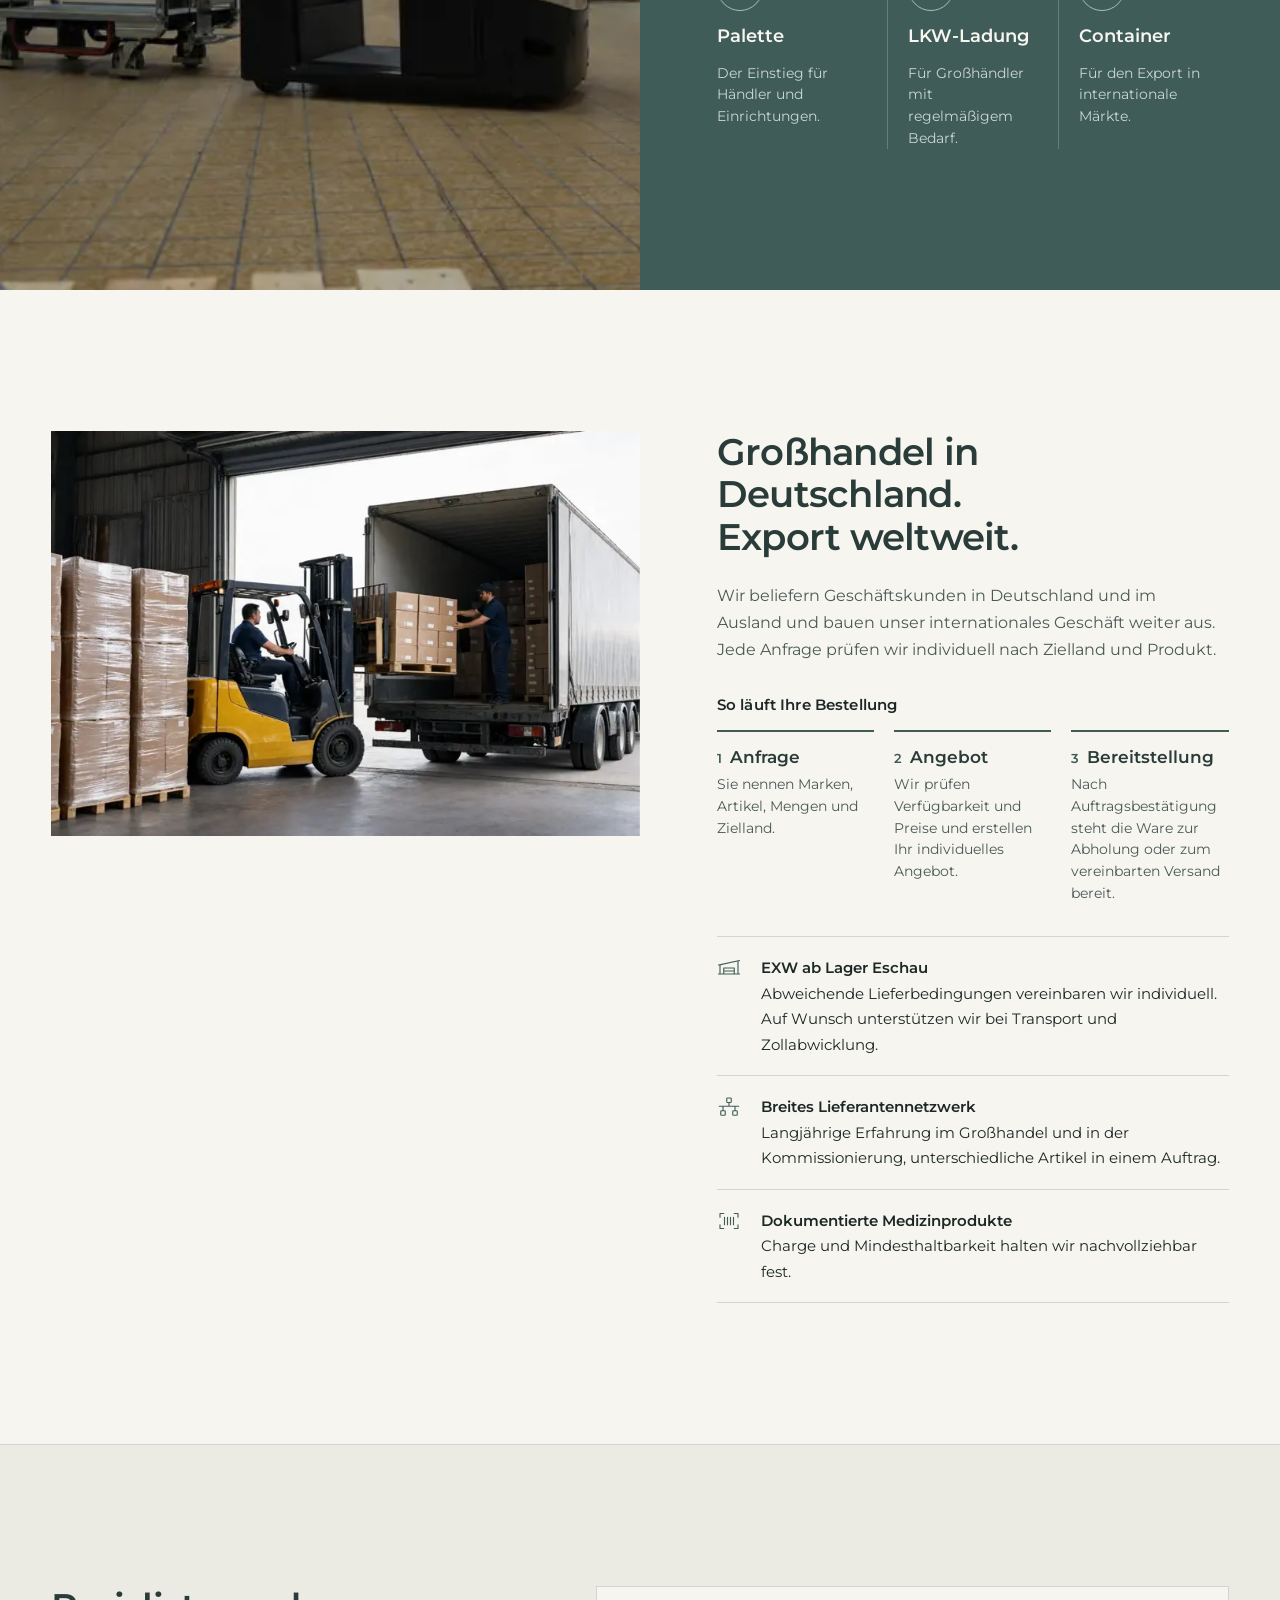
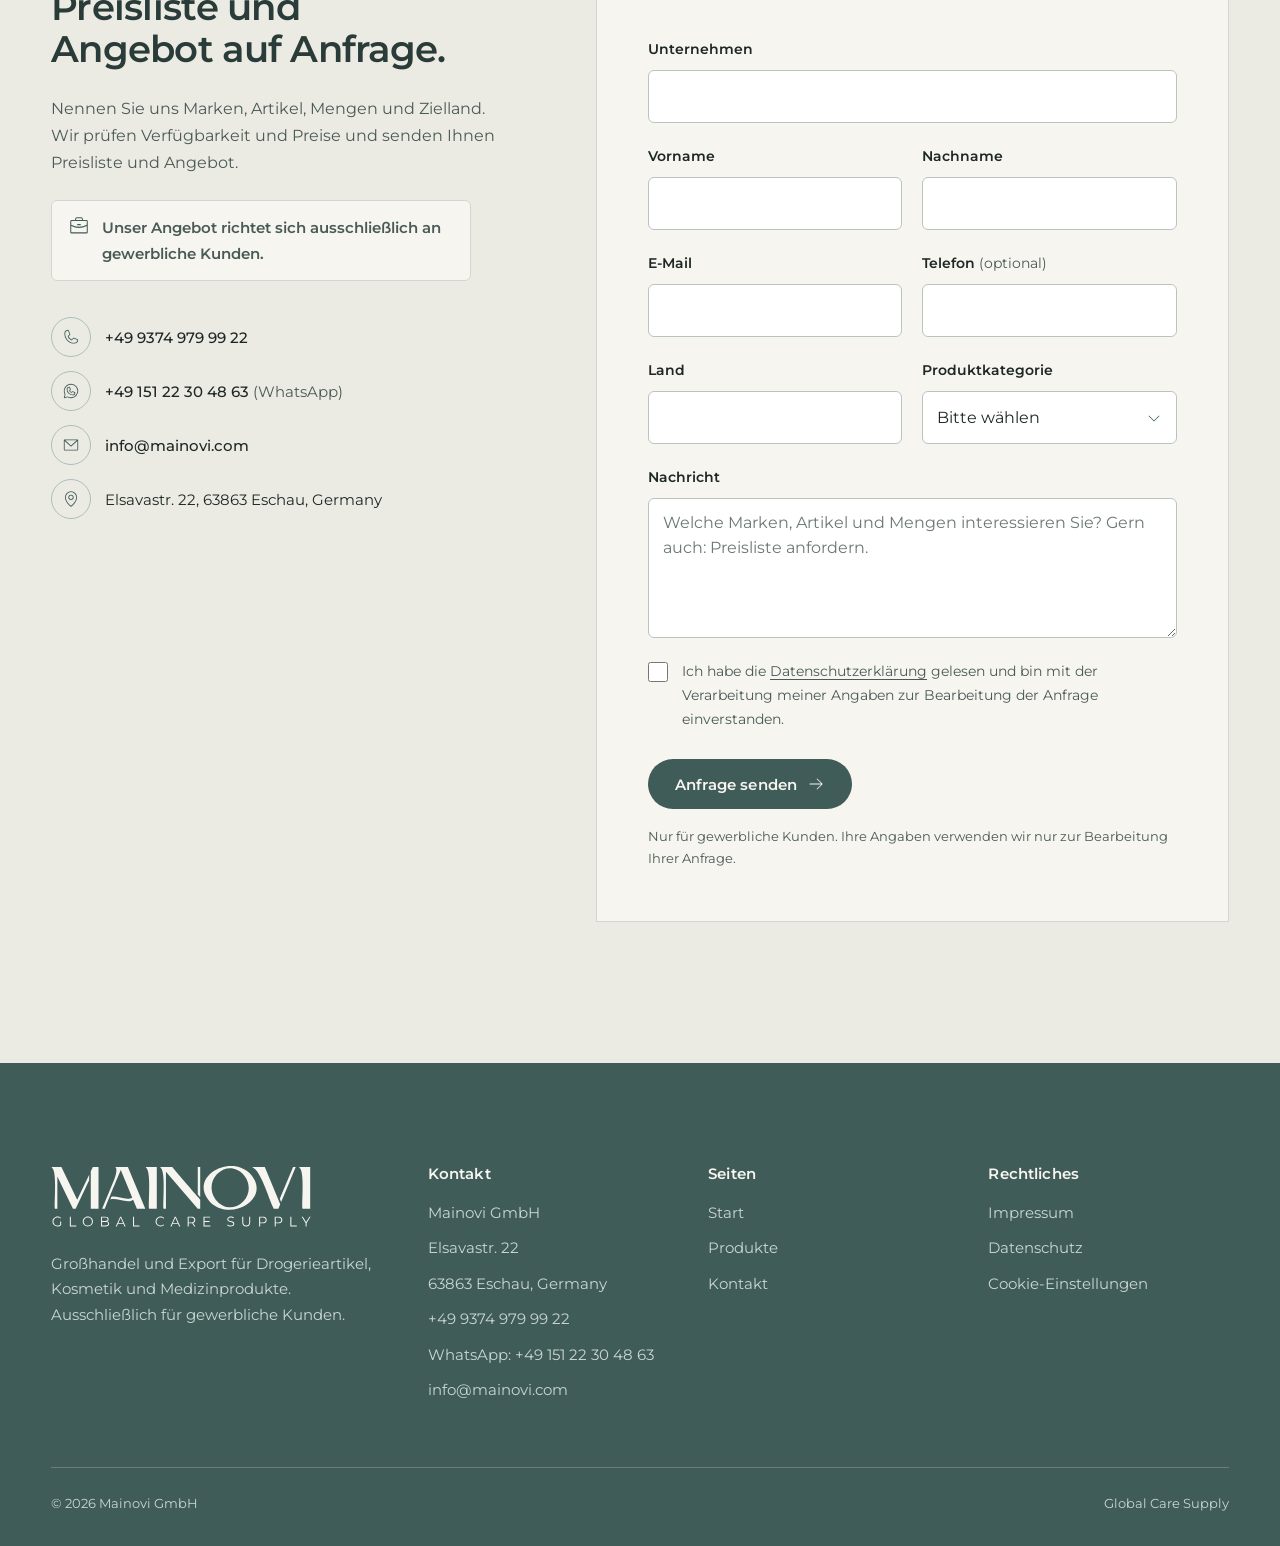
==== commit 4a414b17: "Eigene Produkt- und Lagerfotos, vollständige Markenliste eingebaut Co-Authored-By: Claude Opus 5.5 <" ====
--- a/index.html
+++ b/index.html
@@ -10,7 +10,7 @@
   <link rel="icon" href="assets/logo/mainovi-mark-granite.svg" type="image/svg+xml">
   <link rel="preload" href="assets/fonts/montserrat-latin-wght-normal.woff2" as="font" type="font/woff2" crossorigin>
   <link rel="preload" href="assets/img/hafen.webp" as="image" type="image/webp" imagesrcset="assets/img/hafen-900.webp 900w, assets/img/hafen.webp 2000w" imagesizes="100vw">
-  <link rel="stylesheet" href="assets/css/style.css?v=8">
+  <link rel="stylesheet" href="assets/css/style.css?v=9">
   <script>document.documentElement.classList.replace('no-js', 'js');</script>
 </head>
 <body>
@@ -108,7 +108,7 @@
               </span>
               <svg class="range-arrow" aria-hidden="true"><use href="#i-arrow"/></svg>
             </button>
-            <div class="range-thumb"><img src="assets/img/illu-drogerie.svg" width="800" height="600" alt="" loading="lazy"></div>
+            <div class="range-thumb"><img src="assets/img/produkte/drogerie-detail-560.webp" width="560" height="462" alt="" loading="lazy"></div>
           </li>
           <li class="range-item" data-key="kosmetik">
             <button class="range-trigger" type="button" aria-pressed="false" aria-controls="range-stage">
@@ -119,7 +119,7 @@
               </span>
               <svg class="range-arrow" aria-hidden="true"><use href="#i-arrow"/></svg>
             </button>
-            <div class="range-thumb"><img src="assets/img/illu-kosmetik.svg" width="800" height="600" alt="" loading="lazy"></div>
+            <div class="range-thumb"><img src="assets/img/produkte/kosmetik-detail-560.webp" width="560" height="462" alt="" loading="lazy"></div>
           </li>
           <li class="range-item" data-key="medizin">
             <button class="range-trigger" type="button" aria-pressed="false" aria-controls="range-stage">
@@ -130,7 +130,7 @@
               </span>
               <svg class="range-arrow" aria-hidden="true"><use href="#i-arrow"/></svg>
             </button>
-            <div class="range-thumb"><img src="assets/img/illu-medizinprodukte.svg" width="800" height="600" alt="" loading="lazy"></div>
+            <div class="range-thumb"><img src="assets/img/produkte/medizin-detail-560.webp" width="560" height="462" alt="" loading="lazy"></div>
           </li>
           <li class="range-item" data-key="fmcg">
             <button class="range-trigger" type="button" aria-pressed="false" aria-controls="range-stage">
@@ -141,22 +141,22 @@
               </span>
               <svg class="range-arrow" aria-hidden="true"><use href="#i-arrow"/></svg>
             </button>
-            <div class="range-thumb"><img src="assets/img/illu-fmcg.svg" width="800" height="600" alt="" loading="lazy"></div>
+            <div class="range-thumb"><img src="assets/img/produkte/lebensmittel-detail-560.webp" width="560" height="462" alt="" loading="lazy"></div>
           </li>
         </ul>
 
         <div class="range-stage" id="range-stage" aria-live="polite">
           <figure class="is-active" data-key="drogerie">
-            <img src="assets/img/illu-drogerie.svg" width="800" height="600" alt="Illustration: Pumpflasche, Sprühflasche, Seife und Seifenblasen" loading="lazy">
+            <img src="assets/img/produkte/drogerie-detail.webp" srcset="assets/img/produkte/drogerie-detail-560.webp 560w, assets/img/produkte/drogerie-detail.webp 860w" sizes="(max-width: 900px) 90vw, 600px" width="860" height="710" alt="Zahnpflege-Produkte auf einer Palette" loading="lazy">
           </figure>
           <figure data-key="kosmetik">
-            <img src="assets/img/illu-kosmetik.svg" width="800" height="600" alt="Illustration: Cremetiegel, Tube und Pipettenflasche" loading="lazy">
+            <img src="assets/img/produkte/kosmetik-detail.webp" srcset="assets/img/produkte/kosmetik-detail-560.webp 560w, assets/img/produkte/kosmetik-detail.webp 860w" sizes="(max-width: 900px) 90vw, 600px" width="860" height="710" alt="Hautpflege-Produkte auf einer Palette" loading="lazy">
           </figure>
           <figure data-key="medizin">
-            <img src="assets/img/illu-medizinprodukte.svg" width="800" height="600" alt="Illustration: Verbandrolle, Pflaster und Kompresse" loading="lazy">
+            <img src="assets/img/produkte/medizin-detail.webp" srcset="assets/img/produkte/medizin-detail-560.webp 560w, assets/img/produkte/medizin-detail.webp 860w" sizes="(max-width: 900px) 90vw, 600px" width="860" height="710" alt="Nahrungsergänzung und Medizinprodukte auf einer Palette" loading="lazy">
           </figure>
           <figure data-key="fmcg">
-            <img src="assets/img/illu-fmcg.svg" width="800" height="600" alt="Illustration: Karton, Vorratsglas, Süßwarenbeutel und Bonbon" loading="lazy">
+            <img src="assets/img/produkte/lebensmittel-detail.webp" srcset="assets/img/produkte/lebensmittel-detail-560.webp 560w, assets/img/produkte/lebensmittel-detail.webp 860w" sizes="(max-width: 900px) 90vw, 600px" width="860" height="710" alt="Süßwaren auf einer Palette" loading="lazy">
           </figure>
         </div>
       </div>
@@ -170,23 +170,20 @@
     <div class="wrap">
       <div class="brands-head reveal">
         <h2 id="brands-title">Marken und Hersteller, die wir beschaffen.</h2>
-        <p class="lead">Eine Auswahl der Marken aus unserem Sortiment. Ihre gewünschte Marke ist nicht dabei? Fragen Sie trotzdem an, wir prüfen die Verfügbarkeit.</p>
+        <p class="lead">Eine Auswahl aus über 450 Marken in unserem Sortiment. Ihre gewünschte Marke ist nicht dabei? Fragen Sie trotzdem an, wir prüfen die Verfügbarkeit.</p>
       </div>
       <div class="brands-grid reveal">
-        <div><h3>Drogerieartikel</h3><ul class="brand-list"><li class="todo-pill">Markenliste folgt</li></ul></div>
-        <div><h3>Kosmetik &amp; Hautpflege</h3><ul class="brand-list"><li class="todo-pill">Markenliste folgt</li></ul></div>
-        <div><h3>Medizinprodukte</h3><ul class="brand-list"><li class="todo-pill">Markenliste folgt</li></ul></div>
-        <div><h3>Lebensmittel &amp; Süßwaren</h3><ul class="brand-list"><li class="todo-pill">Markenliste folgt</li></ul></div>
+        <div><h3>Drogerieartikel</h3><ul class="brand-list"><li>Oral-B</li><li>elmex</li><li>meridol</li><li>Sensodyne</li><li>Colgate</li><li>Persil</li><li>Ariel</li><li>Pampers</li><li>Gillette</li><li>Tempo</li></ul><a class="text-link brand-more" href="produkte.html#drogerie-marken">und 70 weitere <svg aria-hidden="true"><use href="#i-arrow"/></svg></a></div>
+        <div><h3>Kosmetik &amp; Hautpflege</h3><ul class="brand-list"><li>NIVEA</li><li>CeraVe</li><li>La Roche-Posay</li><li>Eucerin</li><li>Vichy</li><li>Bioderma</li><li>Garnier</li><li>L’Oréal Paris</li><li>Dove</li><li>Schwarzkopf</li></ul><a class="text-link brand-more" href="produkte.html#kosmetik-marken">und 53 weitere <svg aria-hidden="true"><use href="#i-arrow"/></svg></a></div>
+        <div><h3>Medizinprodukte</h3><ul class="brand-list"><li>Hansaplast</li><li>Hartmann</li><li>Accu Chek</li><li>B.Braun</li><li>Smith &amp; Nephew</li><li>Lohmann &amp; Rauscher</li><li>3M</li><li>Leukoplast</li><li>Compeed</li><li>Doppelherz</li></ul><a class="text-link brand-more" href="produkte.html#medizin-marken">und 154 weitere <svg aria-hidden="true"><use href="#i-arrow"/></svg></a></div>
+        <div><h3>Lebensmittel &amp; Süßwaren</h3><ul class="brand-list"><li>HARIBO</li><li>Milka</li><li>Lindt</li><li>Ferrero</li><li>Toffifee</li><li>Ricola</li><li>Katjes</li><li>Trolli</li><li>Oreo</li><li>Nutella</li></ul><a class="text-link brand-more" href="produkte.html#lebensmittel-marken">und 158 weitere <svg aria-hidden="true"><use href="#i-arrow"/></svg></a></div>
       </div>
     </div>
   </section>
 
   <section class="volume on-granite" aria-labelledby="volume-title">
     <div class="volume-media">
-      <img src="assets/img/paletten.webp"
-           srcset="assets/img/paletten-700.webp 700w, assets/img/paletten.webp 1118w"
-           sizes="(max-width: 900px) 100vw, 50vw" width="1118" height="1600"
-           alt="Gestapelte, foliierte Paletten mit Kartons in einer Lagerhalle" loading="lazy">
+      <img src="assets/img/lager-halle.webp" srcset="assets/img/lager-halle-900.webp 900w, assets/img/lager-halle.webp 1672w" sizes="(max-width: 900px) 100vw, 50vw" width="1672" height="941" alt="Lagerhalle der MAINOVI in Eschau mit Kommissionierwagen und Flurförderzeugen" loading="lazy">
     </div>
     <div class="volume-content">
       <h2 id="volume-title" class="reveal">Ab einer Palette bis zum Container.</h2>
@@ -370,6 +367,6 @@
   </div>
 </footer>
 
-<script src="assets/js/main.js?v=4" defer></script>
+<script src="assets/js/main.js?v=5" defer></script>
 </body>
 </html>
--- a/assets/css/style.css
+++ b/assets/css/style.css
@@ -340,6 +340,7 @@
   font-size: 0.875rem; padding: 6px 12px; border-radius: var(--radius-pill);
   background: var(--porcelain-shade); color: var(--ink);
 }
+.brand-more { display: inline-flex; margin-top: 14px; font-size: 0.875rem; }
 .brand-list .todo-pill { background: var(--teal-soft); color: var(--granite-ink); font-style: italic; }
 @media (max-width: 900px) { .brands-grid { grid-template-columns: repeat(2, minmax(0, 1fr)); } }
 @media (max-width: 600px) { .brands-grid { grid-template-columns: minmax(0, 1fr); gap: 24px; } }
@@ -353,7 +354,7 @@
   min-height: 640px;
 }
 .volume-media { position: relative; min-height: 360px; }
-.volume-media img { position: absolute; inset: 0; width: 100%; height: 100%; object-fit: cover; object-position: 50% 60%; }
+.volume-media img { position: absolute; inset: 0; width: 100%; height: 100%; object-fit: cover; object-position: 48% 55%; }
 .volume-content {
   padding: var(--section) var(--gutter);
   padding-left: clamp(32px, 6vw, 104px);
@@ -712,25 +713,33 @@
 
 .cats { padding-block: clamp(24px, 4vw, 48px) var(--section); }
 .cat {
-  display: grid; grid-template-columns: minmax(0, 1fr) minmax(0, 1fr);
-  gap: clamp(32px, 6vw, 104px); align-items: center;
+  display: grid; gap: clamp(32px, 4vw, 56px);
   padding-block: clamp(56px, 7vw, 104px);
   border-bottom: 1px solid var(--line);
   scroll-margin-top: var(--header-h);
 }
-.cat:last-child { border-bottom: 0; }
-.cat--flip .cat-media { order: 2; }
-.cat-media { background: var(--porcelain-shade); aspect-ratio: 4 / 3; }
-.cat-media img { width: 100%; height: 100%; object-fit: contain; }
-.cat-text { display: grid; gap: 18px; align-content: start; }
-.cat-text h2 { color: var(--granite-ink); }
-.cat-text .lead { color: var(--ink-soft); max-width: 46ch; }
+.cat:last-child { border-bottom: 0; padding-bottom: 0; }
+.cat-photo { margin: 0; aspect-ratio: 2.6 / 1; overflow: hidden; background: var(--porcelain-shade); }
+.cat-photo img { width: 100%; height: 100%; object-fit: cover; }
+.cat-body {
+  display: grid; grid-template-columns: minmax(0, 0.9fr) minmax(0, 1.1fr);
+  gap: clamp(32px, 6vw, 104px); align-items: start;
+}
+.cat-intro { display: grid; gap: 18px; align-content: start; }
+.cat-intro h2 { color: var(--granite-ink); }
+.cat-intro .lead { color: var(--ink-soft); max-width: 46ch; }
+.cat-groups { display: grid; gap: 14px; }
 .cat-sub {
   font-size: 0.8125rem; font-weight: 600; letter-spacing: 0.06em; text-transform: uppercase;
-  color: var(--ink-soft); margin-top: 10px;
+  color: var(--ink-soft);
+}
+.cat-sub .count {
+  display: inline-grid; place-items: center; min-width: 28px; height: 22px; padding: 0 8px; margin-left: 8px;
+  border-radius: var(--radius-pill); background: var(--teal-soft); color: var(--granite-ink);
+  font-size: 0.75rem; letter-spacing: 0; font-variant-numeric: tabular-nums;
 }
 .groups {
-  list-style: none; margin: -4px 0 0; padding: 0;
+  list-style: none; margin: 0; padding: 0;
   display: grid; grid-template-columns: repeat(2, minmax(0, 1fr)); column-gap: 28px;
   border-top: 1px solid var(--line);
 }
@@ -741,6 +750,29 @@
 .groups li::before {
   content: ""; position: absolute; left: 2px; top: 50%; width: 8px; height: 8px; margin-top: -4px;
   border: 1px solid var(--granite); border-radius: 50%;
+}
+
+/* Markenliste: vollständig im Dokument (SEO), optisch eingeklappt */
+.cat-brands { background: var(--porcelain-shade); padding: clamp(24px, 3vw, 40px); display: grid; gap: 18px; justify-items: start; }
+.brand-cloud { width: 100%; position: relative; }
+.brand-cloud ul {
+  list-style: none; margin: 0; padding: 0;
+  columns: 11rem; column-gap: 28px;
+  font-size: 0.9375rem; line-height: 1.5; color: var(--ink);
+}
+.brand-cloud li { break-inside: avoid; padding: 3px 0; }
+.brand-cloud.is-collapsed { max-height: 10.5rem; overflow: hidden;
+  -webkit-mask-image: linear-gradient(to bottom, #000 55%, transparent);
+          mask-image: linear-gradient(to bottom, #000 55%, transparent); }
+.more-toggle {
+  display: inline-flex; align-items: center; min-height: 44px; padding: 0 20px;
+  border: 1px solid var(--granite); border-radius: var(--radius-pill); background: transparent;
+  color: var(--granite); font: inherit; font-size: 0.875rem; font-weight: 600; cursor: pointer;
+  transition: background-color 200ms ease, color 200ms ease, transform 160ms var(--ease-out);
+}
+.more-toggle:active { transform: scale(0.97); }
+@media (hover: hover) and (pointer: fine) {
+  .more-toggle:hover { background: var(--granite); color: var(--porcelain); }
 }
 
 .cta-band { background: var(--porcelain-shade); border-top: 1px solid var(--line); padding-block: clamp(64px, 8vw, 112px); }
@@ -776,13 +808,15 @@
   .page-hero--image > .wrap { padding-inline: 0; }
   .page-hero-media { position: relative; inset: auto; z-index: auto; aspect-ratio: 4 / 3; overflow: hidden; }
   .page-hero-panel { max-width: none; padding: 28px var(--gutter) 40px; }
-  .cat { grid-template-columns: minmax(0, 1fr); gap: 28px; }
-  .cat--flip .cat-media { order: 0; }
+  .cat-body { grid-template-columns: minmax(0, 1fr); gap: 28px; }
+  .cat-photo { aspect-ratio: 2 / 1; }
   .next-grid { grid-template-columns: minmax(0, 1fr); row-gap: 28px; }
   .next-grid h2 { grid-row: auto; }
 }
 @media (max-width: 600px) {
   .groups { grid-template-columns: minmax(0, 1fr); }
+  .brand-cloud ul { columns: 2; column-gap: 16px; font-size: 0.875rem; }
+  .cat-brands { padding: 20px; }
   .cta-inner .btn { width: 100%; }
 }
 @media (hover: hover) and (pointer: fine) {
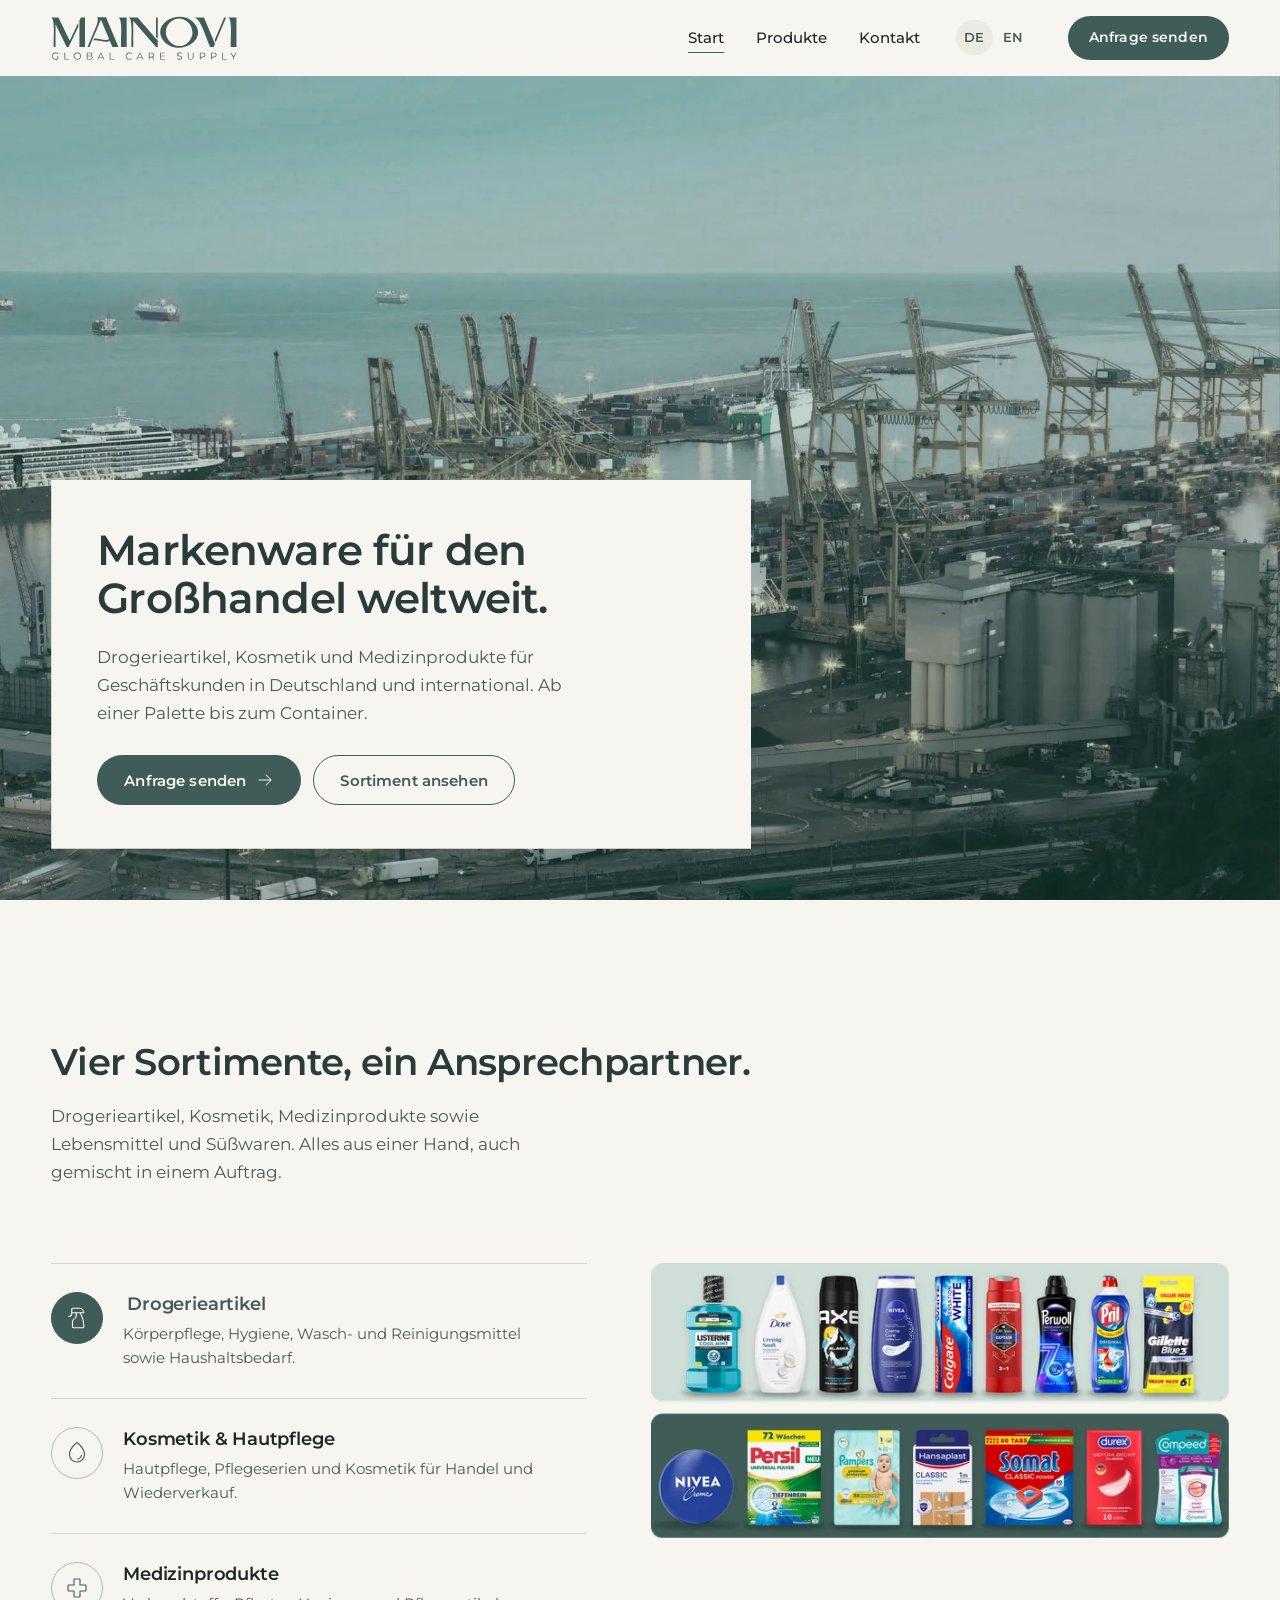
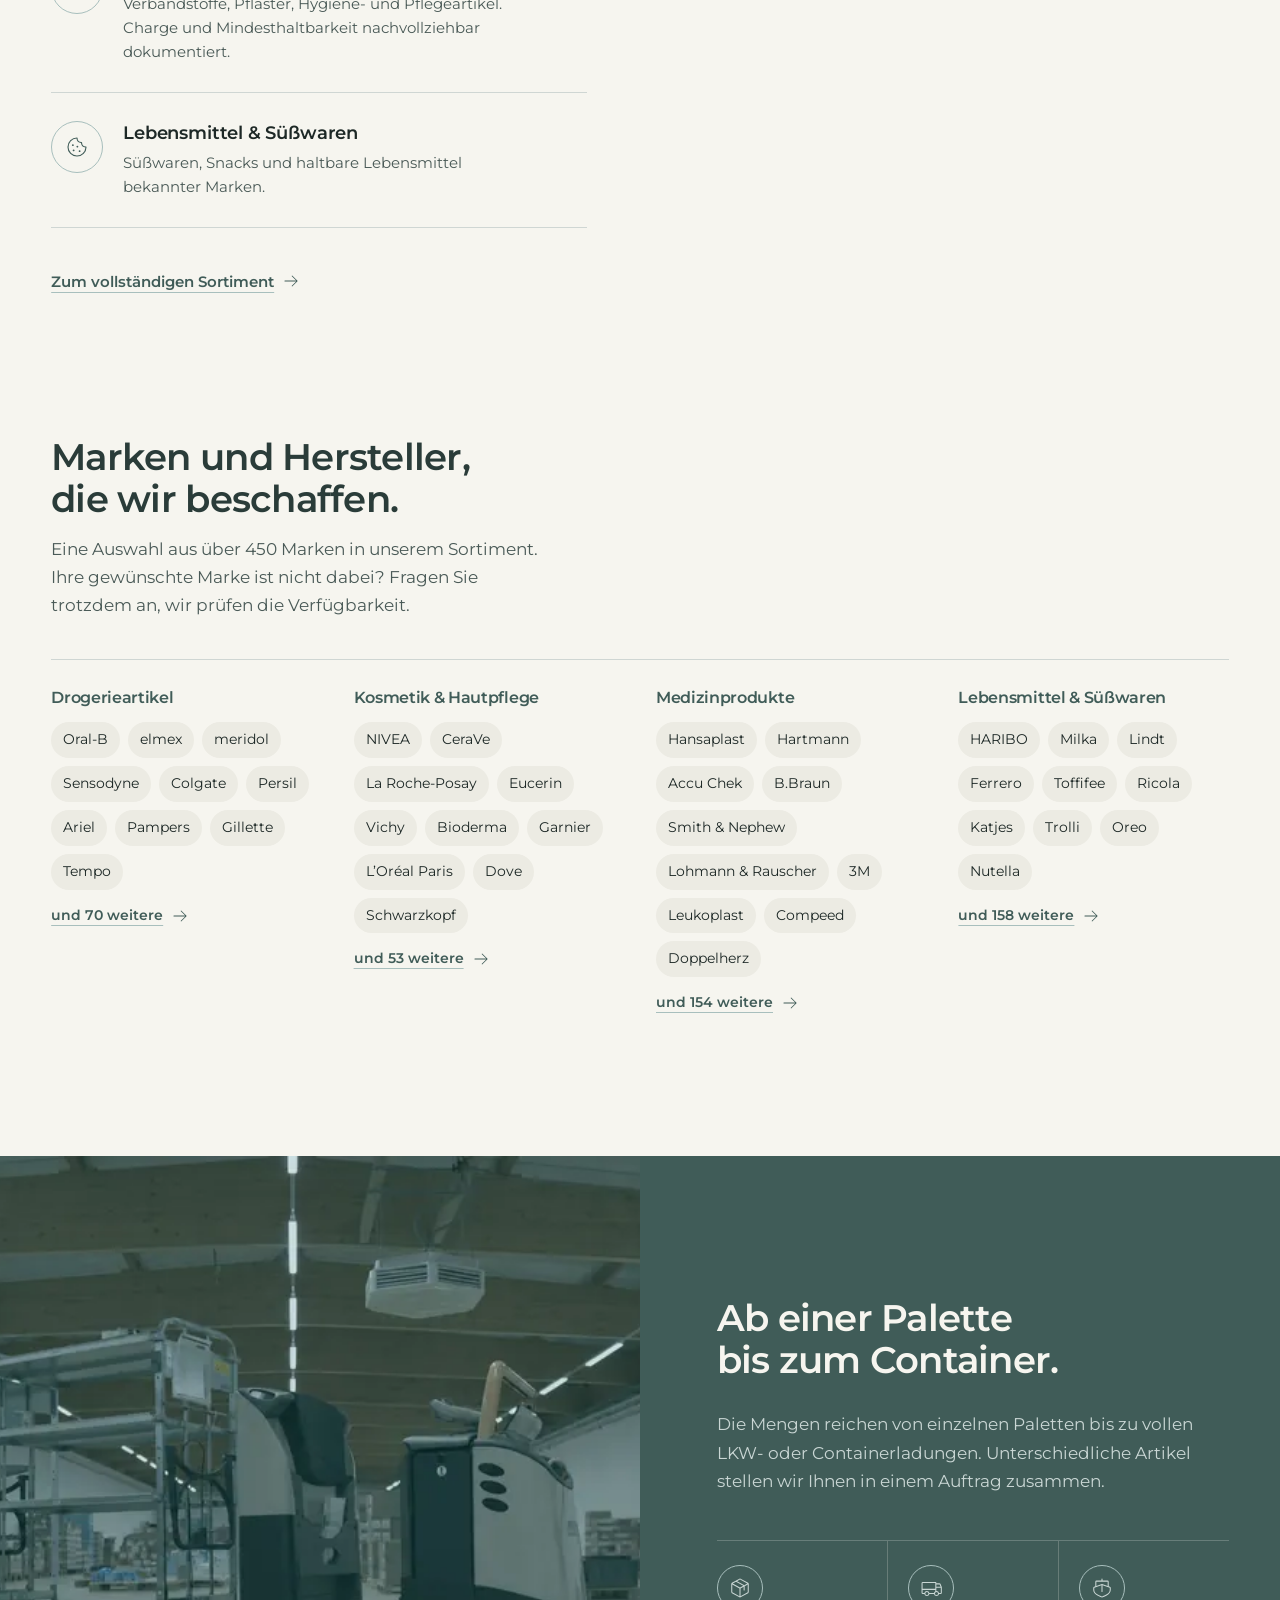
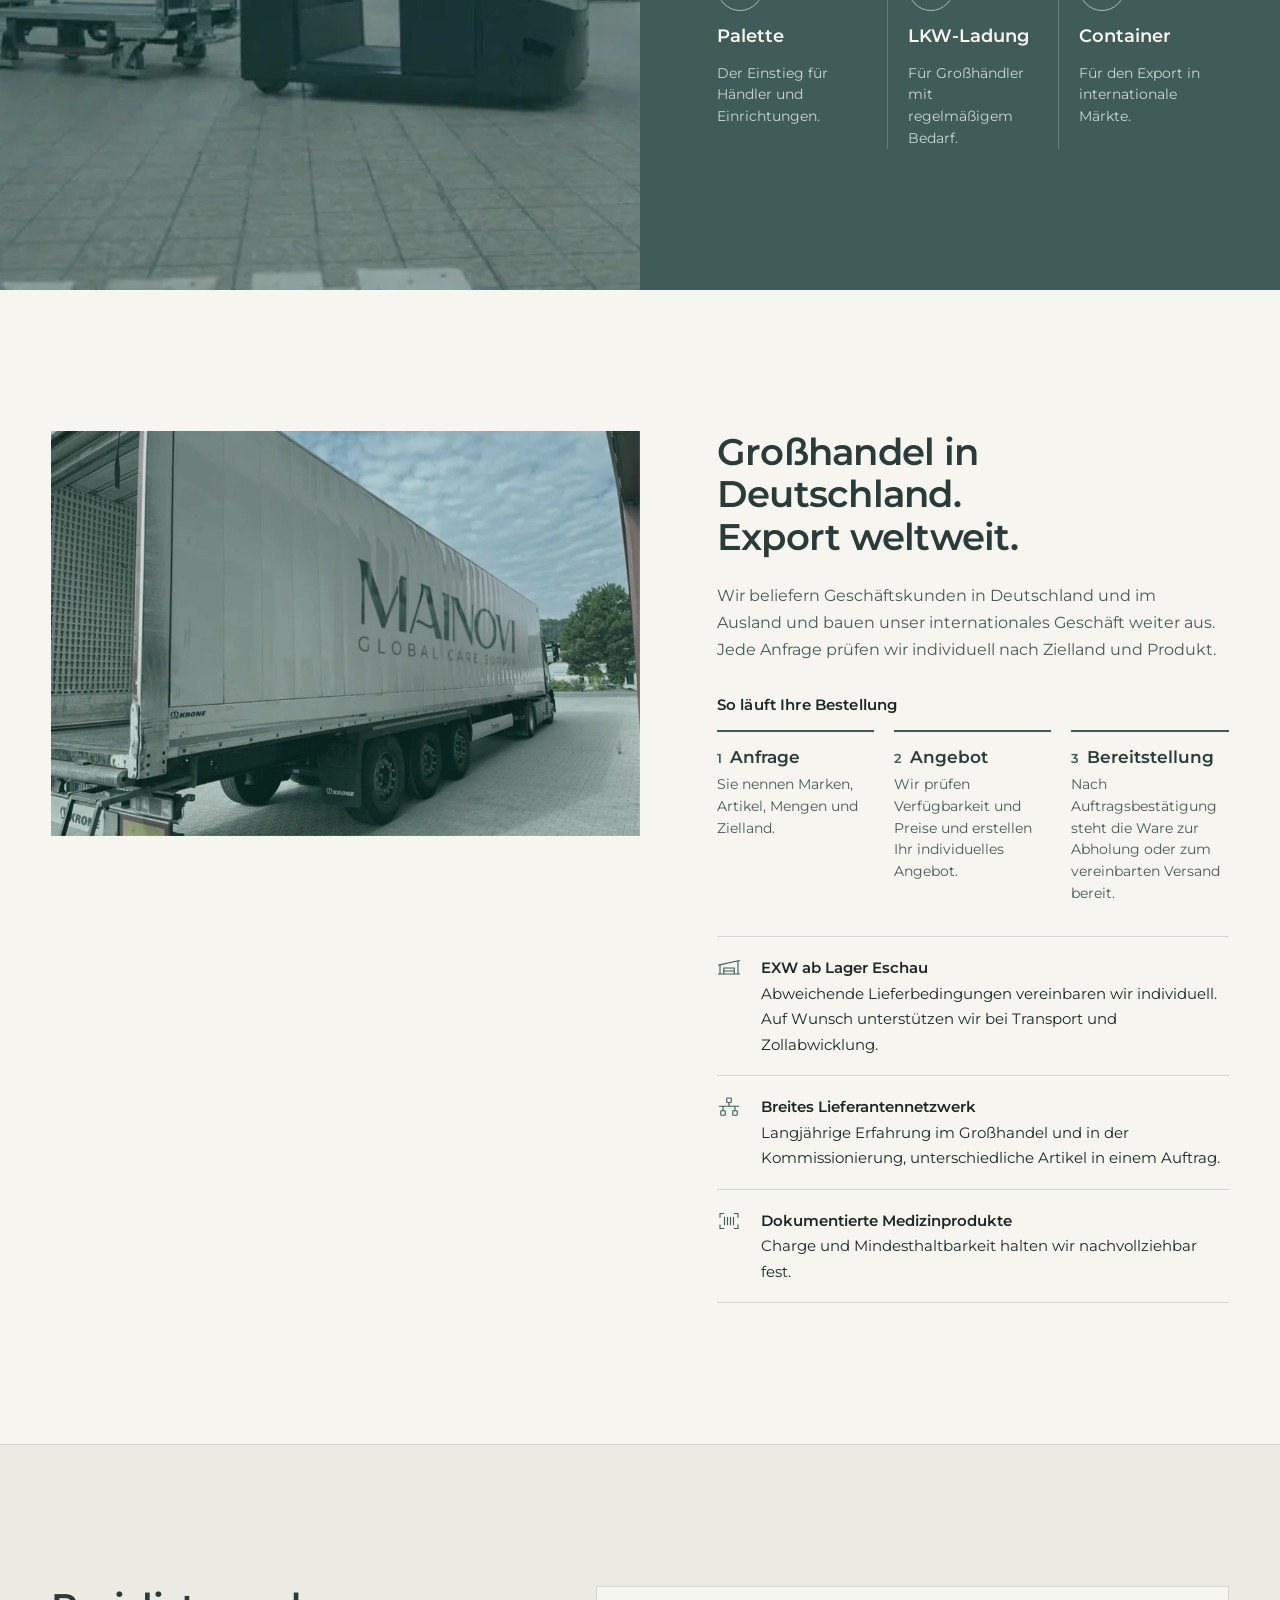
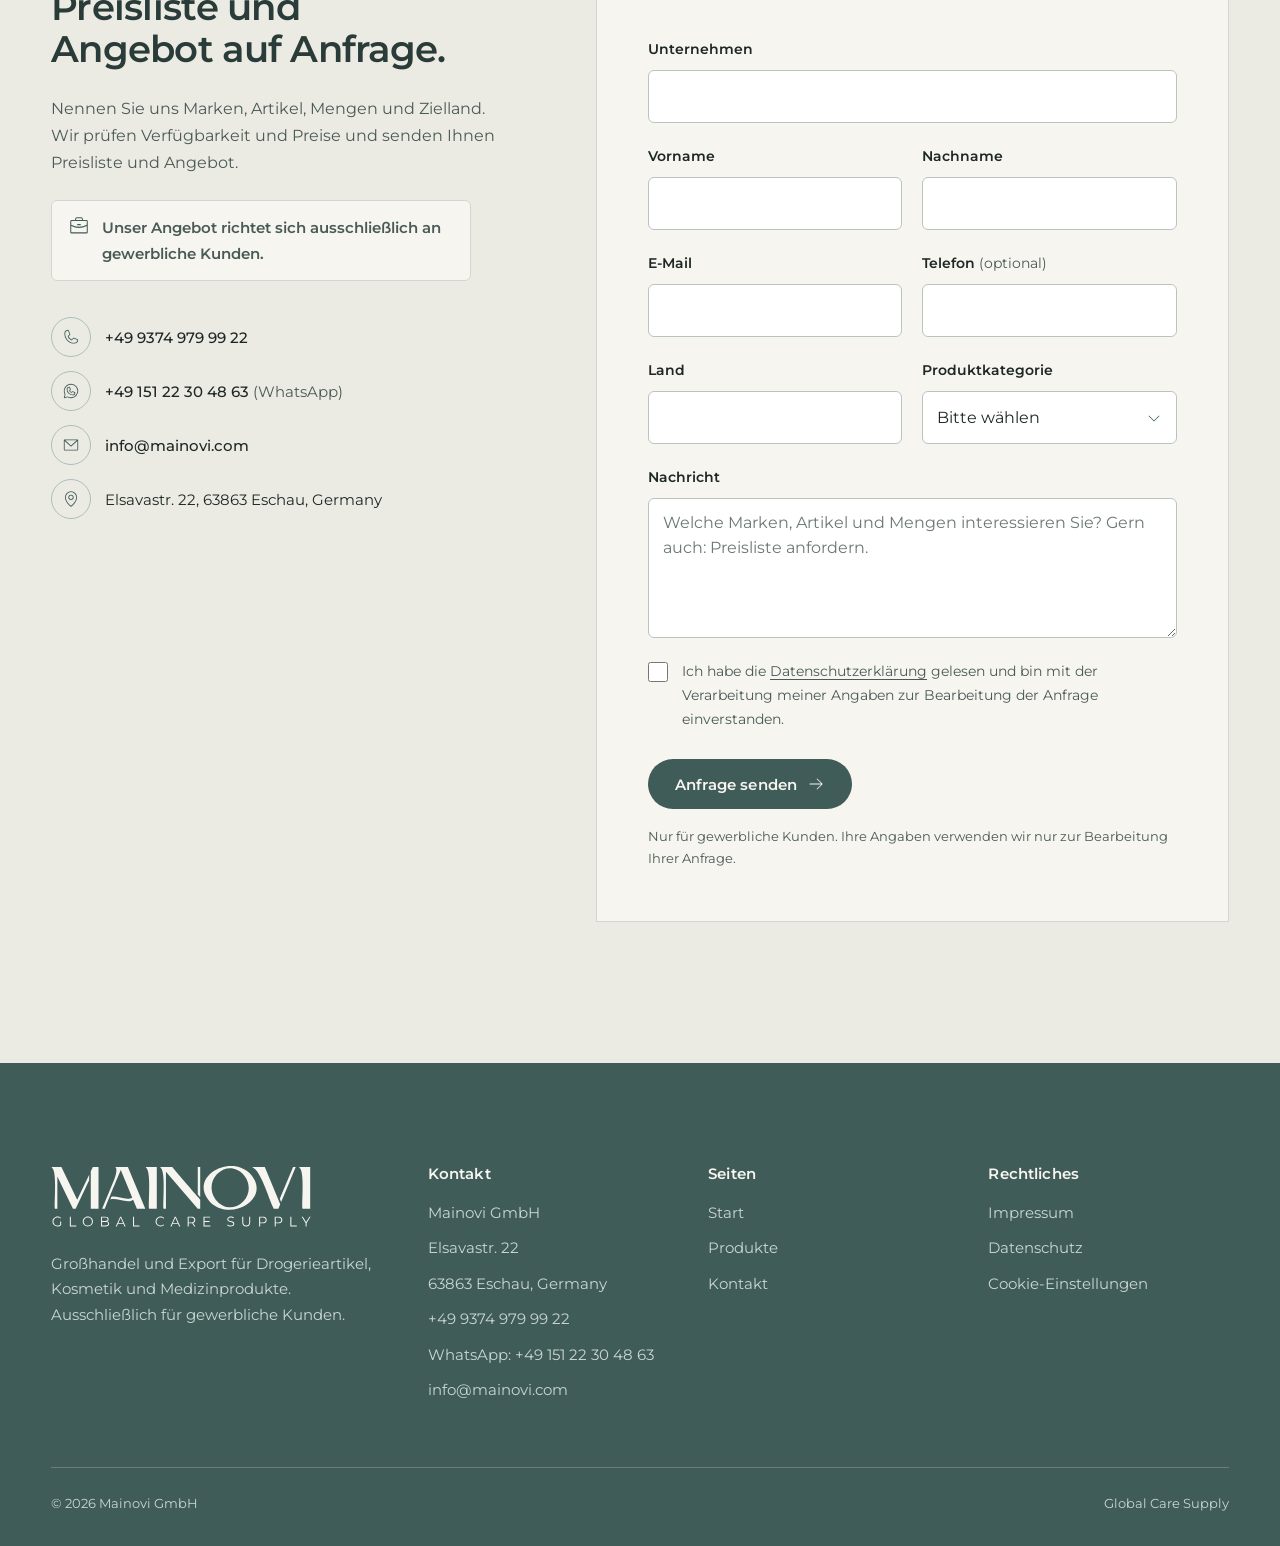
==== commit 3ed0397e: "Neue Bilder vom Kunden: Produkt-Sets, grün getönte Fotos, LKW statt Verladung Co-Authored-By: Claude" ====
--- a/index.html
+++ b/index.html
@@ -9,8 +9,8 @@
   <meta name="theme-color" content="#405C58">
   <link rel="icon" href="assets/logo/mainovi-mark-granite.svg" type="image/svg+xml">
   <link rel="preload" href="assets/fonts/montserrat-latin-wght-normal.woff2" as="font" type="font/woff2" crossorigin>
-  <link rel="preload" href="assets/img/hafen.webp" as="image" type="image/webp" imagesrcset="assets/img/hafen-900.webp 900w, assets/img/hafen.webp 2000w" imagesizes="100vw">
-  <link rel="stylesheet" href="assets/css/style.css?v=9">
+  <link rel="preload" href="assets/img/hafen.webp?v=2" as="image" type="image/webp" imagesrcset="assets/img/hafen-900.webp?v=2 900w, assets/img/hafen.webp?v=2 2000w" imagesizes="100vw">
+  <link rel="stylesheet" href="assets/css/style.css?v=10">
   <script>document.documentElement.classList.replace('no-js', 'js');</script>
 </head>
 <body>
@@ -72,8 +72,8 @@
 
   <section class="hero" aria-labelledby="hero-title">
     <div class="hero-media">
-      <img src="assets/img/hafen.webp"
-           srcset="assets/img/hafen-900.webp 900w, assets/img/hafen.webp 2000w"
+      <img src="assets/img/hafen.webp?v=2"
+           srcset="assets/img/hafen-900.webp?v=2 900w, assets/img/hafen.webp?v=2 2000w"
            sizes="100vw" width="2000" height="1334"
            alt="Containerhafen in der Abenddämmerung mit Kränen, Containerschiff und gestapelten Containern"
            fetchpriority="high">
@@ -108,7 +108,7 @@
               </span>
               <svg class="range-arrow" aria-hidden="true"><use href="#i-arrow"/></svg>
             </button>
-            <div class="range-thumb"><img src="assets/img/produkte/drogerie-detail-560.webp" width="560" height="462" alt="" loading="lazy"></div>
+            <div class="range-thumb"><img src="assets/img/produkte/drogerie-set-640.webp" width="640" height="304" alt="" loading="lazy"></div>
           </li>
           <li class="range-item" data-key="kosmetik">
             <button class="range-trigger" type="button" aria-pressed="false" aria-controls="range-stage">
@@ -119,7 +119,7 @@
               </span>
               <svg class="range-arrow" aria-hidden="true"><use href="#i-arrow"/></svg>
             </button>
-            <div class="range-thumb"><img src="assets/img/produkte/kosmetik-detail-560.webp" width="560" height="462" alt="" loading="lazy"></div>
+            <div class="range-thumb"><img src="assets/img/produkte/kosmetik-set-640.webp" width="640" height="304" alt="" loading="lazy"></div>
           </li>
           <li class="range-item" data-key="medizin">
             <button class="range-trigger" type="button" aria-pressed="false" aria-controls="range-stage">
@@ -130,7 +130,7 @@
               </span>
               <svg class="range-arrow" aria-hidden="true"><use href="#i-arrow"/></svg>
             </button>
-            <div class="range-thumb"><img src="assets/img/produkte/medizin-detail-560.webp" width="560" height="462" alt="" loading="lazy"></div>
+            <div class="range-thumb"><img src="assets/img/produkte/medizin-set-640.webp" width="640" height="304" alt="" loading="lazy"></div>
           </li>
           <li class="range-item" data-key="fmcg">
             <button class="range-trigger" type="button" aria-pressed="false" aria-controls="range-stage">
@@ -141,22 +141,22 @@
               </span>
               <svg class="range-arrow" aria-hidden="true"><use href="#i-arrow"/></svg>
             </button>
-            <div class="range-thumb"><img src="assets/img/produkte/lebensmittel-detail-560.webp" width="560" height="462" alt="" loading="lazy"></div>
+            <div class="range-thumb"><img src="assets/img/produkte/lebensmittel-set-640.webp" width="640" height="304" alt="" loading="lazy"></div>
           </li>
         </ul>
 
         <div class="range-stage" id="range-stage" aria-live="polite">
           <figure class="is-active" data-key="drogerie">
-            <img src="assets/img/produkte/drogerie-detail.webp" srcset="assets/img/produkte/drogerie-detail-560.webp 560w, assets/img/produkte/drogerie-detail.webp 860w" sizes="(max-width: 900px) 90vw, 600px" width="860" height="710" alt="Zahnpflege-Produkte auf einer Palette" loading="lazy">
+            <img src="assets/img/produkte/drogerie-set.webp" srcset="assets/img/produkte/drogerie-set-640.webp 640w, assets/img/produkte/drogerie-set-1000.webp 1000w, assets/img/produkte/drogerie-set.webp 2000w" sizes="(max-width: 900px) 90vw, 640px" width="2000" height="950" alt="Drogerieartikel: Mundspülung, Duschgel, Deo, Zahnpasta, Waschmittel, Windeln, Pflaster und Rasierer" loading="lazy">
           </figure>
           <figure data-key="kosmetik">
-            <img src="assets/img/produkte/kosmetik-detail.webp" srcset="assets/img/produkte/kosmetik-detail-560.webp 560w, assets/img/produkte/kosmetik-detail.webp 860w" sizes="(max-width: 900px) 90vw, 600px" width="860" height="710" alt="Hautpflege-Produkte auf einer Palette" loading="lazy">
+            <img src="assets/img/produkte/kosmetik-set.webp" srcset="assets/img/produkte/kosmetik-set-640.webp 640w, assets/img/produkte/kosmetik-set-1000.webp 1000w, assets/img/produkte/kosmetik-set.webp 2000w" sizes="(max-width: 900px) 90vw, 640px" width="2000" height="950" alt="Kosmetik und Hautpflege: Reinigungsgele, Shampoos, Lotionen, Seren und Cremes" loading="lazy">
           </figure>
           <figure data-key="medizin">
-            <img src="assets/img/produkte/medizin-detail.webp" srcset="assets/img/produkte/medizin-detail-560.webp 560w, assets/img/produkte/medizin-detail.webp 860w" sizes="(max-width: 900px) 90vw, 600px" width="860" height="710" alt="Nahrungsergänzung und Medizinprodukte auf einer Palette" loading="lazy">
+            <img src="assets/img/produkte/medizin-set.webp" srcset="assets/img/produkte/medizin-set-640.webp 640w, assets/img/produkte/medizin-set-1000.webp 1000w, assets/img/produkte/medizin-set.webp 2000w" sizes="(max-width: 900px) 90vw, 640px" width="2000" height="950" alt="Medizinprodukte: Nahrungsergänzung, Inkontinenzprodukte, Wundauflagen, Thermometer-Zubehör und Blutzucker-Teststreifen" loading="lazy">
           </figure>
           <figure data-key="fmcg">
-            <img src="assets/img/produkte/lebensmittel-detail.webp" srcset="assets/img/produkte/lebensmittel-detail-560.webp 560w, assets/img/produkte/lebensmittel-detail.webp 860w" sizes="(max-width: 900px) 90vw, 600px" width="860" height="710" alt="Süßwaren auf einer Palette" loading="lazy">
+            <img src="assets/img/produkte/lebensmittel-set.webp" srcset="assets/img/produkte/lebensmittel-set-640.webp 640w, assets/img/produkte/lebensmittel-set-1000.webp 1000w, assets/img/produkte/lebensmittel-set.webp 2000w" sizes="(max-width: 900px) 90vw, 640px" width="2000" height="950" alt="Süßwaren: Hustenbonbons, Fruchtgummi, Schokolade und Pralinen" loading="lazy">
           </figure>
         </div>
       </div>
@@ -183,7 +183,7 @@
 
   <section class="volume on-granite" aria-labelledby="volume-title">
     <div class="volume-media">
-      <img src="assets/img/lager-halle.webp" srcset="assets/img/lager-halle-900.webp 900w, assets/img/lager-halle.webp 1672w" sizes="(max-width: 900px) 100vw, 50vw" width="1672" height="941" alt="Lagerhalle der MAINOVI in Eschau mit Kommissionierwagen und Flurförderzeugen" loading="lazy">
+      <img src="assets/img/lager-halle.webp?v=2" srcset="assets/img/lager-halle-900.webp?v=2 900w, assets/img/lager-halle.webp?v=2 1672w" sizes="(max-width: 900px) 100vw, 50vw" width="1672" height="941" alt="Lagerhalle der MAINOVI in Eschau mit Kommissionierwagen und Flurförderzeugen" loading="lazy">
     </div>
     <div class="volume-content">
       <h2 id="volume-title" class="reveal">Ab einer Palette bis zum Container.</h2>
@@ -211,10 +211,9 @@
   <section class="export" id="export" aria-labelledby="export-title">
     <div class="wrap export-grid">
       <div class="export-media reveal">
-        <img src="assets/img/verladung.webp"
-             srcset="assets/img/verladung-900.webp 900w, assets/img/verladung.webp 2000w"
-             sizes="(max-width: 900px) 100vw, 55vw" width="2000" height="1142"
-             alt="Gabelstapler verlädt eine Palette mit Kartons in einen LKW-Auflieger" loading="lazy">
+        <img src="assets/img/lkw.webp" srcset="assets/img/lkw-900.webp 900w, assets/img/lkw.webp 1600w"
+             sizes="(max-width: 900px) 100vw, 55vw" width="1600" height="1200"
+             alt="Sattelauflieger mit MAINOVI-Schriftzug an der Laderampe in Eschau" loading="lazy">
       </div>
       <div class="export-text">
         <h2 class="reveal">Großhandel in Deutschland. Export weltweit.</h2>
--- a/assets/css/style.css
+++ b/assets/css/style.css
@@ -719,8 +719,8 @@
   scroll-margin-top: var(--header-h);
 }
 .cat:last-child { border-bottom: 0; padding-bottom: 0; }
-.cat-photo { margin: 0; aspect-ratio: 2.6 / 1; overflow: hidden; background: var(--porcelain-shade); }
-.cat-photo img { width: 100%; height: 100%; object-fit: cover; }
+.cat-photo { margin: 0; }
+.cat-photo img { width: 100%; height: auto; display: block; }
 .cat-body {
   display: grid; grid-template-columns: minmax(0, 0.9fr) minmax(0, 1.1fr);
   gap: clamp(32px, 6vw, 104px); align-items: start;
@@ -809,7 +809,6 @@
   .page-hero-media { position: relative; inset: auto; z-index: auto; aspect-ratio: 4 / 3; overflow: hidden; }
   .page-hero-panel { max-width: none; padding: 28px var(--gutter) 40px; }
   .cat-body { grid-template-columns: minmax(0, 1fr); gap: 28px; }
-  .cat-photo { aspect-ratio: 2 / 1; }
   .next-grid { grid-template-columns: minmax(0, 1fr); row-gap: 28px; }
   .next-grid h2 { grid-row: auto; }
 }
@@ -822,3 +821,10 @@
 @media (hover: hover) and (pointer: fine) {
   .cat-nav a:hover { background: var(--granite); border-color: var(--granite); color: var(--porcelain); }
 }
+
+/* Produkt-Sets vom Kunden (freigestellt, eigene Flächen im Bild): Bühne folgt dem Bildformat */
+.range-stage { aspect-ratio: 2000 / 950; background: transparent; }
+.range-stage img { object-fit: contain; }
+.range-thumb { aspect-ratio: 2000 / 950; background: transparent; }
+.range-thumb img { object-fit: contain; }
+.export-media img { object-position: 62% 50%; }
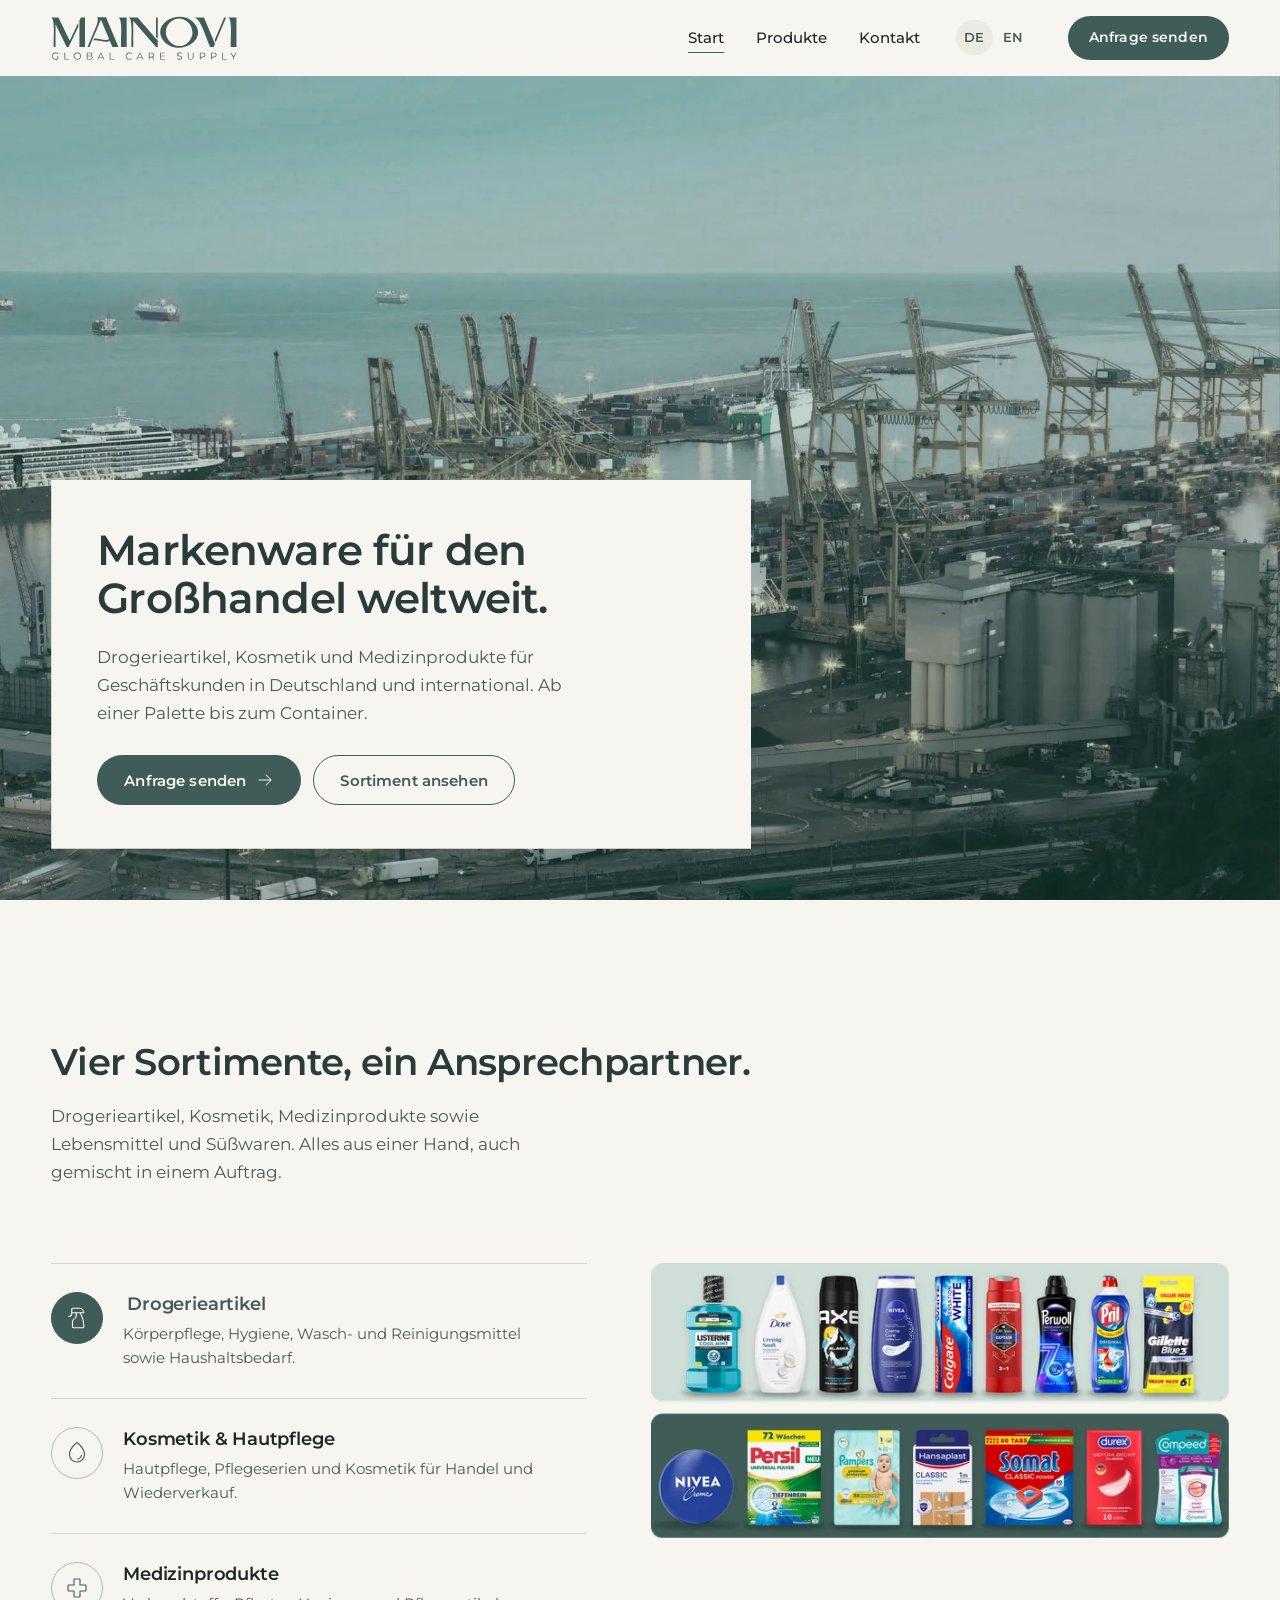
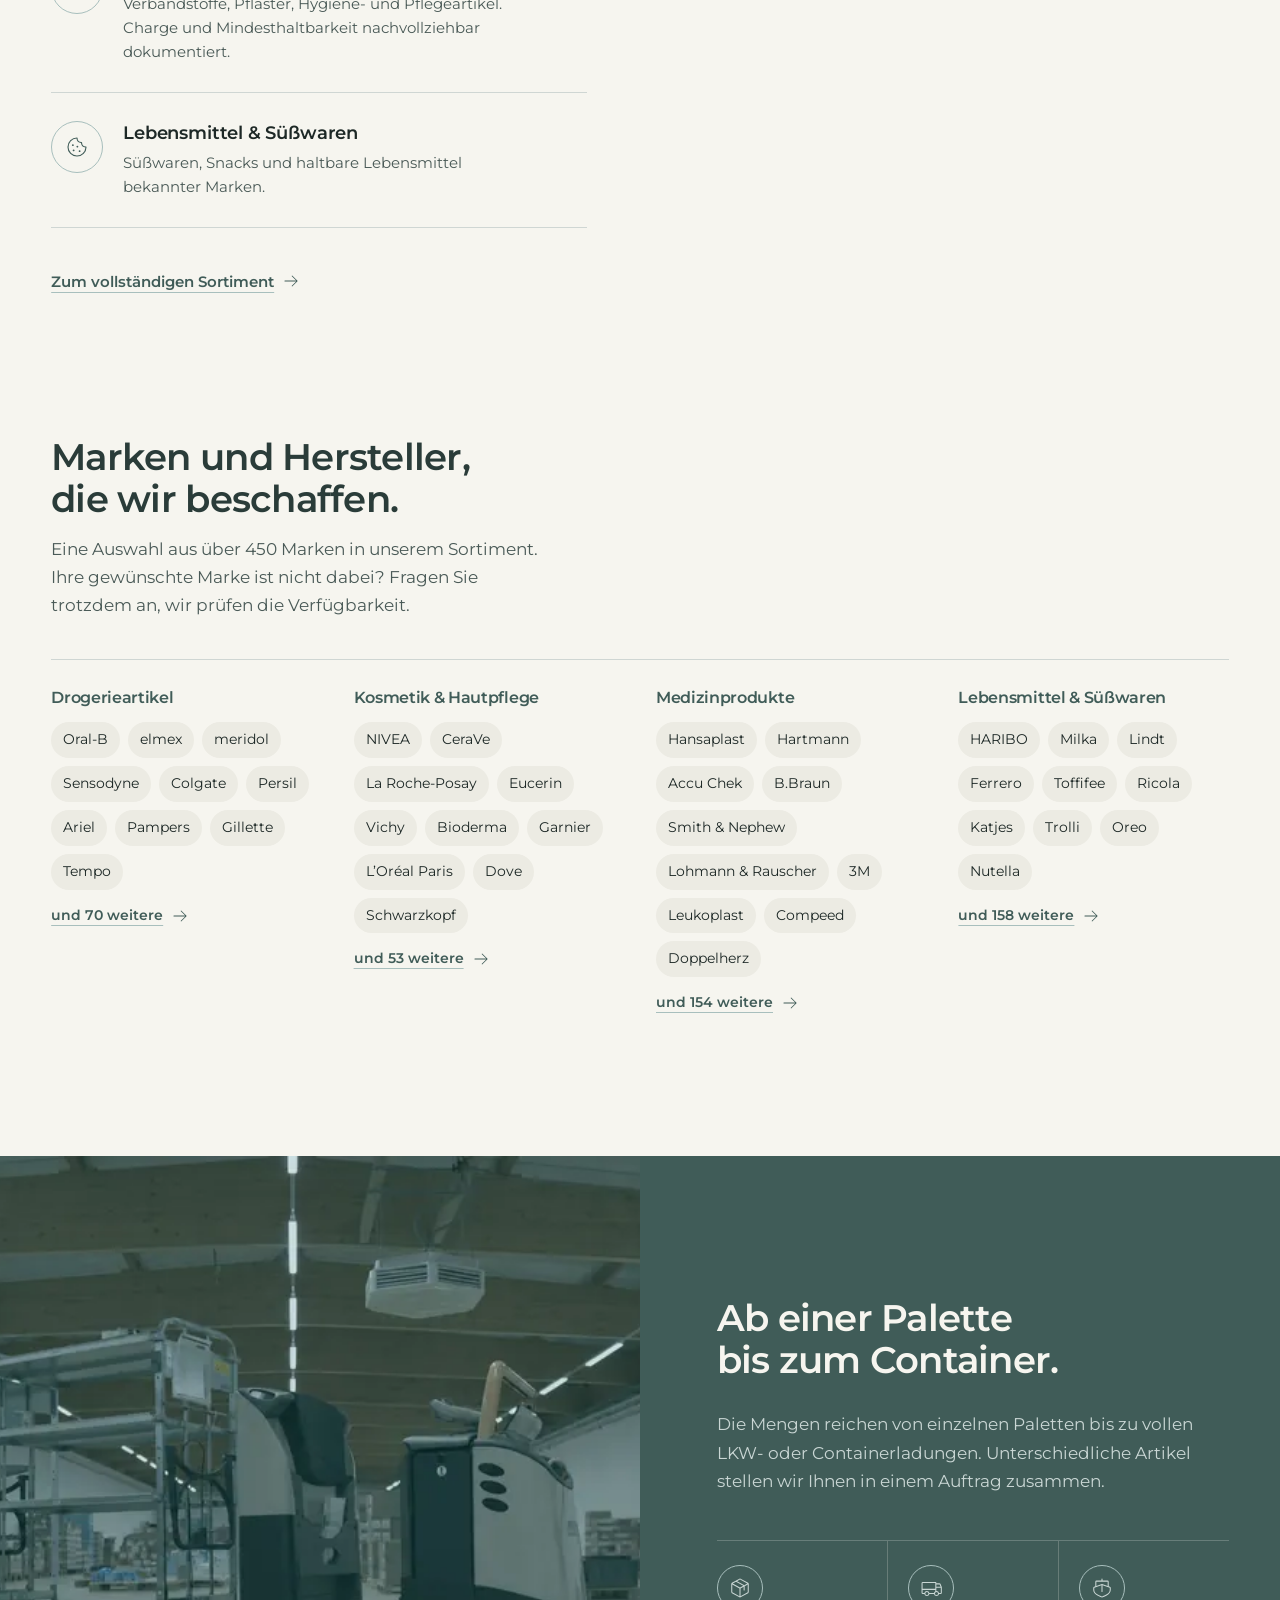
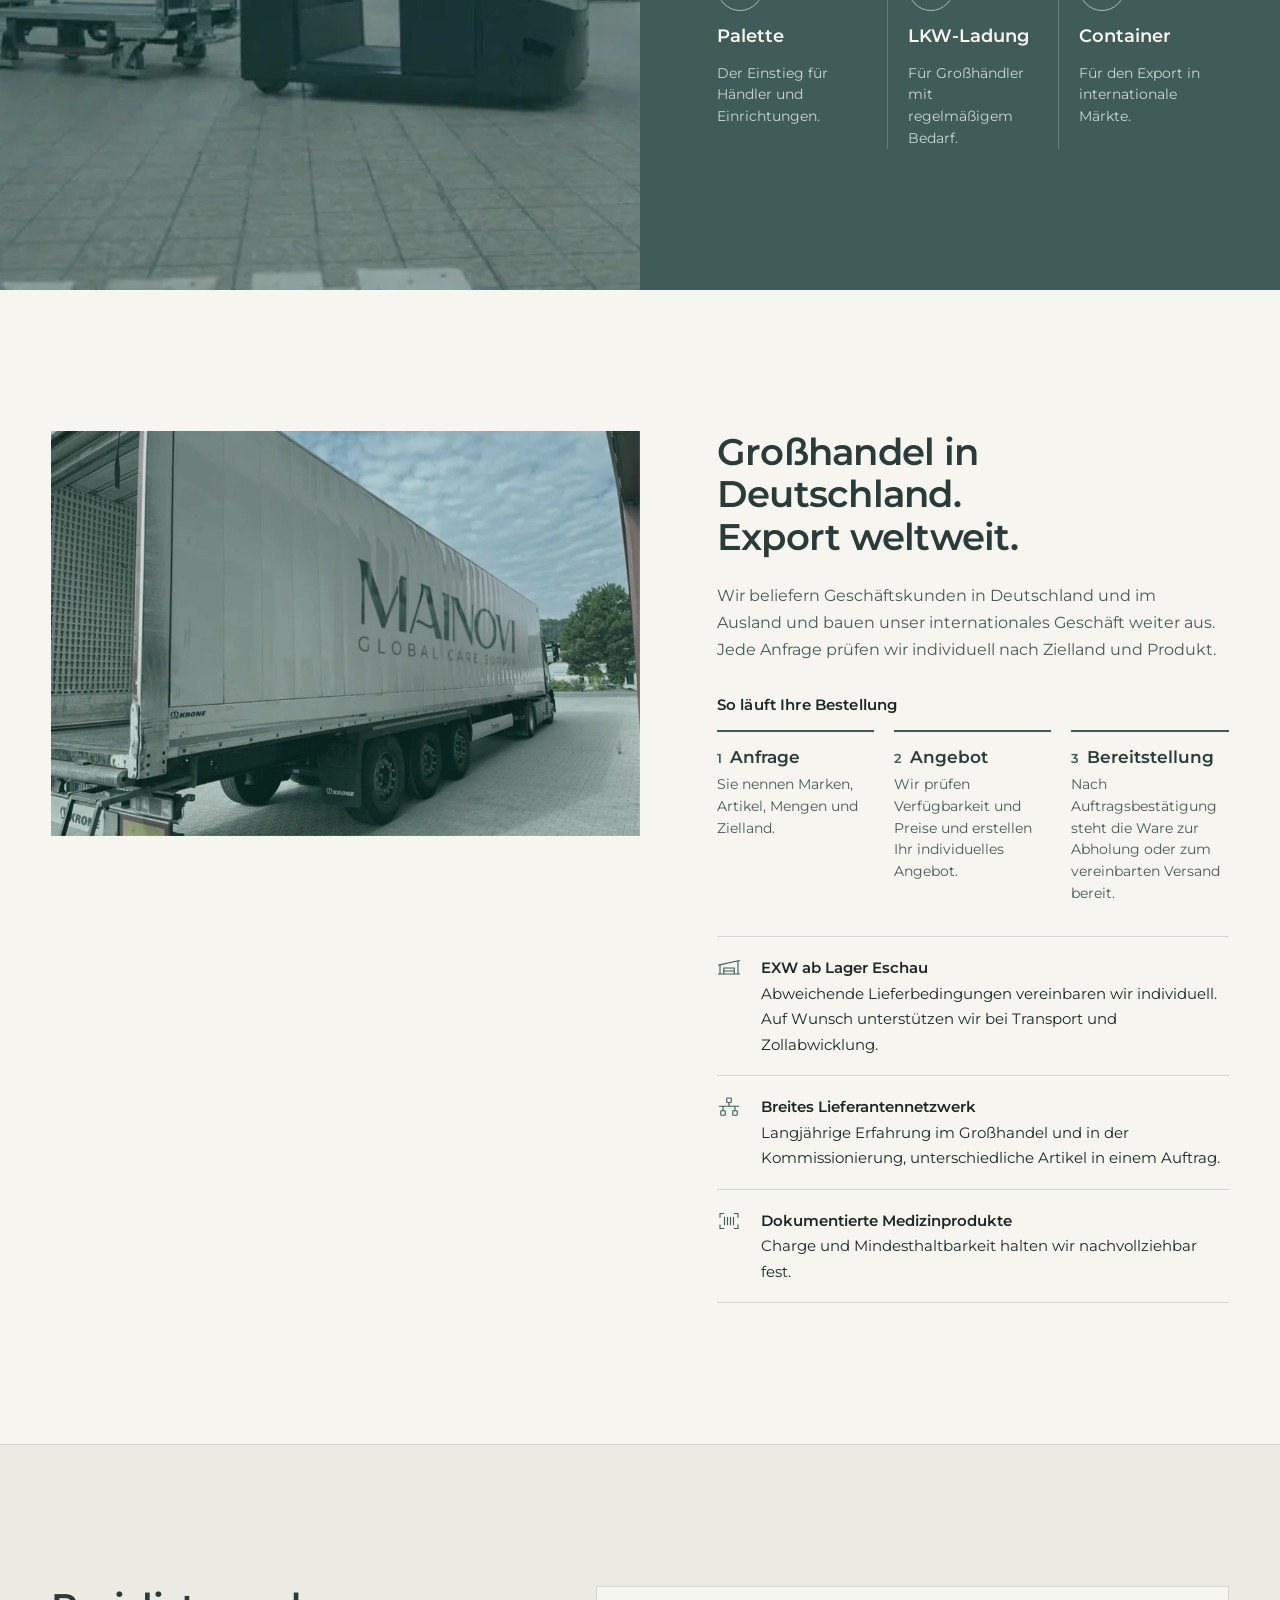
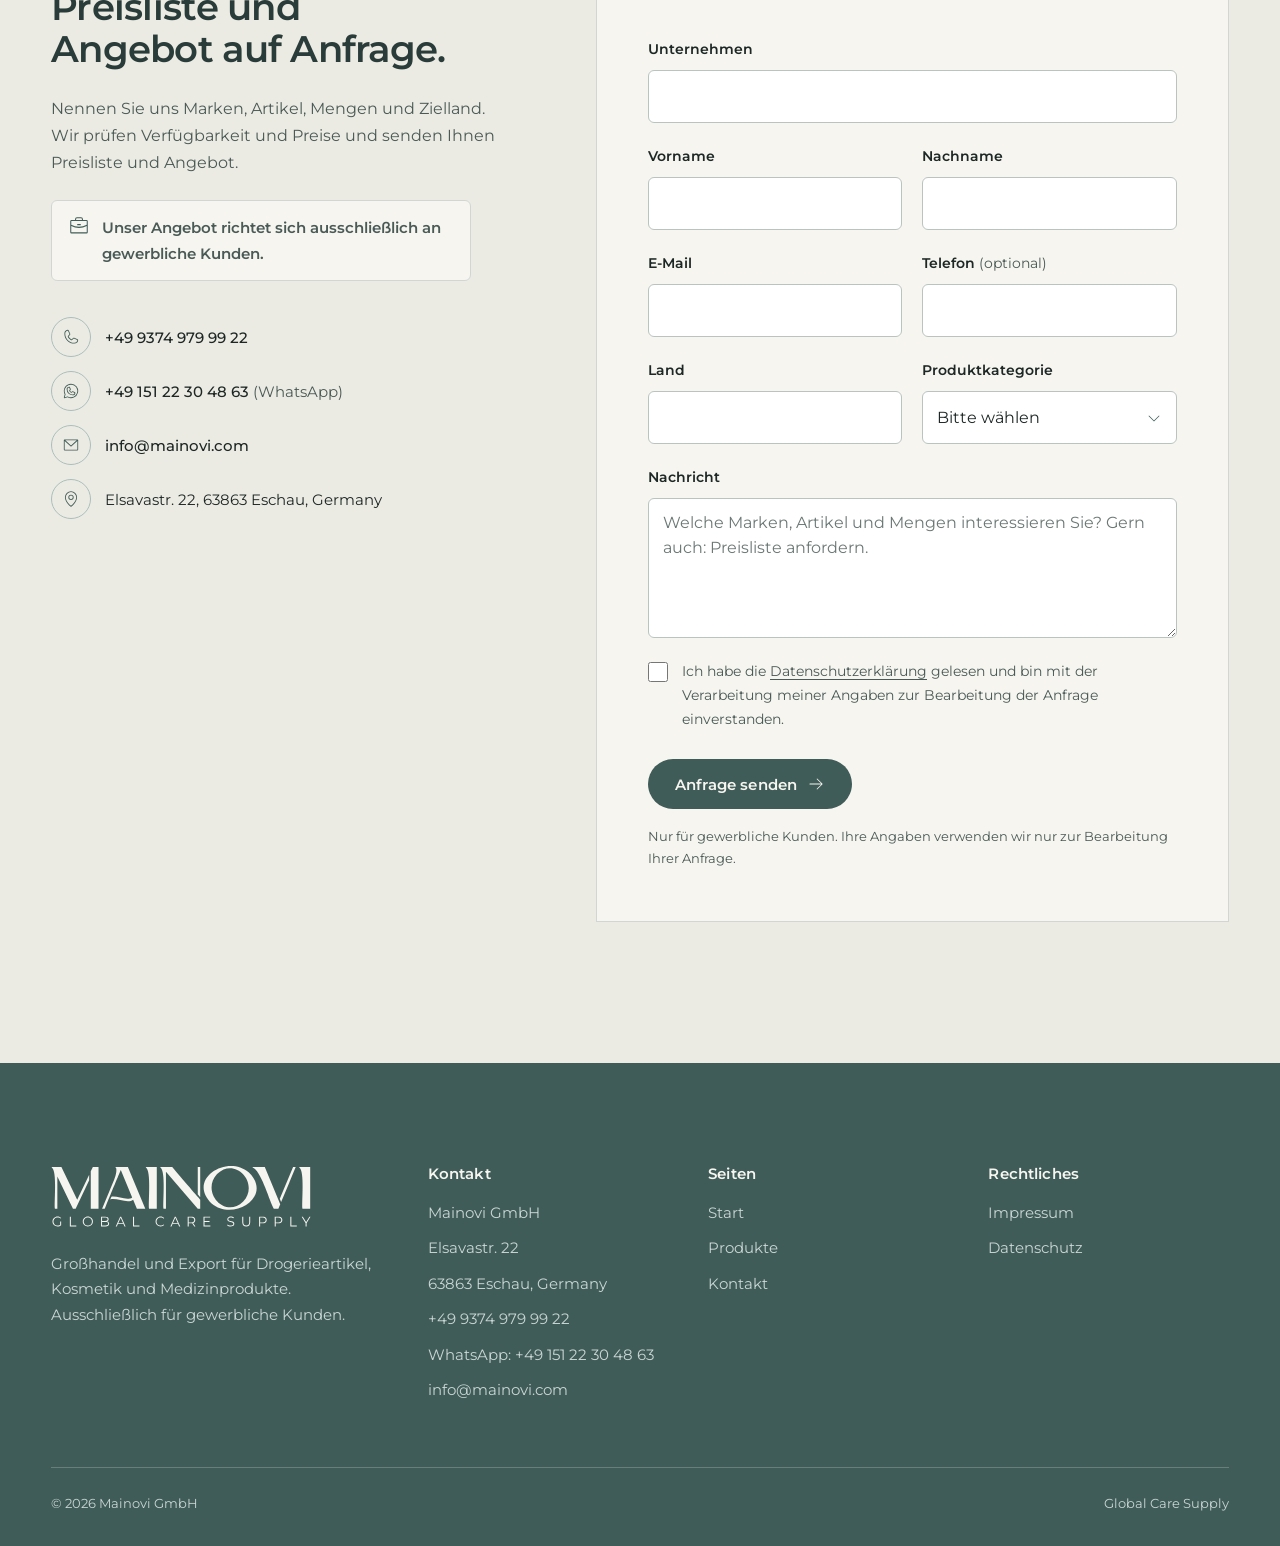
==== commit 2d7d7c85: "Englische Version, Datenschutzseite, Versicherung im Impressum, neues Medizin-Bild Co-Authored-By: C" ====
--- a/index.html
+++ b/index.html
@@ -4,13 +4,15 @@
   <meta charset="utf-8">
   <meta name="viewport" content="width=device-width, initial-scale=1">
   <title>MAINOVI | Großhandel und Export für Drogerie, Kosmetik und Medizinprodukte</title>
+  <link rel="alternate" hreflang="de" href="index.html">
+  <link rel="alternate" hreflang="en" href="en/index.html">
   <meta name="description" content="MAINOVI ist Großhändler für Drogerieartikel, Kosmetik und Medizinprodukte sowie Lebensmittel und Süßwaren. Für Geschäftskunden in Deutschland und international, ab einer Palette bis zur Containerladung.">
   <meta name="robots" content="noindex, nofollow">
   <meta name="theme-color" content="#405C58">
   <link rel="icon" href="assets/logo/mainovi-mark-granite.svg" type="image/svg+xml">
   <link rel="preload" href="assets/fonts/montserrat-latin-wght-normal.woff2" as="font" type="font/woff2" crossorigin>
   <link rel="preload" href="assets/img/hafen.webp?v=2" as="image" type="image/webp" imagesrcset="assets/img/hafen-900.webp?v=2 900w, assets/img/hafen.webp?v=2 2000w" imagesizes="100vw">
-  <link rel="stylesheet" href="assets/css/style.css?v=10">
+  <link rel="stylesheet" href="assets/css/style.css?v=11">
   <script>document.documentElement.classList.replace('no-js', 'js');</script>
 </head>
 <body>
@@ -61,7 +63,7 @@
       </ul>
       <div class="lang" aria-label="Sprache">
         <span aria-current="true" lang="de">DE</span>
-        <a href="#" lang="en" title="Englische Version folgt" aria-disabled="true">EN</a>
+        <a href="en/index.html" lang="en" hreflang="en">EN</a>
       </div>
       <a class="btn btn--primary header-cta" href="#anfrage">Anfrage senden</a>
     </nav>
@@ -130,7 +132,7 @@
               </span>
               <svg class="range-arrow" aria-hidden="true"><use href="#i-arrow"/></svg>
             </button>
-            <div class="range-thumb"><img src="assets/img/produkte/medizin-set-640.webp" width="640" height="304" alt="" loading="lazy"></div>
+            <div class="range-thumb"><img src="assets/img/produkte/medizin-set-640.webp?v=2" width="640" height="304" alt="" loading="lazy"></div>
           </li>
           <li class="range-item" data-key="fmcg">
             <button class="range-trigger" type="button" aria-pressed="false" aria-controls="range-stage">
@@ -153,7 +155,7 @@
             <img src="assets/img/produkte/kosmetik-set.webp" srcset="assets/img/produkte/kosmetik-set-640.webp 640w, assets/img/produkte/kosmetik-set-1000.webp 1000w, assets/img/produkte/kosmetik-set.webp 2000w" sizes="(max-width: 900px) 90vw, 640px" width="2000" height="950" alt="Kosmetik und Hautpflege: Reinigungsgele, Shampoos, Lotionen, Seren und Cremes" loading="lazy">
           </figure>
           <figure data-key="medizin">
-            <img src="assets/img/produkte/medizin-set.webp" srcset="assets/img/produkte/medizin-set-640.webp 640w, assets/img/produkte/medizin-set-1000.webp 1000w, assets/img/produkte/medizin-set.webp 2000w" sizes="(max-width: 900px) 90vw, 640px" width="2000" height="950" alt="Medizinprodukte: Nahrungsergänzung, Inkontinenzprodukte, Wundauflagen, Thermometer-Zubehör und Blutzucker-Teststreifen" loading="lazy">
+            <img src="assets/img/produkte/medizin-set.webp?v=2" srcset="assets/img/produkte/medizin-set-640.webp?v=2 640w, assets/img/produkte/medizin-set-1000.webp?v=2 1000w, assets/img/produkte/medizin-set.webp?v=2 2000w" sizes="(max-width: 900px) 90vw, 640px" width="2000" height="950" alt="Medizinprodukte: Nahrungsergänzung, Spezialnahrung, Inkontinenzprodukte, Wundauflagen, Desinfektion, Thermometer, Lanzetten und Pen-Nadeln" loading="lazy">
           </figure>
           <figure data-key="fmcg">
             <img src="assets/img/produkte/lebensmittel-set.webp" srcset="assets/img/produkte/lebensmittel-set-640.webp 640w, assets/img/produkte/lebensmittel-set-1000.webp 1000w, assets/img/produkte/lebensmittel-set.webp 2000w" sizes="(max-width: 900px) 90vw, 640px" width="2000" height="950" alt="Süßwaren: Hustenbonbons, Fruchtgummi, Schokolade und Pralinen" loading="lazy">
@@ -306,7 +308,7 @@
         </div>
         <label class="consent" for="f-consent">
           <input id="f-consent" name="datenschutz" type="checkbox" required aria-describedby="e-consent">
-          <span>Ich habe die <a href="#">Datenschutzerklärung</a> gelesen und bin mit der Verarbeitung meiner Angaben zur Bearbeitung der Anfrage einverstanden.</span>
+          <span>Ich habe die <a href="datenschutz.html">Datenschutzerklärung</a> gelesen und bin mit der Verarbeitung meiner Angaben zur Bearbeitung der Anfrage einverstanden.</span>
         </label>
         <p class="field-error consent-error" id="e-consent"></p>
         <div class="form-actions">
@@ -354,8 +356,7 @@
         <h3>Rechtliches</h3>
         <ul>
           <li><a href="impressum.html">Impressum</a></li>
-          <li><a href="#">Datenschutz</a></li>
-          <li><a href="#" data-cookie-settings>Cookie-Einstellungen</a></li>
+          <li><a href="datenschutz.html">Datenschutz</a></li>
         </ul>
       </div>
     </div>
@@ -366,6 +367,6 @@
   </div>
 </footer>
 
-<script src="assets/js/main.js?v=5" defer></script>
+<script src="assets/js/main.js?v=6" defer></script>
 </body>
 </html>
--- a/assets/css/style.css
+++ b/assets/css/style.css
@@ -828,3 +828,6 @@
 .range-thumb { aspect-ratio: 2000 / 950; background: transparent; }
 .range-thumb img { object-fit: contain; }
 .export-media img { object-position: 62% 50%; }
+
+/* Lange Komposita (z. B. „Datenschutzerklärung“) auf schmalen Screens umbrechen */
+h1, h2 { hyphens: auto; -webkit-hyphens: auto; overflow-wrap: break-word; }
